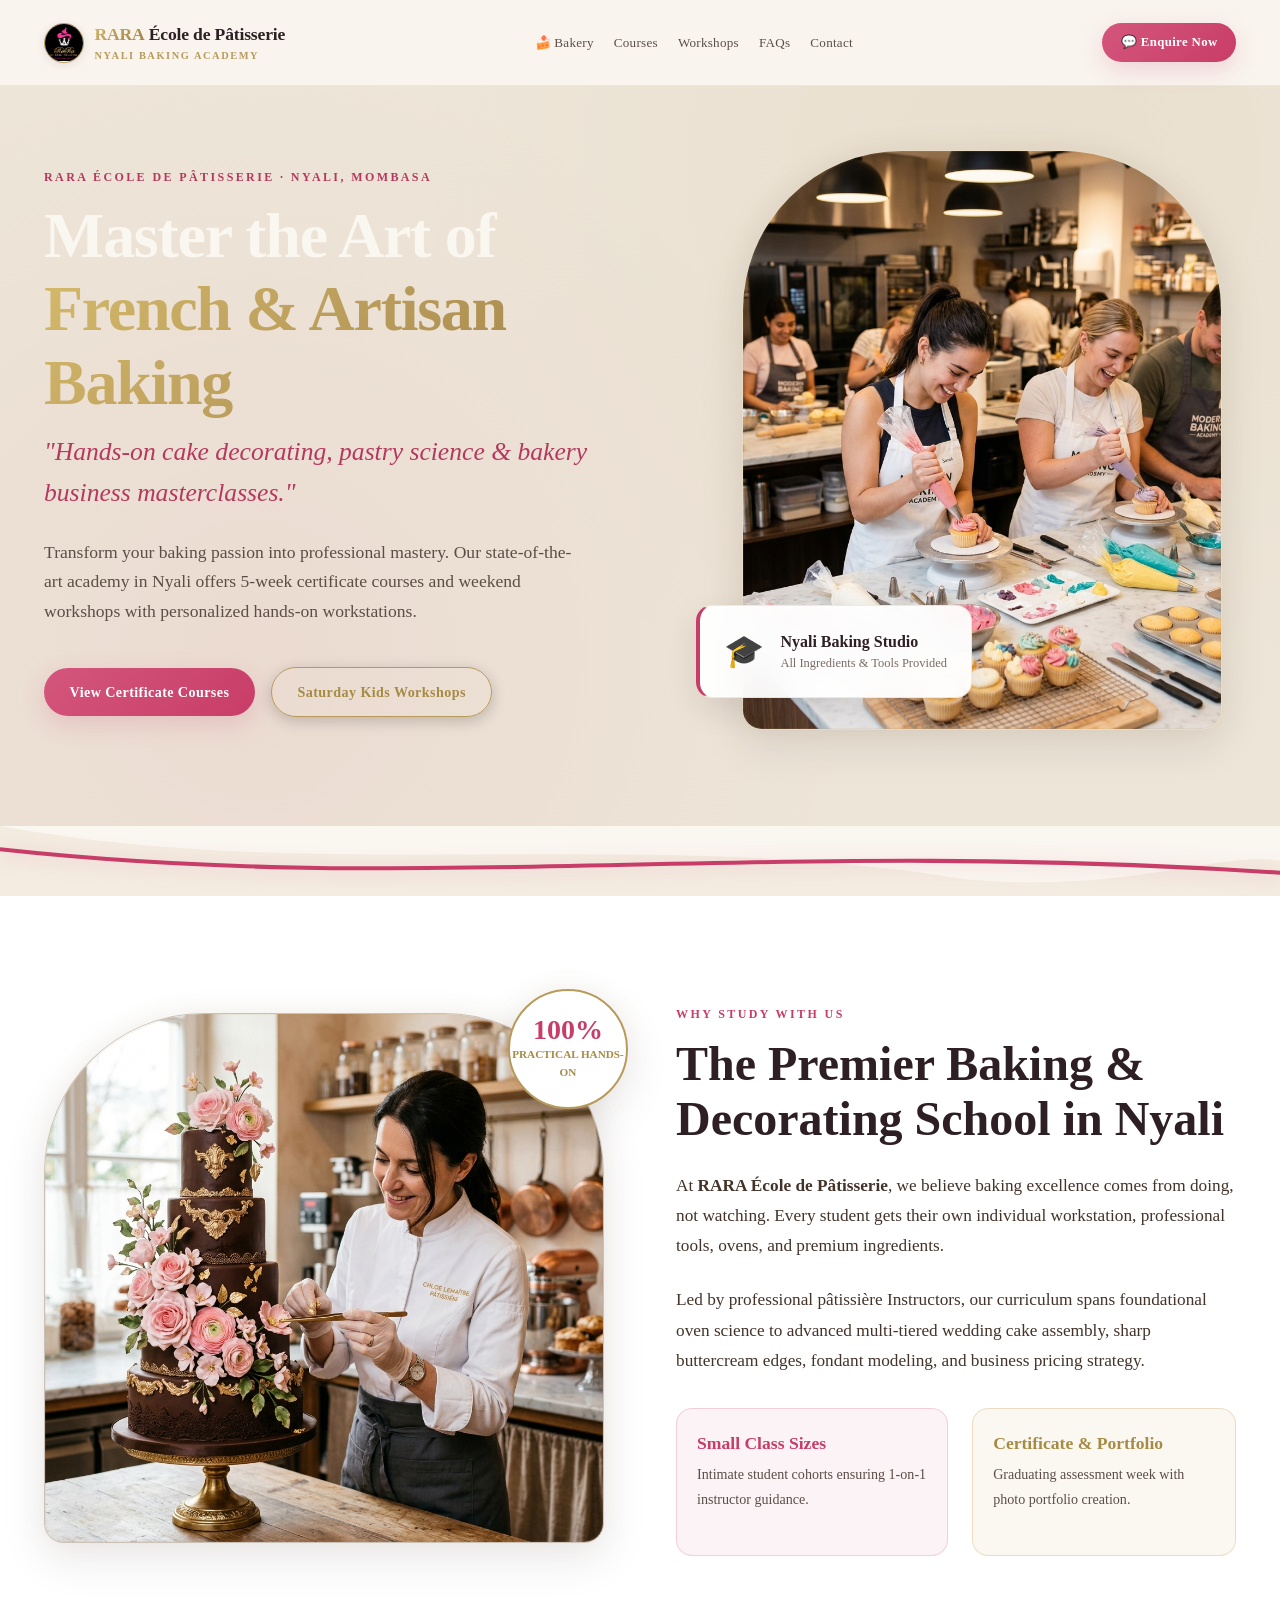
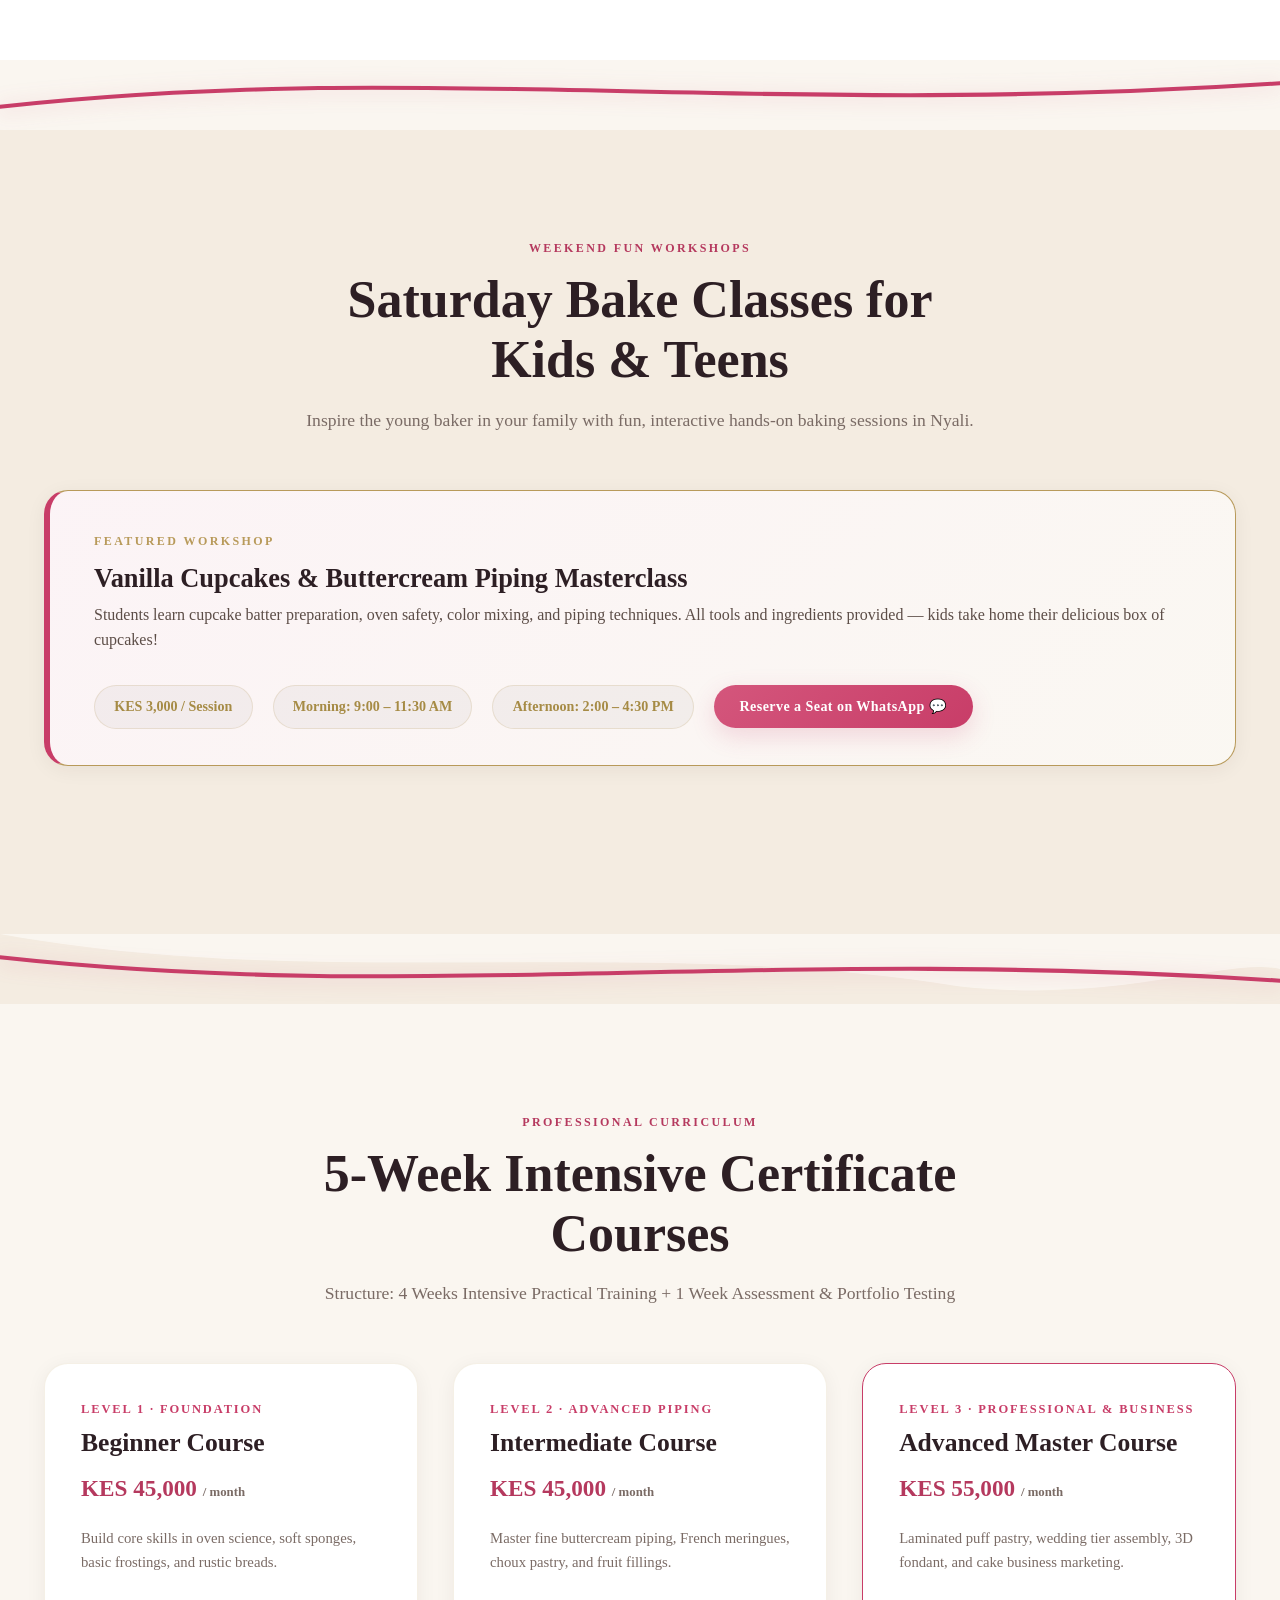
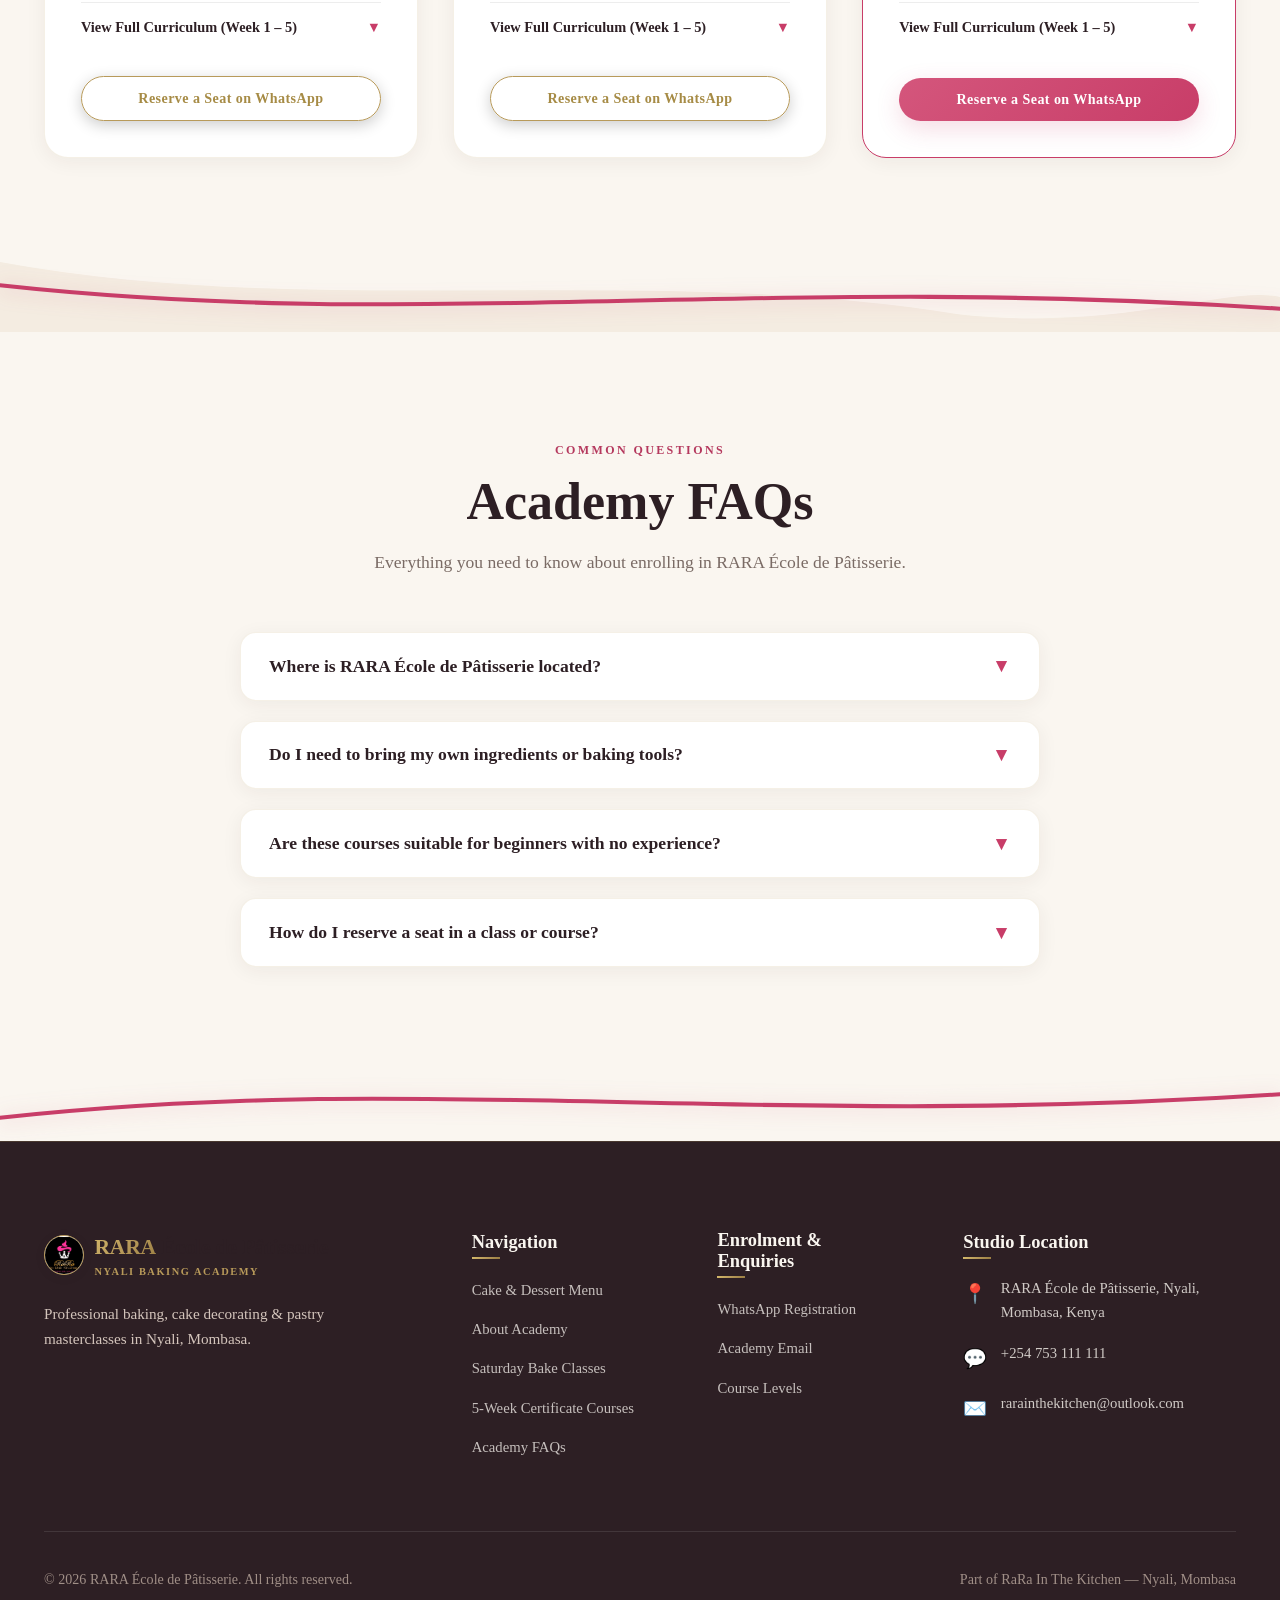
==== school.html @ a3be6dc5 "first commit" ====
<!DOCTYPE html>
<html lang="en">
<head>
  <meta charset="UTF-8">
  <meta name="viewport" content="width=device-width, initial-scale=1.0">
  <title>RARA École de Pâtisserie — Professional Baking School in Nyali, Mombasa</title>
  <meta name="description" content="RARA École de Pâtisserie — Mombasa's premier baking academy in Nyali. Hands-on certificate courses in cake decorating, pastry science, buttercream flowers, and bakery business management.">
  <meta name="keywords" content="RARA Ecole de Patisserie, baking school Mombasa, Nyali baking classes, cake decorating course Kenya, pastry academy">

  <!-- Open Graph -->
  <meta property="og:title" content="RARA École de Pâtisserie — Nyali, Mombasa">
  <meta property="og:description" content="Master cake decorating, pastry science & business skills. Saturday Kids Bake Classes and 5-Week Certificate Courses in Nyali.">
  <meta property="og:image" content="assets/images/school.jpg">
  <meta property="og:type" content="website">

  <!-- Favicon -->
  <link rel="icon" type="image/png" href="assets/images/logo/logo.png">
  <link rel="apple-touch-icon" href="assets/images/logo/logo.png">

  <!-- Stylesheet -->
  <link rel="stylesheet" href="css/styles.css">
</head>
<body>

  <!-- ==========================================================================
       Header & Navigation
       ========================================================================== -->
  <header class="site-header" id="site-header">
    <div class="container header-container">
      <a href="index.html" class="brand-logo" aria-label="RaRa In The Kitchen Homepage">
        <img src="assets/images/logo/logo.png" alt="RaRa Logo" width="48" height="48">
        <div class="brand-title">
          <span class="brand-name"><span class="text-gold-gradient">RARA</span> École de Pâtisserie</span>
          <span class="brand-tag">Nyali Baking Academy</span>
        </div>
      </a>

      <nav aria-label="Main Navigation">
        <ul class="nav-links" id="nav-links">
          <li><a href="index.html" class="nav-link">🍰 Bakery</a></li>
          <li><a href="#courses" class="nav-link">Courses</a></li>
          <li><a href="#saturday-class" class="nav-link">Workshops</a></li>
          <li><a href="#faq" class="nav-link">FAQs</a></li>
          <li><a href="#contact" class="nav-link">Contact</a></li>
        </ul>
      </nav>

      <div class="header-actions">
        <a href="https://wa.me/254753111111?text=Hi%20RaRa!%20I'd%20like%20to%20enquire%20about%20RARA%20%C3%89cole%20de%20P%C3%A2tisserie%20classes." target="_blank" rel="noopener" class="btn btn-blush">
          <span>💬 Enquire Now</span>
        </a>
      </div>

      <div class="mobile-nav-toggle" id="mobile-nav-toggle" aria-label="Toggle navigation menu">
        <span></span>
        <span></span>
        <span></span>
      </div>
    </div>
  </header>

  <main>
    <!-- ==========================================================================
         School Hero Section
         ========================================================================== -->
    <section class="school-hero-section" id="school-hero">
      <div class="container school-hero-grid">
        <div class="hero-content">
          <span class="eyebrow">RARA École de Pâtisserie · Nyali, Mombasa</span>
          
          <h1 class="hero-headline">Master the Art of <span class="text-gold-gradient">French & Artisan Baking</span></h1>
          <p class="hero-subhead">"Hands-on cake decorating, pastry science & bakery business masterclasses."</p>

          <p class="hero-desc">
            Transform your baking passion into professional mastery. Our state-of-the-art academy in Nyali offers 5-week certificate courses and weekend workshops with personalized hands-on workstations.
          </p>

          <div class="hero-ctas">
            <a href="#courses" class="btn btn-blush">
              <span>View Certificate Courses</span>
            </a>
            <a href="#saturday-class" class="btn btn-gilt">
              <span>Saturday Kids Workshops</span>
            </a>
          </div>
        </div>

        <div class="hero-visual">
          <div class="coastal-arch">
            <img src="assets/images/school.jpg" alt="RARA Ecole de Patisserie workshop in Nyali" width="480" height="580" loading="eager">
          </div>
          <div class="hero-floating-card">
            <div class="card-icon">🎓</div>
            <div class="card-text">
              <h5>Nyali Baking Studio</h5>
              <p>All Ingredients & Tools Provided</p>
            </div>
          </div>
        </div>
      </div>
    </section>

    <!-- Signature Icing Swirl Divider (Noir to Cream) -->
    <div class="swirl-divider noir-to-cream">
      <svg viewBox="0 0 1200 60" preserveAspectRatio="none">
        <path d="M0,0 C300,50 600,0 900,45 C1050,60 1150,20 1200,30 L1200,60 L0,60 Z" class="bg-fill"></path>
        <path d="M0,20 C400,60 700,10 1200,40" class="swirl-line"></path>
      </svg>
    </div>

    <!-- ==========================================================================
         About Academy Section
         ========================================================================== -->
    <section class="about-section" id="about-academy">
      <div class="container about-grid">
        <div class="about-image-wrapper">
          <div class="coastal-arch">
            <img src="assets/images/about.jpg" alt="Instructor teaching cake piping" width="450" height="530" loading="lazy">
          </div>
          <div class="about-badge">
            <span class="badge-number">100%</span>
            <span>Practical Hands-on</span>
          </div>
        </div>

        <div class="about-content">
          <span class="eyebrow" style="color:var(--blush)">Why Study With Us</span>
          <h2>The Premier Baking & Decorating School in Nyali</h2>
          <p>
            At <strong>RARA École de Pâtisserie</strong>, we believe baking excellence comes from doing, not watching. Every student gets their own individual workstation, professional tools, ovens, and premium ingredients.
          </p>
          <p>
            Led by professional pâtissière Instructors, our curriculum spans foundational oven science to advanced multi-tiered wedding cake assembly, sharp buttercream edges, fondant modeling, and business pricing strategy.
          </p>

          <div style="display:flex;gap:1.5rem;margin-top:2rem;">
            <div style="background:rgba(200,61,104,0.06);padding:1.25rem;border-radius:var(--radius-md);border:1px solid rgba(200,61,104,0.2);">
              <h5 style="color:var(--blush);font-size:1.1rem;margin-bottom:0.3rem;">Small Class Sizes</h5>
              <p style="font-size:0.88rem;color:var(--whisper-light);">Intimate student cohorts ensuring 1-on-1 instructor guidance.</p>
            </div>
            <div style="background:rgba(197,160,89,0.08);padding:1.25rem;border-radius:var(--radius-md);border:1px solid rgba(197,160,89,0.3);">
              <h5 style="color:var(--gilt-light);font-size:1.1rem;margin-bottom:0.3rem;">Certificate & Portfolio</h5>
              <p style="font-size:0.88rem;color:var(--whisper-light);">Graduating assessment week with photo portfolio creation.</p>
            </div>
          </div>
        </div>
      </div>
    </section>

    <!-- Signature Icing Swirl Divider (Cream to Noir) -->
    <div class="swirl-divider cream-to-noir">
      <svg viewBox="0 0 1200 60" preserveAspectRatio="none">
        <path d="M0,60 C300,10 600,60 900,15 C1050,0 1150,40 1200,30 L1200,0 L0,0 Z" class="bg-fill"></path>
        <path d="M0,40 C400,0 700,50 1200,20" class="swirl-line"></path>
      </svg>
    </div>

    <!-- ==========================================================================
         Saturday Workshops Section
         ========================================================================== -->
    <section class="school-section mashrabiya-bg" id="saturday-class">
      <div class="container">
        <div class="section-header">
          <span class="eyebrow">Weekend Fun Workshops</span>
          <h2>Saturday Bake Classes for Kids & Teens</h2>
          <p>Inspire the young baker in your family with fun, interactive hands-on baking sessions in Nyali.</p>
        </div>

        <div class="saturday-card">
          <div class="saturday-info">
            <span class="eyebrow" style="color:var(--gilt)">Featured Workshop</span>
            <h3>Vanilla Cupcakes & Buttercream Piping Masterclass</h3>
            <p>Students learn cupcake batter preparation, oven safety, color mixing, and piping techniques. All tools and ingredients provided — kids take home their delicious box of cupcakes!</p>
          </div>

          <div class="saturday-meta">
            <span class="meta-pill">KES 3,000 / Session</span>
            <span class="meta-pill">Morning: 9:00 – 11:30 AM</span>
            <span class="meta-pill">Afternoon: 2:00 – 4:30 PM</span>
            <button class="btn btn-blush reserve-seat-btn" data-course="Saturday Kids Bake Class">
              <span>Reserve a Seat on WhatsApp 💬</span>
            </button>
          </div>
        </div>
      </div>
    </section>

    <!-- Signature Icing Swirl Divider (Noir to Noir Accent) -->
    <div class="swirl-divider noir-to-cream">
      <svg viewBox="0 0 1200 60" preserveAspectRatio="none">
        <path d="M0,0 C300,50 600,0 900,45 C1050,60 1150,20 1200,30 L1200,60 L0,60 Z" class="bg-fill"></path>
        <path d="M0,20 C400,60 700,10 1200,40" class="swirl-line"></path>
      </svg>
    </div>

    <!-- ==========================================================================
         Certificate Courses Section
         ========================================================================== -->
    <section class="school-section" id="courses" style="background:var(--noir);">
      <div class="container">
        <div class="section-header">
          <span class="eyebrow">Professional Curriculum</span>
          <h2>5-Week Intensive Certificate Courses</h2>
          <p>Structure: 4 Weeks Intensive Practical Training + 1 Week Assessment & Portfolio Testing</p>
        </div>

        <div class="courses-grid">
          <!-- Beginner Course -->
          <div class="course-card">
            <span class="course-level">Level 1 · Foundation</span>
            <h3 class="course-title">Beginner Course</h3>
            <div class="course-price">KES 45,000 <small style="font-size:0.8rem;color:var(--whisper)">/ month</small></div>
            <p class="course-summary">Build core skills in oven science, soft sponges, basic frostings, and rustic breads.</p>

            <button class="accordion-header">
              <span>View Full Curriculum (Week 1 – 5)</span>
              <span class="icon">▼</span>
            </button>
            <div class="accordion-content">
              <ul class="curriculum-list">
                <li>Intro to baking tools, equipment & oven science</li>
                <li>Dark chocolate ganache, vanilla frosting, basic drizzle</li>
                <li>Banana bread, dinner rolls, Nutella bread</li>
                <li>Chocolate, marble, and pound cake</li>
                <li>Giant cookie pizza, sugar cookies</li>
                <li>Vanilla cupcakes, blueberry muffins, chocolate mousse</li>
              </ul>
            </div>

            <div class="course-footer">
              <button class="btn btn-gilt reserve-seat-btn" data-course="Beginner Certificate Course">
                <span>Reserve a Seat on WhatsApp</span>
              </button>
            </div>
          </div>

          <!-- Intermediate Course -->
          <div class="course-card">
            <span class="course-level">Level 2 · Advanced Piping</span>
            <h3 class="course-title">Intermediate Course</h3>
            <div class="course-price">KES 45,000 <small style="font-size:0.8rem;color:var(--whisper)">/ month</small></div>
            <p class="course-summary">Master fine buttercream piping, French meringues, choux pastry, and fruit fillings.</p>

            <button class="accordion-header">
              <span>View Full Curriculum (Week 1 – 5)</span>
              <span class="icon">▼</span>
            </button>
            <div class="accordion-content">
              <ul class="curriculum-list">
                <li>Fine piping techniques & French meringues</li>
                <li>Vanilla, milk chocolate, strawberry & Oreo buttercream</li>
                <li>Lemon curd, berry compote, vanilla bean cream</li>
                <li>Vanilla, chocolate, and strawberry layer cakes</li>
                <li>Dinner rolls, honeycomb bread, cinnamon buns</li>
                <li>French éclairs, profiteroles, shortbread</li>
                <li>Lemon & Oreo cupcakes, berry no-bake cheesecake</li>
              </ul>
            </div>

            <div class="course-footer">
              <button class="btn btn-gilt reserve-seat-btn" data-course="Intermediate Certificate Course">
                <span>Reserve a Seat on WhatsApp</span>
              </button>
            </div>
          </div>

          <!-- Advanced Master Course -->
          <div class="course-card" style="border-color:var(--blush);">
            <span class="course-level" style="color:var(--blush)">Level 3 · Professional & Business</span>
            <h3 class="course-title">Advanced Master Course</h3>
            <div class="course-price">KES 55,000 <small style="font-size:0.8rem;color:var(--whisper)">/ month</small></div>
            <p class="course-summary">Laminated puff pastry, wedding tier assembly, 3D fondant, and cake business marketing.</p>

            <button class="accordion-header">
              <span>View Full Curriculum (Week 1 – 5)</span>
              <span class="icon">▼</span>
            </button>
            <div class="accordion-content">
              <ul class="curriculum-list">
                <li>Puff pastry croissants, tarts, lotus dessert shots</li>
                <li>Lotus cookies, Red Velvet, Black Forest, baked cheesecake</li>
                <li>Edible picture cakes, 3D sculpted cakes, tiered wedding cakes</li>
                <li>Fondant covering, sharp edges & detailed decorating</li>
                <li>Business module: Pricing strategy, marketing & photography</li>
              </ul>
            </div>

            <div class="course-footer">
              <button class="btn btn-blush reserve-seat-btn" data-course="Advanced Master Certificate Course">
                <span>Reserve a Seat on WhatsApp</span>
              </button>
            </div>
          </div>
        </div>
      </div>
    </section>

    <!-- Signature Icing Swirl Divider (Noir to Cream) -->
    <div class="swirl-divider noir-to-cream">
      <svg viewBox="0 0 1200 60" preserveAspectRatio="none">
        <path d="M0,0 C300,50 600,0 900,45 C1050,60 1150,20 1200,30 L1200,60 L0,60 Z" class="bg-fill"></path>
        <path d="M0,20 C400,60 700,10 1200,40" class="swirl-line"></path>
      </svg>
    </div>

    <!-- ==========================================================================
         Frequently Asked Questions (FAQ) Section
         ========================================================================== -->
    <section class="how-to-order-section" id="faq">
      <div class="container">
        <div class="section-header">
          <span class="eyebrow">Common Questions</span>
          <h2>Academy FAQs</h2>
          <p>Everything you need to know about enrolling in RARA École de Pâtisserie.</p>
        </div>

        <div class="faq-grid">
          <div class="faq-card">
            <button class="faq-header">
              <span>Where is RARA École de Pâtisserie located?</span>
              <span class="icon">▼</span>
            </button>
            <div class="faq-content">
              <div class="faq-body">
                Our baking school studio is located in Nyali, Mombasa, Kenya. Upon booking confirmation via WhatsApp, our coordinator sends you the exact location pin and arrival instructions.
              </div>
            </div>
          </div>

          <div class="faq-card">
            <button class="faq-header">
              <span>Do I need to bring my own ingredients or baking tools?</span>
              <span class="icon">▼</span>
            </button>
            <div class="faq-content">
              <div class="faq-body">
                No! All ingredients, professional baking tools, piping bags, pans, ovens, and aprons are fully provided. Best of all, students take home everything they bake in every session!
              </div>
            </div>
          </div>

          <div class="faq-card">
            <button class="faq-header">
              <span>Are these courses suitable for beginners with no experience?</span>
              <span class="icon">▼</span>
            </button>
            <div class="faq-content">
              <div class="faq-body">
                Absolutely! Our Level 1 Beginner Course is designed specifically for students with zero prior baking experience. We start with basic oven temperature science and sponge fundamentals before moving to cake assembly.
              </div>
            </div>
          </div>

          <div class="faq-card">
            <button class="faq-header">
              <span>How do I reserve a seat in a class or course?</span>
              <span class="icon">▼</span>
            </button>
            <div class="faq-content">
              <div class="faq-body">
                Click any "Reserve a Seat" button on this page. It opens a direct WhatsApp chat pre-filled with your chosen course name. Our team will share available cohort start dates and registration details.
              </div>
            </div>
          </div>
        </div>
      </div>
    </section>

    <!-- Signature Icing Swirl Divider (Cream to Noir) -->
    <div class="swirl-divider cream-to-noir">
      <svg viewBox="0 0 1200 60" preserveAspectRatio="none">
        <path d="M0,60 C300,10 600,60 900,15 C1050,0 1150,40 1200,30 L1200,0 L0,0 Z" class="bg-fill"></path>
        <path d="M0,40 C400,0 700,50 1200,20" class="swirl-line"></path>
      </svg>
    </div>
  </main>

  <!-- ==========================================================================
       Footer Section
       ========================================================================== -->
  <footer class="site-footer mashrabiya-bg" id="contact">
    <div class="container">
      <div class="footer-grid">
        <div class="footer-brand">
          <div class="brand-logo" style="margin-bottom:1rem;">
            <img src="assets/images/logo/logo.png" alt="RaRa Logo" width="56" height="56">
            <div class="brand-title">
              <span class="brand-name" style="font-size:1.35rem;"><span class="text-gold-gradient">RARA</span> École de Pâtisserie</span>
              <span class="brand-tag">Nyali Baking Academy</span>
            </div>
          </div>
          <p>
            Professional baking, cake decorating & pastry masterclasses in Nyali, Mombasa.
          </p>
        </div>

        <div class="footer-col">
          <h4>Navigation</h4>
          <ul class="footer-links">
            <li><a href="index.html">Cake & Dessert Menu</a></li>
            <li><a href="#about-academy">About Academy</a></li>
            <li><a href="#saturday-class">Saturday Bake Classes</a></li>
            <li><a href="#courses">5-Week Certificate Courses</a></li>
            <li><a href="#faq">Academy FAQs</a></li>
          </ul>
        </div>

        <div class="footer-col">
          <h4>Enrolment & Enquiries</h4>
          <ul class="footer-links">
            <li><a href="https://wa.me/254753111111?text=Hi%20RaRa!%20I'd%20like%20to%20reserve%20a%20seat%20for%20a%20baking%20course." target="_blank" rel="noopener">WhatsApp Registration</a></li>
            <li><a href="mailto:rarainthekitchen@outlook.com">Academy Email</a></li>
            <li><a href="#courses">Course Levels</a></li>
          </ul>
        </div>

        <div class="footer-col">
          <h4>Studio Location</h4>
          <ul class="contact-info-list">
            <li class="contact-info-item">
              <span class="icon">📍</span>
              <span>RARA École de Pâtisserie, Nyali, Mombasa, Kenya</span>
            </li>
            <li class="contact-info-item">
              <span class="icon">💬</span>
              <a href="https://wa.me/254753111111" target="_blank" rel="noopener">+254 753 111 111</a>
            </li>
            <li class="contact-info-item">
              <span class="icon">✉️</span>
              <a href="mailto:rarainthekitchen@outlook.com">rarainthekitchen@outlook.com</a>
            </li>
          </ul>
        </div>
      </div>

      <div class="footer-bottom">
        <p>&copy; 2026 RARA École de Pâtisserie. All rights reserved.</p>
        <p>Part of RaRa In The Kitchen — Nyali, Mombasa</p>
      </div>
    </div>
  </footer>

  <!-- Toast Container -->
  <div class="toast-container" id="toast-container"></div>

  <!-- JavaScript -->
  <script src="js/main.js"></script>
</body>
</html>
---- css/styles.css ----
/* ==========================================================================
   RaRa In The Kitchen & RARA École de Pâtisserie
   Multi-Page Design System: Bakery & Patisserie (index.html) + Baking Academy (school.html)
   Palette: Warm French Boutique — Ivory, Dusty Rose, Champagne Gold, Espresso
   ========================================================================== */

@import url('https://fonts.googleapis.com/css2?family=Fraunces:ital,opsz,wght@0,9..144,300..900;1,9..144,300..900&family=Plus+Jakarta+Sans:wght@300;400;500;600;700;800&display=swap');

:root {
  /* Color Palette — Option 1: Warm French Boutique */
  --noir: #FAF6F0;                  /* Warm Ivory Base Canvas */
  --noir-raised: #F4ECE1;           /* Warm Alabaster Secondary Canvas */
  --noir-card: #FFFFFF;             /* Pure Crisp White Cards */
  --noir-deep: #EDE5D8;             /* Warm Linen Deep Sections */
  
  --blush: #C83D68;                 /* Dusty Muted Rose — refined, not neon */
  --blush-glow: #D4567C;            /* Warm Rose Glow Accent */
  --blush-soft: #B5395E;            /* Deeper Rose for text on light */
  --blush-tint: rgba(200, 61, 104, 0.08); /* Subtle Rose Tint */
  
  --gilt: #B89A5A;                  /* Antique Champagne Gold */
  --gilt-light: #A68B45;            /* Deeper Gold for text on light backgrounds */
  --gilt-tint: rgba(184, 154, 90, 0.10); /* Delicate Gold Tint */
  --gilt-grad: linear-gradient(135deg, #D4B96A 0%, #B89A5A 50%, #9A7E42 100%);
  
  --cream: #FAF6F0;                 /* Canvas match for sections */
  --cream-light: #FAF6F0;
  --cream-card: #FFFFFF;
  --cocoa: #2D1F24;                 /* Rich Espresso Headings & Primary Text */
  --whisper: #7A6B65;               /* Warm Taupe Body Text */
  --whisper-light: #5C4D47;         /* Deeper Taupe for readable body text */
  
  /* Radii & Shadows */
  --radius-sm: 8px;
  --radius-md: 16px;
  --radius-lg: 24px;
  --radius-xl: 32px;
  --radius-arch: 160px 160px 20px 20px;
  
  --shadow-subtle: 0 4px 20px rgba(45, 31, 36, 0.06);
  --shadow-luxury: 0 15px 45px rgba(45, 31, 36, 0.10), 0 0 25px rgba(184, 154, 90, 0.08);
  --shadow-pink-glow: 0 8px 25px rgba(200, 61, 104, 0.18);
  
  --transition-smooth: 0.4s cubic-bezier(0.16, 1, 0.3, 1);
  --transition-fast: 0.2s cubic-bezier(0.4, 0, 0.2, 1);
}

/* Global Reset */
*, *::before, *::after {
  box-sizing: border-box;
  margin: 0;
  padding: 0;
}

html {
  scroll-behavior: smooth;
  font-size: 16px;
  background-color: var(--noir);
  color: var(--cocoa);
  font-family: var(--font-body);
  -webkit-font-smoothing: antialiased;
}

body {
  line-height: 1.6;
  overflow-x: hidden;
  position: relative;
  background: var(--noir);
}

img {
  max-width: 100%;
  height: auto;
  display: block;
}

a {
  color: inherit;
  text-decoration: none;
  transition: all var(--transition-fast);
}

button {
  font-family: inherit;
  cursor: pointer;
  border: none;
  background: none;
}

/* Typography Utilities */
h1, h2, h3, h4, .font-serif {
  font-family: var(--font-display);
  font-weight: 600;
  line-height: 1.15;
}

.text-gold-gradient {
  background: var(--gilt-grad);
  -webkit-background-clip: text;
  -webkit-text-fill-color: transparent;
  display: inline-block;
}

.eyebrow {
  font-size: 0.75rem;
  font-weight: 700;
  text-transform: uppercase;
  letter-spacing: 0.2em;
  color: var(--blush-soft);
  margin-bottom: 0.75rem;
  display: inline-block;
}

.container {
  width: 100%;
  max-width: 1240px;
  margin: 0 auto;
  padding: 0 1.5rem;
}

/* Coastal Arch Image Mask */
.coastal-arch {
  border-radius: var(--radius-arch);
  overflow: hidden;
  position: relative;
  box-shadow: var(--shadow-luxury);
  border: 1px solid rgba(184, 154, 90, 0.20);
  background: var(--noir-raised);
}

.coastal-arch::after {
  content: '';
  position: absolute;
  inset: 0;
  border-radius: var(--radius-arch);
  border: 1px solid rgba(184, 154, 90, 0.12);
  pointer-events: none;
}

/* Signature Icing Swirl Divider */
.swirl-divider {
  width: 100%;
  height: 70px;
  position: relative;
  overflow: hidden;
  line-height: 0;
  z-index: 10;
}

.swirl-divider svg {
  width: 100%;
  height: 100%;
  display: block;
}

.swirl-divider.noir-to-cream path.bg-fill {
  fill: var(--noir-raised);
}

.swirl-divider.cream-to-noir path.bg-fill {
  fill: var(--noir);
}

.swirl-divider path.swirl-line {
  stroke: var(--blush);
  stroke-width: 3.5;
  stroke-linecap: round;
  fill: none;
  filter: drop-shadow(0 2px 8px rgba(200, 61, 104, 0.25));
}

/* Mashrabiya Lattice Texture */
.mashrabiya-bg {
  background-image: 
    radial-gradient(rgba(184, 154, 90, 0.10) 1px, transparent 1px),
    radial-gradient(rgba(184, 154, 90, 0.10) 1px, var(--noir-raised) 1px);
  background-size: 36px 36px;
  background-position: 0 0, 18px 18px;
}

/* ==========================================================================
   Header & Navigation
   ========================================================================== */
.site-header {
  position: fixed;
  top: 0;
  left: 0;
  right: 0;
  height: 86px;
  z-index: 100;
  background: rgba(250, 246, 240, 0.92);
  backdrop-filter: blur(16px);
  -webkit-backdrop-filter: blur(16px);
  border-bottom: 1px solid rgba(184, 154, 90, 0.15);
  transition: all var(--transition-smooth);
}

.header-container {
  display: flex;
  align-items: center;
  justify-content: space-between;
  height: 100%;
}

.brand-logo {
  display: flex;
  align-items: center;
  gap: 0.65rem;
  flex-shrink: 0;
}

.brand-logo img {
  width: 40px;
  height: 40px;
  object-fit: contain;
  border-radius: 50%;
  border: 1.5px solid var(--gilt);
  box-shadow: 0 2px 10px rgba(45, 31, 36, 0.10);
  background: #FFF;
}

.brand-title {
  display: flex;
  flex-direction: column;
}

.brand-name {
  font-family: var(--font-display);
  font-size: 1.1rem;
  font-weight: 700;
  color: var(--cocoa);
  letter-spacing: -0.01em;
  white-space: nowrap;
}

.brand-tag {
  font-size: 0.65rem;
  font-weight: 700;
  color: var(--gilt);
  letter-spacing: 0.15em;
  text-transform: uppercase;
}

.nav-links {
  display: flex;
  align-items: center;
  gap: 1.25rem;
  list-style: none;
}

.nav-link {
  font-size: 0.82rem;
  font-weight: 500;
  white-space: nowrap;
  color: var(--whisper-light);
  position: relative;
  padding: 0.4rem 0;
  letter-spacing: 0.02em;
}

.nav-link::after {
  content: '';
  position: absolute;
  bottom: 0;
  left: 50%;
  transform: translateX(-50%);
  width: 0;
  height: 2px;
  background: var(--gilt-grad);
  transition: width var(--transition-fast);
  border-radius: 2px;
}

.nav-link:hover::after, .nav-link.active::after {
  width: 100%;
}

.nav-link-badge {
  background: var(--blush);
  color: #FFF;
  font-size: 0.65rem;
  font-weight: 800;
  padding: 0.15rem 0.5rem;
  border-radius: 50px;
  margin-left: 0.3rem;
  vertical-align: middle;
}

.header-actions {
  display: flex;
  align-items: center;
  gap: 0.65rem;
  flex-shrink: 0;
}

/* Button System */
.btn {
  display: inline-flex;
  align-items: center;
  justify-content: center;
  gap: 0.6rem;
  padding: 0.8rem 1.6rem;
  border-radius: 50px;
  font-size: 0.88rem;
  font-weight: 700;
  white-space: nowrap;
  letter-spacing: 0.03em;
  transition: all var(--transition-smooth);
  text-align: center;
  position: relative;
  overflow: hidden;
}

.btn-blush {
  background: linear-gradient(135deg, #D4567C 0%, #C83D68 100%);
  color: #FFFFFF;
  box-shadow: var(--shadow-pink-glow);
}

.btn-blush:hover {
  transform: translateY(-3px);
  box-shadow: 0 12px 30px rgba(200, 61, 104, 0.30);
}

.btn-gilt {
  background: transparent;
  color: var(--gilt-light);
  border: 1.5px solid var(--gilt);
  box-shadow: 0 4px 15px rgba(0, 0, 0, 0.2);
}

.btn-gilt:hover {
  background: var(--gilt-tint);
  border-color: var(--gilt-light);
  transform: translateY(-3px);
  color: var(--cocoa);
}

.btn-disabled {
  background: rgba(45, 31, 36, 0.04);
  color: var(--whisper);
  border: 1px solid rgba(45, 31, 36, 0.10);
  opacity: 0.7;
  cursor: not-allowed !important;
}

/* Compact header buttons */
.header-actions .btn {
  padding: 0.55rem 1.15rem;
  font-size: 0.8rem;
}

/* ==========================================================================
   Hero Section
   ========================================================================== */
.hero-section {
  position: relative;
  padding-top: calc(86px + 4rem);
  padding-bottom: 6rem;
  background: 
    radial-gradient(circle at 75% 25%, rgba(200, 61, 104, 0.06) 0%, transparent 50%),
    radial-gradient(circle at 20% 75%, rgba(184, 154, 90, 0.08) 0%, transparent 50%),
    var(--noir);
}

.hero-grid {
  display: grid;
  grid-template-columns: 1.1fr 0.9fr;
  gap: 4rem;
  align-items: center;
}

.hero-logo-mark {
  width: 140px;
  height: 140px;
  object-fit: contain;
  margin-bottom: 1.5rem;
  border-radius: 50%;
  border: 2px solid var(--gilt);
  box-shadow: 0 4px 20px rgba(45, 31, 36, 0.08), 0 0 15px rgba(184, 154, 90, 0.12);
  background: #FFF;
  padding: 4px;
}

.hero-headline {
  font-size: 4rem;
  font-weight: 700;
  color: var(--cream);
  margin-bottom: 0.75rem;
  letter-spacing: -0.02em;
}

.hero-subhead {
  font-family: var(--font-display);
  font-style: italic;
  font-size: 1.6rem;
  color: var(--blush-soft);
  margin-bottom: 1.5rem;
}

.hero-desc {
  font-size: 1.1rem;
  color: var(--whisper-light);
  margin-bottom: 2.5rem;
  max-width: 540px;
  line-height: 1.7;
}

.hero-ctas {
  display: flex;
  flex-wrap: wrap;
  gap: 1rem;
  align-items: center;
}

.hero-visual {
  position: relative;
}

.hero-visual .coastal-arch {
  width: 100%;
  max-width: 480px;
  height: 580px;
  margin: 0 auto;
}

.hero-visual img {
  width: 100%;
  height: 100%;
  object-fit: cover;
}

.hero-floating-card {
  position: absolute;
  bottom: 2rem;
  left: -2rem;
  background: rgba(255, 255, 255, 0.95);
  backdrop-filter: blur(16px);
  border: 1px solid rgba(184, 154, 90, 0.20);
  border-left: 4px solid var(--blush);
  padding: 1.25rem 1.5rem;
  border-radius: var(--radius-md);
  box-shadow: 0 12px 30px rgba(45, 31, 36, 0.10);
  display: flex;
  align-items: center;
  gap: 1rem;
}

.hero-floating-card .card-icon {
  font-size: 2rem;
}

.hero-floating-card .card-text h5 {
  font-size: 1rem;
  color: var(--cocoa);
}

.hero-floating-card .card-text p {
  font-size: 0.78rem;
  color: var(--whisper);
}

/* ==========================================================================
   About Section
   ========================================================================== */
.about-section {
  background: #FFFFFF;
  color: var(--cocoa);
  padding: 6.5rem 0;
  position: relative;
}

.about-grid {
  display: grid;
  grid-template-columns: 1fr 1fr;
  gap: 4.5rem;
  align-items: center;
}

.about-image-wrapper {
  position: relative;
}

.about-image-wrapper .coastal-arch {
  height: 530px;
  border-color: rgba(42, 22, 14, 0.2);
}

.about-image-wrapper img {
  width: 100%;
  height: 100%;
  object-fit: cover;
}

.about-badge {
  position: absolute;
  top: -1.5rem;
  right: -1.5rem;
  background: #FFFFFF;
  color: var(--gilt-light);
  border: 2px solid var(--gilt);
  width: 120px;
  height: 120px;
  border-radius: 50%;
  display: flex;
  flex-direction: column;
  align-items: center;
  justify-content: center;
  text-anchor: middle;
  text-align: center;
  font-size: 0.7rem;
  font-weight: 700;
  text-transform: uppercase;
  box-shadow: var(--shadow-luxury);
}

.about-badge .badge-number {
  font-size: 1.75rem;
  color: var(--blush);
  font-family: var(--font-display);
  line-height: 1;
  margin-bottom: 2px;
}

.about-content h2 {
  font-size: 3rem;
  color: var(--cocoa);
  margin-bottom: 1.5rem;
}

.about-content p {
  font-size: 1.08rem;
  color: #443329;
  margin-bottom: 1.5rem;
  line-height: 1.75;
}

.ig-badge {
  display: inline-flex;
  align-items: center;
  gap: 0.75rem;
  background: rgba(200, 61, 104, 0.06);
  border: 1.5px solid rgba(200, 61, 104, 0.20);
  padding: 0.85rem 1.5rem;
  border-radius: 50px;
  color: var(--blush);
  font-size: 0.92rem;
  font-weight: 700;
  transition: all var(--transition-fast);
}

.ig-badge:hover {
  background: var(--blush);
  color: #FFFFFF;
  transform: translateY(-2px);
  box-shadow: var(--shadow-pink-glow);
}

/* ==========================================================================
   Menu Section
   ========================================================================== */
.menu-section {
  background: var(--noir-raised);
  padding: 6.5rem 0;
  position: relative;
}

.section-header {
  text-align: center;
  max-width: 700px;
  margin: 0 auto 3.5rem auto;
}

.section-header h2 {
  font-size: 3.25rem;
  color: var(--cocoa);
  margin-bottom: 1rem;
}

.section-header p {
  font-size: 1.1rem;
  color: var(--whisper);
}

.menu-top-bar {
  display: flex;
  flex-wrap: wrap;
  align-items: center;
  justify-content: space-between;
  gap: 1.5rem;
  margin-bottom: 3rem;
  background: #FFFFFF;
  padding: 1.25rem 1.75rem;
  border-radius: var(--radius-lg);
  border: 1px solid rgba(184, 154, 90, 0.18);
  box-shadow: var(--shadow-subtle);
}

.menu-tabs {
  display: flex;
  flex-wrap: wrap;
  gap: 0.6rem;
  list-style: none;
}

.tab-btn {
  padding: 0.75rem 1.5rem;
  border-radius: 50px;
  font-size: 0.88rem;
  font-weight: 700;
  color: var(--whisper-light);
  background: rgba(35, 26, 30, 0.04);
  border: 1px solid transparent;
  transition: all var(--transition-fast);
}

.tab-btn:hover {
  color: var(--cocoa);
  background: rgba(35, 26, 30, 0.08);
}

.tab-btn.active {
  background: linear-gradient(135deg, #D4567C, #C83D68);
  color: #FFFFFF;
  box-shadow: var(--shadow-pink-glow);
}

.pdf-download-btn {
  display: inline-flex;
  align-items: center;
  gap: 0.5rem;
  padding: 0.75rem 1.4rem;
  border-radius: 50px;
  font-size: 0.88rem;
  font-weight: 700;
  color: var(--gilt-light);
  border: 1.5px solid var(--gilt);
  transition: all var(--transition-fast);
}

.pdf-download-btn:hover {
  background: var(--gilt-tint);
  transform: translateY(-2px);
}

/* Menu Grid Cards */
.menu-grid {
  display: grid;
  grid-template-columns: repeat(auto-fill, minmax(290px, 1fr));
  gap: 2rem;
  margin-bottom: 3rem;
}

.menu-card {
  background: #FFFFFF;
  border: 1px solid rgba(184, 154, 90, 0.15);
  border-radius: var(--radius-lg);
  overflow: hidden;
  display: flex;
  flex-direction: column;
  transition: transform var(--transition-smooth), border-color var(--transition-smooth), box-shadow var(--transition-smooth);
  position: relative;
  box-shadow: var(--shadow-subtle);
}

.menu-card:hover {
  transform: translateY(-8px);
  border-color: var(--blush);
  box-shadow: 0 20px 40px rgba(45, 31, 36, 0.10), 0 0 20px rgba(200, 61, 104, 0.08);
}

.menu-card-img-wrapper {
  height: 210px;
  width: 100%;
  position: relative;
  overflow: hidden;
}

.menu-card-img {
  width: 100%;
  height: 100%;
  object-fit: cover;
  transition: transform var(--transition-smooth);
}

.menu-card:hover .menu-card-img {
  transform: scale(1.06);
}

.menu-card-art {
  width: 100%;
  height: 100%;
  display: flex;
  flex-direction: column;
  align-items: center;
  justify-content: center;
  background: radial-gradient(circle at 50% 50%, rgba(200, 61, 104, 0.06) 0%, rgba(244, 236, 225, 0.95) 90%);
  position: relative;
}

.menu-card-art::before {
  content: '';
  position: absolute;
  inset: 12px;
  border: 1px dashed rgba(197, 160, 89, 0.3);
  border-radius: var(--radius-md);
}

.menu-card-art-seal {
  font-family: var(--font-display);
  font-size: 2.2rem;
  font-weight: 700;
  color: var(--gilt-light);
  letter-spacing: -0.02em;
  text-shadow: 0 0 15px rgba(197, 160, 89, 0.4);
}

.menu-card-art-sub {
  font-size: 0.72rem;
  text-transform: uppercase;
  letter-spacing: 0.2em;
  color: var(--blush-soft);
  margin-top: 4px;
}

.menu-card-badge {
  position: absolute;
  top: 1rem;
  right: 1rem;
  background: var(--blush);
  color: #FFFFFF;
  font-size: 0.68rem;
  font-weight: 800;
  text-transform: uppercase;
  letter-spacing: 0.1em;
  padding: 0.35rem 0.85rem;
  border-radius: 50px;
  box-shadow: 0 4px 12px rgba(200, 61, 104, 0.20);
  z-index: 2;
}

.menu-card-body {
  padding: 1.6rem;
  display: flex;
  flex-direction: column;
  flex-grow: 1;
}

.menu-card-header {
  display: flex;
  justify-content: space-between;
  align-items: flex-start;
  gap: 1rem;
  margin-bottom: 0.75rem;
}

.menu-card-title {
  font-size: 1.2rem;
  font-weight: 600;
  color: var(--cocoa);
  line-height: 1.3;
}

.menu-card-price {
  font-size: 0.95rem;
  font-weight: 800;
  color: var(--blush-soft);
  white-space: nowrap;
  background: rgba(200, 61, 104, 0.06);
  padding: 0.3rem 0.75rem;
  border-radius: 6px;
  border: 1px solid rgba(200, 61, 104, 0.12);
}

.menu-card-desc {
  font-size: 0.9rem;
  color: var(--whisper);
  margin-bottom: 1.5rem;
  line-height: 1.55;
  flex-grow: 1;
}

.menu-card-footer {
  display: flex;
  align-items: center;
  justify-content: space-between;
  margin-top: auto;
  padding-top: 1.1rem;
  border-top: 1px solid rgba(35, 26, 30, 0.07);
}

.menu-unit-label {
  font-size: 0.72rem;
  font-weight: 700;
  text-transform: uppercase;
  letter-spacing: 0.1em;
  color: var(--whisper);
}

.add-to-order-btn {
  display: inline-flex;
  align-items: center;
  gap: 0.4rem;
  background: var(--blush-tint);
  color: var(--blush-soft);
  border: 1.5px solid var(--blush);
  padding: 0.5rem 1.1rem;
  border-radius: 50px;
  font-size: 0.85rem;
  font-weight: 700;
  transition: all var(--transition-fast);
}

.add-to-order-btn:hover {
  background: var(--blush);
  color: #FFFFFF;
  box-shadow: var(--shadow-pink-glow);
}

/* Floating Order Tray Bar */
.order-tray-bar {
  position: fixed;
  bottom: 1.75rem;
  left: 50%;
  transform: translateX(-50%) translateY(140%);
  width: calc(100% - 3rem);
  max-width: 880px;
  background: rgba(255, 255, 255, 0.96);
  backdrop-filter: blur(20px);
  -webkit-backdrop-filter: blur(20px);
  border: 1px solid rgba(184, 154, 90, 0.20);
  border-left: 5px solid var(--blush);
  border-radius: var(--radius-xl);
  padding: 1.1rem 2rem;
  box-shadow: 0 12px 40px rgba(45, 31, 36, 0.12), 0 0 20px rgba(200, 61, 104, 0.08);
  z-index: 95;
  display: flex;
  align-items: center;
  justify-content: space-between;
  gap: 1.5rem;
  transition: transform var(--transition-smooth);
}

.order-tray-bar.visible {
  transform: translateX(-50%) translateY(0);
}

.order-tray-info {
  display: flex;
  align-items: center;
  gap: 1.25rem;
}

.order-count-badge {
  background: linear-gradient(135deg, #D4567C, #C83D68);
  color: #FFFFFF;
  font-weight: 800;
  font-size: 1rem;
  width: 40px;
  height: 40px;
  border-radius: 50%;
  display: flex;
  align-items: center;
  justify-content: center;
  box-shadow: var(--shadow-pink-glow);
}

.order-summary-text h5 {
  font-size: 1.05rem;
  color: var(--cocoa);
}

.order-summary-text p {
  font-size: 0.82rem;
  color: var(--gilt-light);
}

.view-tray-items-btn {
  color: var(--gilt-light);
  font-size: 0.88rem;
  font-weight: 700;
  text-decoration: underline;
  text-underline-offset: 4px;
}

/* Drawer Modal */
.order-modal-backdrop {
  position: fixed;
  inset: 0;
  background: rgba(45, 31, 36, 0.35);
  backdrop-filter: blur(8px);
  z-index: 120;
  opacity: 0;
  pointer-events: none;
  transition: opacity var(--transition-fast);
}

.order-modal-backdrop.open {
  opacity: 1;
  pointer-events: auto;
}

.order-drawer {
  position: fixed;
  top: 0;
  right: 0;
  bottom: 0;
  width: 100%;
  max-width: 480px;
  background: #FAF6F0;
  border-left: 1px solid rgba(184, 154, 90, 0.20);
  z-index: 130;
  display: flex;
  flex-direction: column;
  transform: translateX(100%);
  transition: transform var(--transition-smooth);
  box-shadow: -15px 0 40px rgba(45, 31, 36, 0.10);
}

.order-drawer.open {
  transform: translateX(0);
}

.drawer-header {
  padding: 1.75rem;
  background: #2D1F24;
  border-bottom: 1px solid rgba(184, 154, 90, 0.20);
  display: flex;
  align-items: center;
  justify-content: space-between;
}

.drawer-header h3 {
  font-size: 1.5rem;
  color: #FAF6F0;
}

.drawer-close-btn {
  color: #D4C5BC;
  font-size: 2rem;
  line-height: 1;
}

.drawer-body {
  padding: 1.75rem;
  overflow-y: auto;
  flex-grow: 1;
}

.cart-items-list {
  display: flex;
  flex-direction: column;
  gap: 1.25rem;
  list-style: none;
}

.cart-item-row {
  display: flex;
  align-items: center;
  justify-content: space-between;
  padding-bottom: 1.25rem;
  border-bottom: 1px solid rgba(35, 26, 30, 0.08);
}

.cart-item-info h6 {
  font-size: 1rem;
  color: var(--cocoa);
  margin-bottom: 0.2rem;
}

.cart-item-info p {
  font-size: 0.82rem;
  color: var(--blush-soft);
}

.cart-item-qty {
  display: flex;
  align-items: center;
  gap: 0.6rem;
  background: rgba(35, 26, 30, 0.05);
  border-radius: 50px;
  padding: 0.3rem 0.7rem;
}

.qty-btn {
  width: 28px;
  height: 28px;
  border-radius: 50%;
  background: rgba(35, 26, 30, 0.12);
  color: var(--cocoa);
  font-weight: 800;
  display: flex;
  align-items: center;
  justify-content: center;
  font-size: 0.95rem;
}

.qty-btn:hover {
  background: var(--blush);
  color: #FFFFFF;
}

.qty-num {
  font-size: 0.95rem;
  font-weight: 700;
  color: var(--cocoa);
  min-width: 20px;
  text-align: center;
}

.drawer-footer {
  padding: 1.75rem;
  border-top: 1px solid rgba(35, 26, 30, 0.1);
  background: #F4ECE1;
}

.drawer-subtotal {
  display: flex;
  align-items: center;
  justify-content: space-between;
  margin-bottom: 1.5rem;
}

.drawer-subtotal span {
  font-size: 1rem;
  color: var(--whisper);
}

.drawer-subtotal strong {
  font-size: 1.45rem;
  color: var(--cocoa);
}

/* ==========================================================================
   How to Order Section
   ========================================================================== */
.how-to-order-section {
  background: var(--noir);
  color: var(--cocoa);
  padding: 6.5rem 0;
  position: relative;
}

.steps-grid {
  display: grid;
  grid-template-columns: repeat(3, 1fr);
  gap: 2.2rem;
  margin-top: 3.5rem;
}

.step-card {
  background: #FFFFFF;
  padding: 2.75rem 2.25rem;
  border-radius: var(--radius-lg);
  box-shadow: var(--shadow-subtle);
  border: 1px solid rgba(184, 154, 90, 0.15);
  position: relative;
  transition: transform var(--transition-smooth);
}

.step-card:hover {
  transform: translateY(-6px);
  box-shadow: var(--shadow-luxury);
}

.step-number {
  position: absolute;
  top: 1.75rem;
  right: 1.75rem;
  font-family: var(--font-display);
  font-size: 3.5rem;
  font-weight: 700;
  color: rgba(200, 61, 104, 0.12);
  line-height: 1;
}

.step-icon {
  width: 64px;
  height: 64px;
  border-radius: 50%;
  background: rgba(200, 61, 104, 0.08);
  color: var(--blush);
  display: flex;
  align-items: center;
  justify-content: center;
  font-size: 1.6rem;
  margin-bottom: 1.5rem;
}

.step-card h4 {
  font-size: 1.4rem;
  color: var(--cocoa);
  margin-bottom: 0.85rem;
}

.step-card p {
  font-size: 0.98rem;
  color: var(--whisper-light);
  line-height: 1.65;
}

/* Bakery School Showcase Card on Index Page */
.school-preview-card {
  background: linear-gradient(135deg, rgba(200, 61, 104, 0.06) 0%, rgba(197, 160, 89, 0.08) 100%), #FFFFFF;
  border: 1.5px solid var(--gilt);
  border-radius: var(--radius-xl);
  padding: 3.5rem 3rem;
  display: grid;
  grid-template-columns: 1.2fr 0.8fr;
  gap: 3.5rem;
  align-items: center;
  box-shadow: var(--shadow-luxury);
}

.school-preview-text h2 {
  font-size: 2.8rem;
  color: var(--cocoa);
  margin-bottom: 1.25rem;
}

.school-preview-text p {
  font-size: 1.05rem;
  color: var(--whisper-light);
  margin-bottom: 2rem;
  line-height: 1.7;
}

.school-preview-visual .coastal-arch {
  height: 360px;
}

.school-preview-visual img {
  width: 100%;
  height: 100%;
  object-fit: cover;
}

.school-preview-highlights {
  display: flex;
  gap: 1.5rem;
  margin-top: 1.5rem;
  flex-wrap: wrap;
}

.highlight-chip {
  display: inline-flex;
  align-items: center;
  gap: 0.5rem;
  background: rgba(184, 154, 90, 0.08);
  border: 1px solid rgba(184, 154, 90, 0.20);
  padding: 0.6rem 1.1rem;
  border-radius: 50px;
  font-size: 0.85rem;
  font-weight: 600;
  color: var(--gilt-light);
}

.school-preview-ctas {
  display: flex;
  gap: 1rem;
  margin-top: 2rem;
  flex-wrap: wrap;
}

/* ==========================================================================
   Bakery School Page Specifics (school.html)
   ========================================================================== */
.school-hero-section {
  padding-top: calc(86px + 4rem);
  padding-bottom: 6rem;
  background: 
    radial-gradient(circle at 80% 20%, rgba(184, 154, 90, 0.08) 0%, transparent 50%),
    radial-gradient(circle at 20% 80%, rgba(200, 61, 104, 0.06) 0%, transparent 50%),
    var(--noir-deep);
}

.school-hero-grid {
  display: grid;
  grid-template-columns: 1.1fr 0.9fr;
  gap: 4rem;
  align-items: center;
}

.school-section {
  background: var(--noir-raised);
  padding: 6.5rem 0;
  position: relative;
}

.school-intro-grid {
  display: grid;
  grid-template-columns: 1fr 1.2fr;
  gap: 4.5rem;
  align-items: center;
  margin-bottom: 4.5rem;
}

.school-intro-visual .coastal-arch {
  height: 500px;
}

.school-intro-visual img {
  width: 100%;
  height: 100%;
  object-fit: cover;
}

.school-intro-text h2 {
  font-size: 3rem;
  color: var(--cocoa);
  margin-bottom: 1.25rem;
}

.school-intro-text p {
  font-size: 1.08rem;
  color: var(--whisper-light);
  margin-bottom: 2rem;
  line-height: 1.75;
}

/* Saturday Classes Highlight Card */
.saturday-card {
  background: linear-gradient(135deg, rgba(200, 61, 104, 0.06) 0%, rgba(197, 160, 89, 0.08) 100%), #FFFFFF;
  border: 1.5px solid var(--gilt);
  border-left: 6px solid var(--blush);
  padding: 2.25rem 2.75rem;
  border-radius: var(--radius-lg);
  margin-bottom: 4rem;
  display: flex;
  flex-wrap: wrap;
  align-items: center;
  justify-content: space-between;
  gap: 2rem;
  box-shadow: var(--shadow-subtle);
}

.saturday-info h3 {
  font-size: 1.65rem;
  color: var(--cocoa);
  margin-bottom: 0.5rem;
}

.saturday-info p {
  font-size: 1rem;
  color: var(--whisper-light);
}

.saturday-meta {
  display: flex;
  flex-wrap: wrap;
  gap: 1.25rem;
  align-items: center;
}

.meta-pill {
  background: rgba(45, 31, 36, 0.04);
  padding: 0.6rem 1.2rem;
  border-radius: 50px;
  font-size: 0.88rem;
  font-weight: 700;
  color: var(--gilt-light);
  border: 1px solid rgba(184, 154, 90, 0.20);
}

/* Courses Grid & Accordion */
.courses-grid {
  display: grid;
  grid-template-columns: repeat(3, 1fr);
  gap: 2.2rem;
}

.course-card {
  background: #FFFFFF;
  border: 1px solid rgba(184, 154, 90, 0.15);
  border-radius: var(--radius-lg);
  padding: 2.25rem;
  display: flex;
  flex-direction: column;
  transition: transform var(--transition-smooth), border-color var(--transition-smooth);
  box-shadow: var(--shadow-subtle);
}

.course-card:hover {
  transform: translateY(-6px);
  border-color: var(--gilt-light);
}

.course-level {
  font-size: 0.78rem;
  font-weight: 800;
  text-transform: uppercase;
  letter-spacing: 0.15em;
  color: var(--blush);
  margin-bottom: 0.5rem;
}

.course-title {
  font-size: 1.6rem;
  color: var(--cocoa);
  margin-bottom: 0.75rem;
}

.course-price {
  font-size: 1.45rem;
  font-weight: 800;
  color: var(--blush-soft);
  margin-bottom: 1.25rem;
}

.course-summary {
  font-size: 0.92rem;
  color: var(--whisper);
  margin-bottom: 1.75rem;
  line-height: 1.6;
}

.accordion-header {
  width: 100%;
  display: flex;
  align-items: center;
  justify-content: space-between;
  padding: 1rem 0;
  border-top: 1px solid rgba(35, 26, 30, 0.08);
  font-size: 0.9rem;
  font-weight: 700;
  color: var(--cocoa);
}

.accordion-header span.icon {
  transition: transform var(--transition-fast);
  color: var(--blush);
}

.accordion-header.active span.icon {
  transform: rotate(180deg);
}

.accordion-content {
  max-height: 0;
  overflow: hidden;
  transition: max-height 0.4s ease;
}

.curriculum-list {
  list-style: none;
  padding: 0.85rem 0 1.5rem 0;
  display: flex;
  flex-direction: column;
  gap: 0.7rem;
}

.curriculum-list li {
  font-size: 0.88rem;
  color: var(--whisper-light);
  position: relative;
  padding-left: 1.35rem;
  line-height: 1.45;
}

.curriculum-list li::before {
  content: '✦';
  position: absolute;
  left: 0;
  color: var(--blush);
  font-size: 0.75rem;
}

.course-footer {
  margin-top: auto;
  padding-top: 1.5rem;
}

.course-footer .btn {
  width: 100%;
}

/* FAQ Accordion Component for Baking School */
.faq-grid {
  display: flex;
  flex-direction: column;
  gap: 1.25rem;
  max-width: 800px;
  margin: 0 auto;
}

.faq-card {
  background: #FFFFFF;
  border: 1px solid rgba(184, 154, 90, 0.15);
  border-radius: var(--radius-md);
  overflow: hidden;
  box-shadow: var(--shadow-subtle);
}

.faq-header {
  width: 100%;
  padding: 1.4rem 1.75rem;
  display: flex;
  align-items: center;
  justify-content: space-between;
  font-size: 1.1rem;
  font-weight: 600;
  color: var(--cocoa);
  text-align: left;
}

.faq-header span.icon {
  color: var(--blush);
  font-size: 1.2rem;
  transition: transform var(--transition-fast);
}

.faq-header.active span.icon {
  transform: rotate(180deg);
}

.faq-content {
  max-height: 0;
  overflow: hidden;
  transition: max-height 0.4s ease;
}

.faq-body {
  padding: 0 1.75rem 1.5rem 1.75rem;
  font-size: 0.95rem;
  color: var(--whisper-light);
  line-height: 1.65;
}

/* ==========================================================================
   Gallery Section
   ========================================================================== */
.gallery-section {
  background: var(--noir);
  color: var(--cocoa);
  padding: 6.5rem 0;
  position: relative;
}

.gallery-grid {
  display: grid;
  grid-template-columns: repeat(4, 1fr);
  gap: 1.75rem;
  margin-bottom: 3.5rem;
}

.gallery-item {
  height: 300px;
  overflow: hidden;
  position: relative;
  box-shadow: var(--shadow-subtle);
  transition: transform var(--transition-smooth);
}

.gallery-item.coastal-arch {
  height: 340px;
}

.gallery-item img {
  width: 100%;
  height: 100%;
  object-fit: cover;
  transition: transform var(--transition-smooth);
}

.gallery-item:hover img {
  transform: scale(1.08);
}

.gallery-overlay {
  position: absolute;
  inset: 0;
  background: rgba(45, 31, 36, 0.45);
  display: flex;
  align-items: center;
  justify-content: center;
  opacity: 0;
  transition: opacity var(--transition-fast);
}

.gallery-item:hover .gallery-overlay {
  opacity: 1;
}

.gallery-overlay span {
  color: #FFFFFF;
  font-size: 1.75rem;
}

/* ==========================================================================
   Footer Section
   ========================================================================== */
.site-footer {
  background: #2D1F24;
  color: #F4ECE1;
  padding: 5.5rem 0 3rem 0;
  border-top: 1px solid rgba(184, 154, 90, 0.20);
  position: relative;
}

.footer-grid {
  display: grid;
  grid-template-columns: 2fr 1fr 1fr 1.5fr;
  gap: 4rem;
  margin-bottom: 4.5rem;
}

.footer-brand p {
  font-size: 0.95rem;
  color: #D4C5BC;
  margin-top: 1.25rem;
  max-width: 330px;
  line-height: 1.65;
}

.footer-col h4 {
  font-size: 1.15rem;
  color: #FAF6F0;
  margin-bottom: 1.5rem;
  position: relative;
  display: inline-block;
}

.footer-col h4::after {
  content: '';
  position: absolute;
  bottom: -6px;
  left: 0;
  width: 28px;
  height: 2px;
  background: var(--gilt-grad);
}

.footer-links {
  list-style: none;
  display: flex;
  flex-direction: column;
  gap: 0.85rem;
}

.footer-links a {
  font-size: 0.92rem;
  color: rgba(250, 246, 240, 0.75);
}

.footer-links a:hover {
  color: #E27B9B;
}

.contact-info-list {
  list-style: none;
  display: flex;
  flex-direction: column;
  gap: 1.1rem;
}

.contact-info-item {
  display: flex;
  align-items: flex-start;
  gap: 0.85rem;
  font-size: 0.92rem;
  color: rgba(250, 246, 240, 0.8);
}

.contact-info-item .icon {
  color: var(--gilt);
  font-size: 1.2rem;
  margin-top: 2px;
}

.footer-bottom {
  padding-top: 2.25rem;
  border-top: 1px solid rgba(255, 255, 255, 0.10);
  display: flex;
  flex-wrap: wrap;
  align-items: center;
  justify-content: space-between;
  gap: 1rem;
  font-size: 0.88rem;
  color: #A08F87;
}

/* Toast Container */
.toast-container {
  position: fixed;
  bottom: 2.5rem;
  right: 2.5rem;
  z-index: 200;
  display: flex;
  flex-direction: column;
  gap: 0.85rem;
  pointer-events: none;
}

.toast {
  background: #2D1F24;
  color: #FAF6F0;
  border: 1px solid var(--gilt);
  border-left: 4px solid var(--blush);
  padding: 1.1rem 1.6rem;
  border-radius: var(--radius-md);
  box-shadow: 0 15px 35px rgba(45, 31, 36, 0.20);
  font-size: 0.92rem;
  display: flex;
  align-items: center;
  gap: 0.85rem;
  pointer-events: auto;
  animation: toastIn 0.35s cubic-bezier(0.16, 1, 0.3, 1) forwards;
}

@keyframes toastIn {
  from {
    opacity: 0;
    transform: translateY(25px) scale(0.92);
  }
  to {
    opacity: 1;
    transform: translateY(0) scale(1);
  }
}

/* Responsive Styles */
@media (max-width: 1024px) {
  .hero-headline { font-size: 3.25rem; }
  .hero-visual .coastal-arch { height: 480px; }
  .courses-grid, .steps-grid { grid-template-columns: repeat(2, 1fr); }
  .gallery-grid { grid-template-columns: repeat(3, 1fr); }
  .footer-grid { grid-template-columns: 1fr 1fr; }
  .school-preview-card { grid-template-columns: 1fr; gap: 2rem; }
}

@media (max-width: 768px) {
  .nav-links, .header-actions { display: none; }
  .mobile-nav-toggle { display: flex; }

  /* Mobile nav open state */
  .nav-links.open {
    display: flex;
    flex-direction: column;
    position: fixed;
    top: 86px;
    left: 0;
    right: 0;
    bottom: 0;
    background: rgba(250, 246, 240, 0.97);
    backdrop-filter: blur(20px);
    -webkit-backdrop-filter: blur(20px);
    padding: 2.5rem 2rem;
    gap: 0.5rem;
    z-index: 99;
    animation: mobileNavIn 0.35s cubic-bezier(0.16, 1, 0.3, 1) forwards;
  }

  .nav-links.open .nav-link {
    font-size: 1.35rem;
    padding: 1rem 0;
    color: var(--cocoa);
    border-bottom: 1px solid rgba(184, 154, 90, 0.15);
  }

  @keyframes mobileNavIn {
    from { opacity: 0; transform: translateY(-10px); }
    to { opacity: 1; transform: translateY(0); }
  }

  .hero-grid, .about-grid, .school-intro-grid, .school-hero-grid { grid-template-columns: 1fr; gap: 3rem; }
  .hero-visual .coastal-arch { height: 420px; }
  .hero-floating-card { left: 1rem; bottom: 1rem; }
  .courses-grid, .steps-grid, .gallery-grid { grid-template-columns: 1fr; }
  .saturday-card { flex-direction: column; align-items: flex-start; }
  .footer-grid { grid-template-columns: 1fr; gap: 2.5rem; }
  .order-tray-bar { width: calc(100% - 1.5rem); padding: 1rem 1.25rem; }
  .school-preview-text h2 { font-size: 2rem; }
}

/* Mobile Nav Hamburger Toggle */
.mobile-nav-toggle {
  display: none;
  flex-direction: column;
  gap: 5px;
  cursor: pointer;
  padding: 8px;
  z-index: 101;
}

.mobile-nav-toggle span {
  width: 26px;
  height: 2.5px;
  background: var(--cocoa);
  border-radius: 3px;
  transition: all var(--transition-fast);
}

.mobile-nav-toggle:hover span {
  background: var(--gilt-light);
}
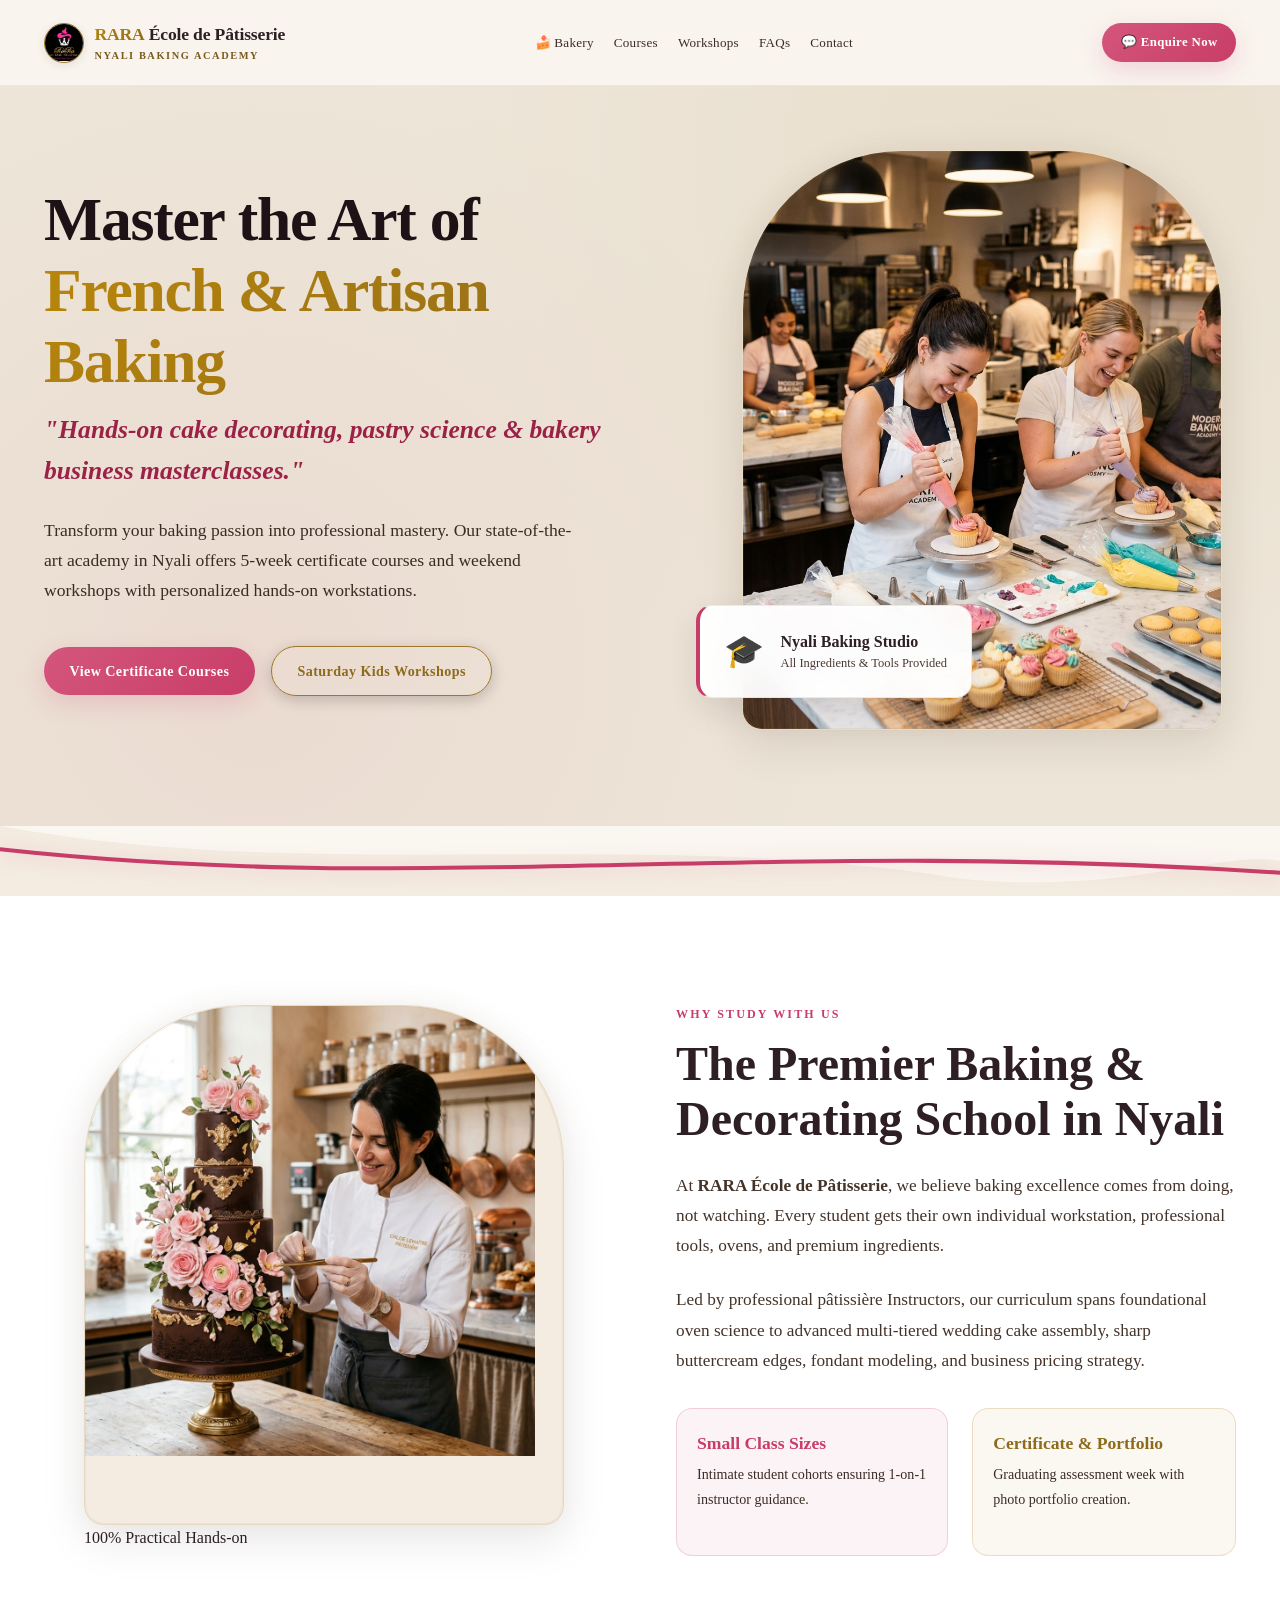
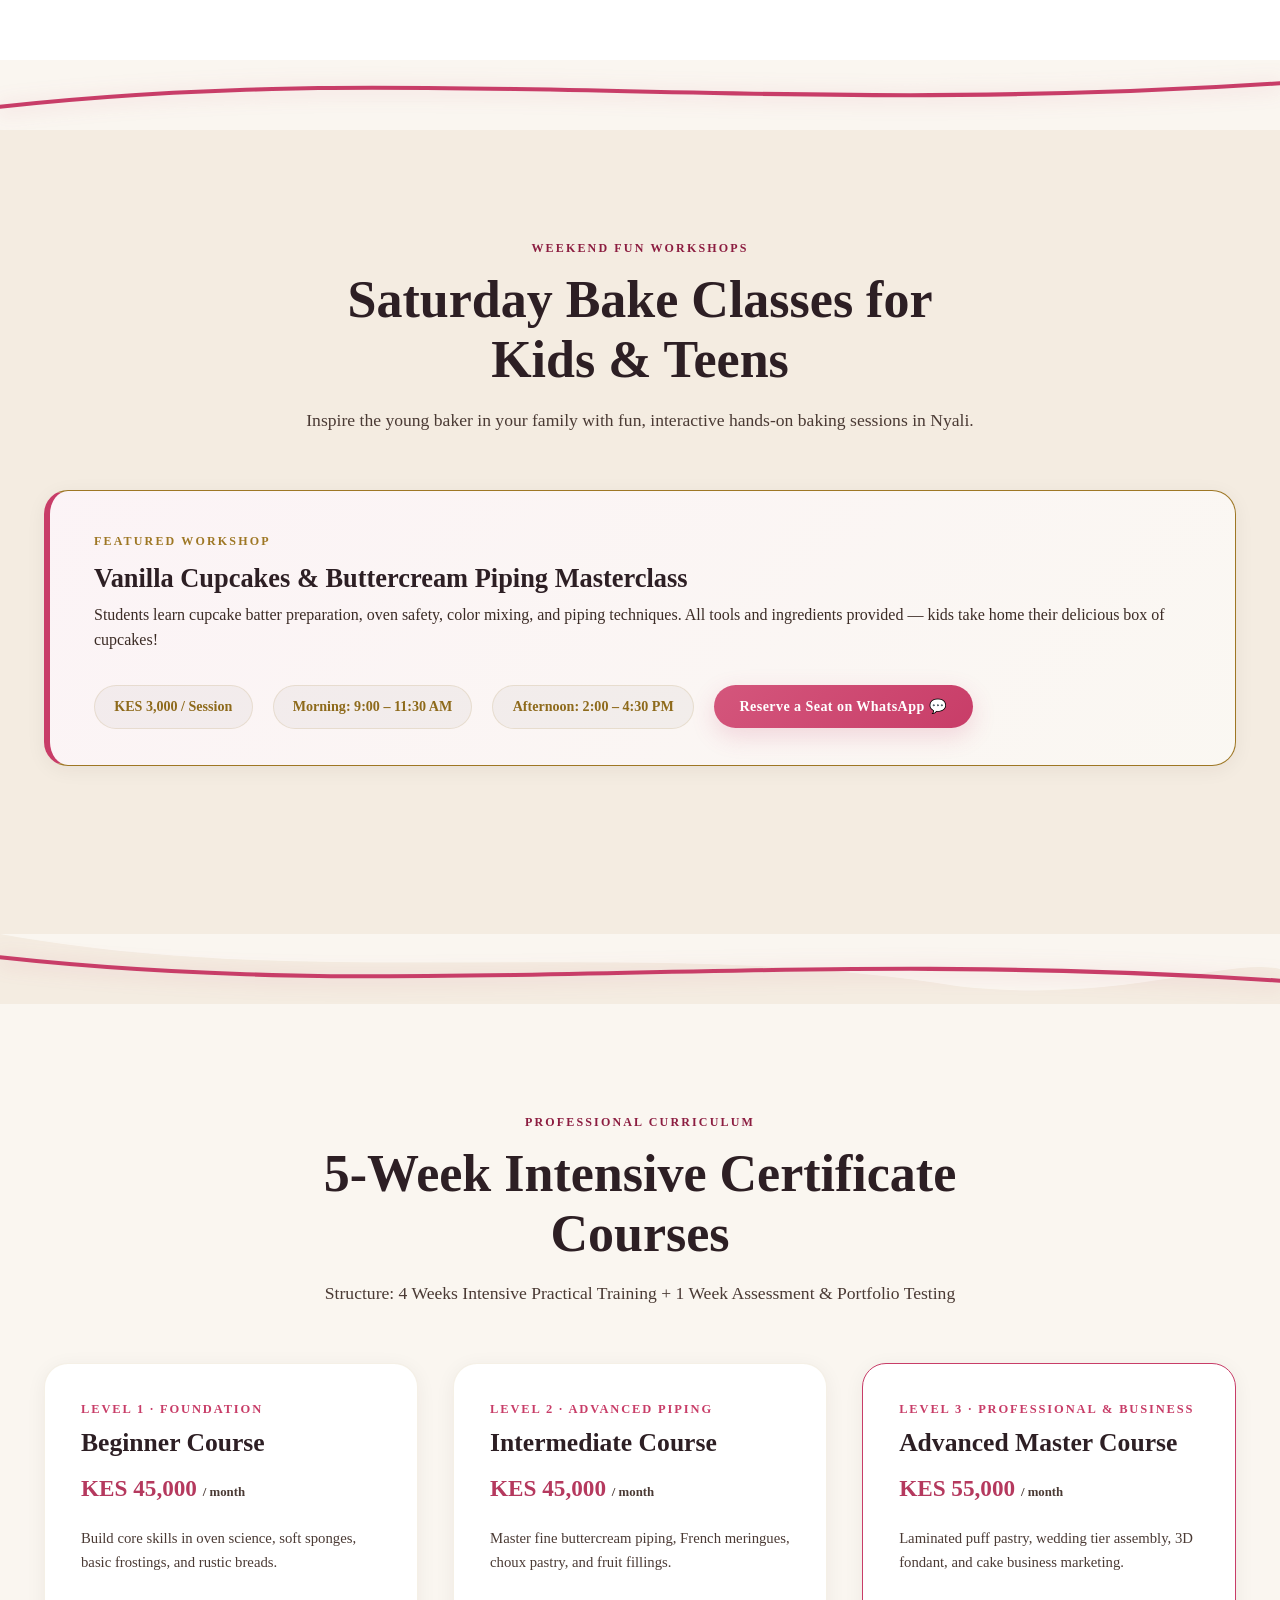
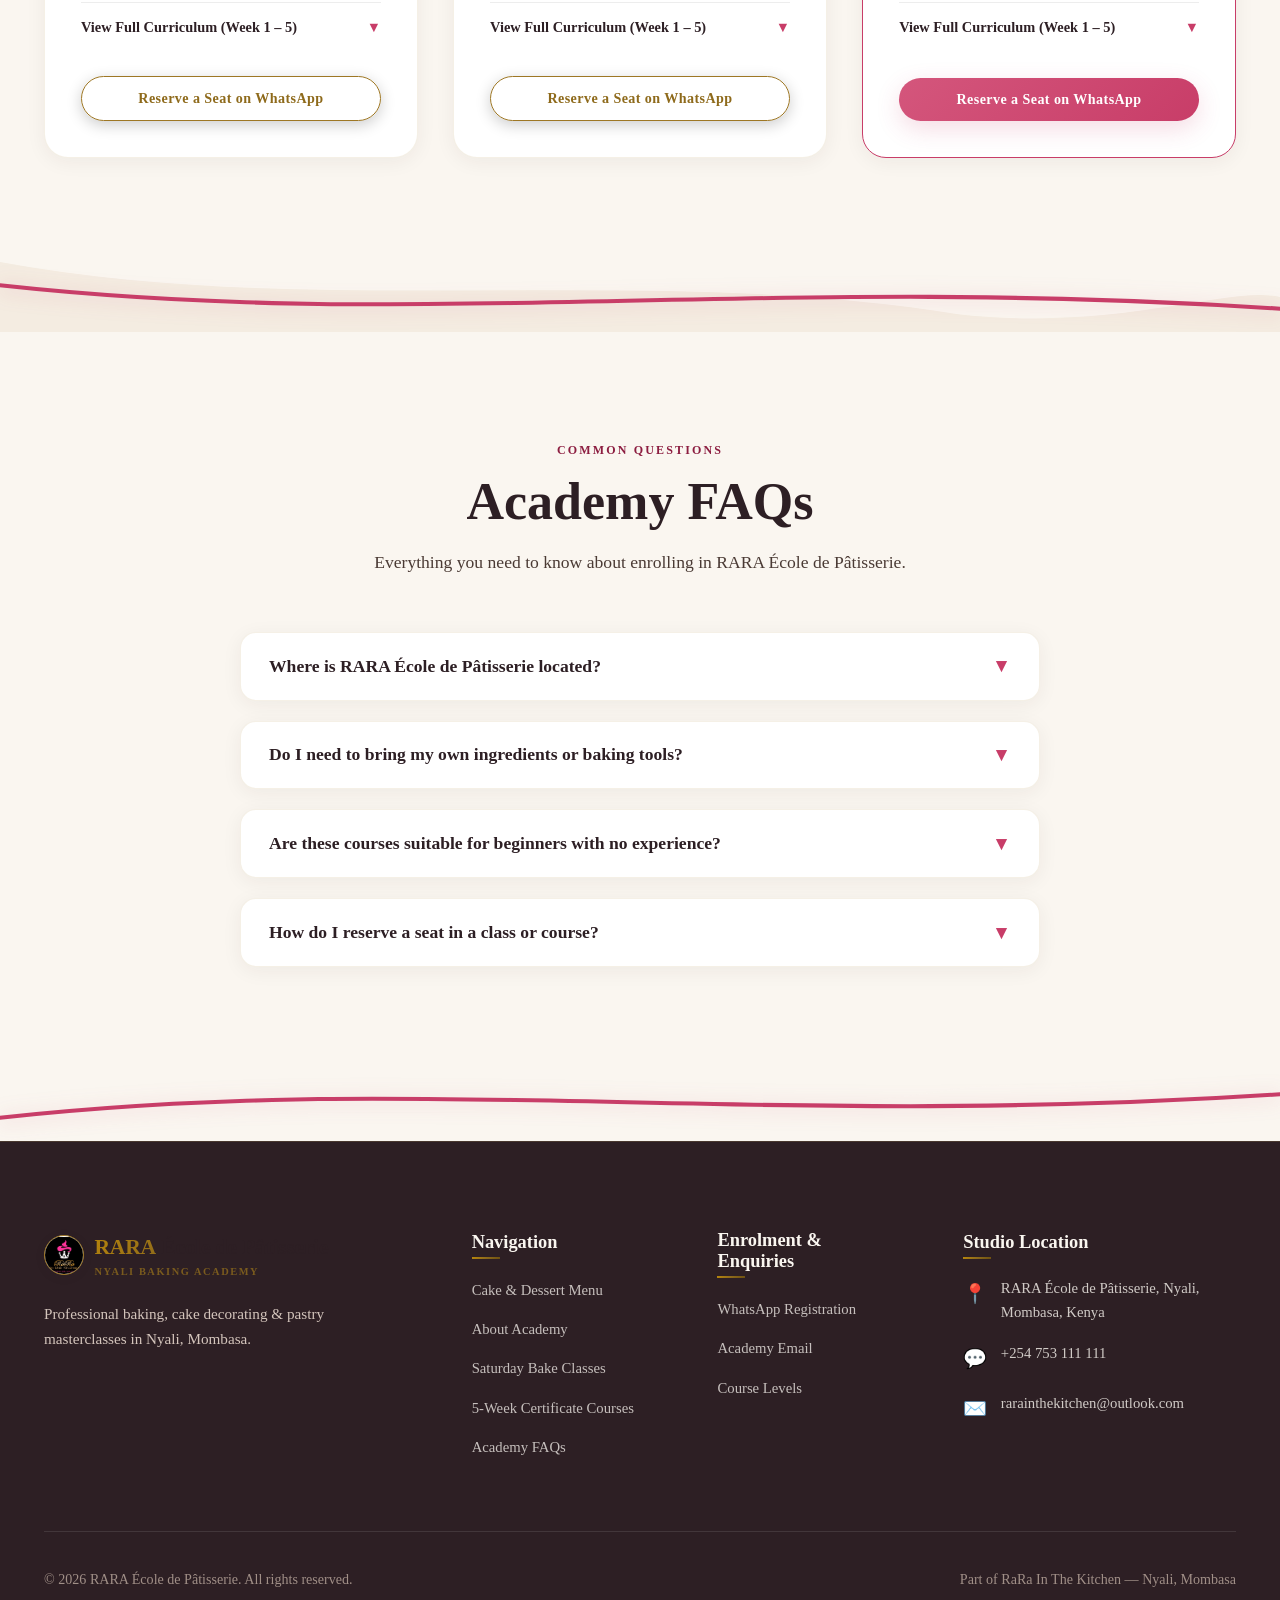
==== commit d666a8e7: "improve contrast" ====
--- a/school.html
+++ b/school.html
@@ -66,9 +66,7 @@
     <section class="school-hero-section" id="school-hero">
       <div class="container school-hero-grid">
         <div class="hero-content">
-          <span class="eyebrow">RARA École de Pâtisserie · Nyali, Mombasa</span>
-          
-          <h1 class="hero-headline">Master the Art of <span class="text-gold-gradient">French & Artisan Baking</span></h1>
+          <h1 class="hero-headline"><span class="headline-dark">Master the Art of</span> <span class="text-gold-gradient">French & Artisan Baking</span></h1>
           <p class="hero-subhead">"Hands-on cake decorating, pastry science & bakery business masterclasses."</p>
 
           <p class="hero-desc">
--- a/css/styles.css
+++ b/css/styles.css
@@ -18,17 +18,17 @@
   --blush-soft: #B5395E;            /* Deeper Rose for text on light */
   --blush-tint: rgba(200, 61, 104, 0.08); /* Subtle Rose Tint */
   
-  --gilt: #B89A5A;                  /* Antique Champagne Gold */
-  --gilt-light: #A68B45;            /* Deeper Gold for text on light backgrounds */
-  --gilt-tint: rgba(184, 154, 90, 0.10); /* Delicate Gold Tint */
-  --gilt-grad: linear-gradient(135deg, #D4B96A 0%, #B89A5A 50%, #9A7E42 100%);
+  --gilt: #9E7724;                  /* Rich Antique Bronze Gold */
+  --gilt-light: #8E6A1B;            /* High contrast gold for text on light backgrounds */
+  --gilt-tint: rgba(158, 119, 36, 0.10); /* Delicate Gold Tint */
+  --gilt-grad: linear-gradient(135deg, #B8860B 0%, #8E6A1B 50%, #6D5010 100%);
   
   --cream: #FAF6F0;                 /* Canvas match for sections */
   --cream-light: #FAF6F0;
   --cream-card: #FFFFFF;
   --cocoa: #2D1F24;                 /* Rich Espresso Headings & Primary Text */
-  --whisper: #7A6B65;               /* Warm Taupe Body Text */
-  --whisper-light: #5C4D47;         /* Deeper Taupe for readable body text */
+  --whisper: #4A3A34;               /* Deep Espresso Taupe — WCAG AAA contrast */
+  --whisper-light: #3B2B25;         /* Crisp readable body text */
   
   /* Radii & Shadows */
   --radius-sm: 8px;
@@ -95,7 +95,7 @@
 }
 
 .text-gold-gradient {
-  background: var(--gilt-grad);
+  background: linear-gradient(135deg, #B8860B 0%, #8E6A1B 100%);
   -webkit-background-clip: text;
   -webkit-text-fill-color: transparent;
   display: inline-block;
@@ -103,10 +103,10 @@
 
 .eyebrow {
   font-size: 0.75rem;
-  font-weight: 700;
+  font-weight: 800;
   text-transform: uppercase;
-  letter-spacing: 0.2em;
-  color: var(--blush-soft);
+  letter-spacing: 0.18em;
+  color: #8C1D40;
   margin-bottom: 0.75rem;
   display: inline-block;
 }
@@ -235,8 +235,8 @@
 
 .brand-tag {
   font-size: 0.65rem;
-  font-weight: 700;
-  color: var(--gilt);
+  font-weight: 800;
+  color: #7A5B1E;
   letter-spacing: 0.15em;
   text-transform: uppercase;
 }
@@ -293,6 +293,10 @@
   flex-shrink: 0;
 }
 
+.mobile-nav-toggle {
+  display: none;
+}
+
 /* Button System */
 .btn {
   display: inline-flex;
@@ -355,11 +359,11 @@
    ========================================================================== */
 .hero-section {
   position: relative;
-  padding-top: calc(86px + 4rem);
-  padding-bottom: 6rem;
+  padding-top: calc(86px + 2.5rem);
+  padding-bottom: 5.5rem;
   background: 
-    radial-gradient(circle at 75% 25%, rgba(200, 61, 104, 0.06) 0%, transparent 50%),
-    radial-gradient(circle at 20% 75%, rgba(184, 154, 90, 0.08) 0%, transparent 50%),
+    radial-gradient(circle at 75% 25%, rgba(200, 61, 104, 0.05) 0%, transparent 50%),
+    radial-gradient(circle at 20% 75%, rgba(184, 154, 90, 0.07) 0%, transparent 50%),
     var(--noir);
 }
 
@@ -370,31 +374,26 @@
   align-items: center;
 }
 
-.hero-logo-mark {
-  width: 140px;
-  height: 140px;
-  object-fit: contain;
-  margin-bottom: 1.5rem;
-  border-radius: 50%;
-  border: 2px solid var(--gilt);
-  box-shadow: 0 4px 20px rgba(45, 31, 36, 0.08), 0 0 15px rgba(184, 154, 90, 0.12);
-  background: #FFF;
-  padding: 4px;
-}
-
 .hero-headline {
-  font-size: 4rem;
+  font-size: 3.85rem;
   font-weight: 700;
-  color: var(--cream);
-  margin-bottom: 0.75rem;
+  color: #1E1216;
+  margin-bottom: 0.85rem;
   letter-spacing: -0.02em;
+  line-height: 1.15;
+}
+
+.hero-headline .headline-dark {
+  color: #1E1216;
+  font-weight: 700;
 }
 
 .hero-subhead {
   font-family: var(--font-display);
   font-style: italic;
   font-size: 1.6rem;
-  color: var(--blush-soft);
+  font-weight: 700;
+  color: #9C2147;
   margin-bottom: 1.5rem;
 }
 
@@ -479,47 +478,14 @@
 
 .about-image-wrapper {
   position: relative;
+  width: 100%;
+  max-width: 480px;
+  margin: 0 auto;
 }
 
 .about-image-wrapper .coastal-arch {
-  height: 530px;
-  border-color: rgba(42, 22, 14, 0.2);
-}
-
-.about-image-wrapper img {
-  width: 100%;
-  height: 100%;
-  object-fit: cover;
-}
-
-.about-badge {
-  position: absolute;
-  top: -1.5rem;
-  right: -1.5rem;
-  background: #FFFFFF;
-  color: var(--gilt-light);
-  border: 2px solid var(--gilt);
-  width: 120px;
-  height: 120px;
-  border-radius: 50%;
-  display: flex;
-  flex-direction: column;
-  align-items: center;
-  justify-content: center;
-  text-anchor: middle;
-  text-align: center;
-  font-size: 0.7rem;
-  font-weight: 700;
-  text-transform: uppercase;
-  box-shadow: var(--shadow-luxury);
-}
-
-.about-badge .badge-number {
-  font-size: 1.75rem;
-  color: var(--blush);
-  font-family: var(--font-display);
-  line-height: 1;
-  margin-bottom: 2px;
+  height: 520px;
+  border-color: rgba(184, 154, 90, 0.22);
 }
 
 .about-content h2 {
@@ -1618,10 +1584,12 @@
   }
 }
 
-/* Responsive Styles */
+/* ==========================================================================
+   Responsive & Mobile Centric Styles
+   ========================================================================== */
 @media (max-width: 1024px) {
-  .hero-headline { font-size: 3.25rem; }
-  .hero-visual .coastal-arch { height: 480px; }
+  .hero-headline { font-size: 3.1rem; }
+  .hero-visual .coastal-arch { height: 440px; }
   .courses-grid, .steps-grid { grid-template-columns: repeat(2, 1fr); }
   .gallery-grid { grid-template-columns: repeat(3, 1fr); }
   .footer-grid { grid-template-columns: 1fr 1fr; }
@@ -1629,32 +1597,78 @@
 }
 
 @media (max-width: 768px) {
-  .nav-links, .header-actions { display: none; }
-  .mobile-nav-toggle { display: flex; }
-
-  /* Mobile nav open state */
+  .site-header {
+    height: 72px;
+    background: rgba(250, 246, 240, 0.96);
+  }
+
+  .header-container {
+    padding: 0 1rem;
+  }
+
+  .brand-logo img {
+    width: 36px;
+    height: 36px;
+  }
+
+  .brand-name {
+    font-size: 0.95rem;
+  }
+
+  .brand-tag {
+    font-size: 0.58rem;
+  }
+
+  /* Keep compact CTA action on mobile header */
+  .header-actions {
+    display: flex;
+  }
+
+  .header-actions .btn {
+    padding: 0.45rem 0.85rem;
+    font-size: 0.78rem;
+    border-radius: 50px;
+    min-height: 38px;
+  }
+
+  .nav-links {
+    display: none;
+  }
+
+  /* Full Screen Mobile Navigation Drawer */
   .nav-links.open {
     display: flex;
     flex-direction: column;
     position: fixed;
-    top: 86px;
+    top: 72px;
     left: 0;
     right: 0;
     bottom: 0;
-    background: rgba(250, 246, 240, 0.97);
-    backdrop-filter: blur(20px);
-    -webkit-backdrop-filter: blur(20px);
-    padding: 2.5rem 2rem;
-    gap: 0.5rem;
-    z-index: 99;
-    animation: mobileNavIn 0.35s cubic-bezier(0.16, 1, 0.3, 1) forwards;
+    background: #FAF6F0;
+    padding: 1.75rem 1.25rem;
+    gap: 0.75rem;
+    z-index: 150;
+    overflow-y: auto;
+    animation: mobileNavIn 0.3s cubic-bezier(0.16, 1, 0.3, 1) forwards;
+    box-shadow: 0 15px 35px rgba(45, 31, 36, 0.15);
   }
 
   .nav-links.open .nav-link {
-    font-size: 1.35rem;
-    padding: 1rem 0;
-    color: var(--cocoa);
-    border-bottom: 1px solid rgba(184, 154, 90, 0.15);
+    font-size: 1.15rem;
+    font-weight: 700;
+    padding: 0.9rem 1.25rem;
+    color: #2D1F24;
+    background: #FFFFFF;
+    border-radius: var(--radius-md);
+    border: 1px solid rgba(184, 154, 90, 0.20);
+    display: flex;
+    align-items: center;
+    justify-content: space-between;
+    box-shadow: var(--shadow-subtle);
+  }
+
+  .nav-links.open .nav-link::after {
+    display: none;
   }
 
   @keyframes mobileNavIn {
@@ -1662,35 +1676,161 @@
     to { opacity: 1; transform: translateY(0); }
   }
 
-  .hero-grid, .about-grid, .school-intro-grid, .school-hero-grid { grid-template-columns: 1fr; gap: 3rem; }
-  .hero-visual .coastal-arch { height: 420px; }
-  .hero-floating-card { left: 1rem; bottom: 1rem; }
-  .courses-grid, .steps-grid, .gallery-grid { grid-template-columns: 1fr; }
-  .saturday-card { flex-direction: column; align-items: flex-start; }
-  .footer-grid { grid-template-columns: 1fr; gap: 2.5rem; }
-  .order-tray-bar { width: calc(100% - 1.5rem); padding: 1rem 1.25rem; }
-  .school-preview-text h2 { font-size: 2rem; }
-}
-
-/* Mobile Nav Hamburger Toggle */
-.mobile-nav-toggle {
-  display: none;
-  flex-direction: column;
-  gap: 5px;
-  cursor: pointer;
-  padding: 8px;
-  z-index: 101;
-}
-
-.mobile-nav-toggle span {
-  width: 26px;
-  height: 2.5px;
-  background: var(--cocoa);
-  border-radius: 3px;
-  transition: all var(--transition-fast);
-}
-
-.mobile-nav-toggle:hover span {
-  background: var(--gilt-light);
-}
-
+  /* Hamburger Icon Button & Animation */
+  .mobile-nav-toggle {
+    display: flex;
+    flex-direction: column;
+    justify-content: center;
+    align-items: center;
+    gap: 5px;
+    cursor: pointer;
+    width: 42px;
+    height: 42px;
+    border-radius: 12px;
+    background: rgba(45, 31, 36, 0.05);
+    border: 1px solid rgba(184, 154, 90, 0.25);
+    z-index: 151;
+  }
+
+  .mobile-nav-toggle span {
+    width: 22px;
+    height: 2.2px;
+    background: #2D1F24;
+    border-radius: 2px;
+    transition: all 0.3s ease;
+  }
+
+  .mobile-nav-toggle.active span:nth-child(1) {
+    transform: translateY(7.2px) rotate(45deg);
+  }
+
+  .mobile-nav-toggle.active span:nth-child(2) {
+    opacity: 0;
+  }
+
+  .mobile-nav-toggle.active span:nth-child(3) {
+    transform: translateY(-7.2px) rotate(-45deg);
+  }
+
+  /* Mobile Content Typography & Layout */
+  .hero-section, .school-hero-section {
+    padding-top: calc(72px + 2rem);
+    padding-bottom: 3.5rem;
+  }
+
+  .hero-headline {
+    font-size: 2.4rem;
+    line-height: 1.18;
+  }
+
+  .hero-subhead {
+    font-size: 1.25rem;
+    margin-bottom: 1.25rem;
+  }
+
+  .hero-desc {
+    font-size: 0.98rem;
+    line-height: 1.6;
+    margin-bottom: 1.75rem;
+  }
+
+  .hero-ctas {
+    flex-direction: column;
+    width: 100%;
+    gap: 0.75rem;
+  }
+
+  .hero-ctas .btn {
+    width: 100%;
+    min-height: 48px;
+    font-size: 0.95rem;
+  }
+
+  .hero-grid, .about-grid, .school-intro-grid, .school-hero-grid {
+    grid-template-columns: 1fr;
+    gap: 2.5rem;
+  }
+
+  .hero-visual .coastal-arch {
+    height: 360px;
+  }
+
+  .hero-floating-card {
+    left: 0.75rem;
+    bottom: 0.75rem;
+    right: 0.75rem;
+    padding: 0.85rem 1rem;
+  }
+
+  /* Mobile Menu Tabs Bar (Horizontally Scrollable) */
+  .menu-top-bar {
+    flex-direction: column;
+    align-items: stretch;
+    padding: 0.85rem;
+    gap: 1rem;
+  }
+
+  .menu-tabs {
+    display: flex;
+    overflow-x: auto;
+    white-space: nowrap;
+    -webkit-overflow-scrolling: touch;
+    scrollbar-width: none;
+    padding-bottom: 0.25rem;
+    gap: 0.5rem;
+  }
+
+  .menu-tabs::-webkit-scrollbar {
+    display: none;
+  }
+
+  .tab-btn {
+    padding: 0.65rem 1.15rem;
+    font-size: 0.85rem;
+    min-height: 44px;
+    flex-shrink: 0;
+  }
+
+  .pdf-download-btn {
+    width: 100%;
+    justify-content: center;
+    min-height: 44px;
+  }
+
+  /* Cards Grids on Mobile */
+  .courses-grid, .steps-grid, .gallery-grid, .menu-grid {
+    grid-template-columns: 1fr;
+    gap: 1.5rem;
+  }
+
+  .step-card, .course-card, .menu-card, .faq-card {
+    padding: 1.5rem;
+  }
+
+  .saturday-card {
+    flex-direction: column;
+    align-items: flex-start;
+    padding: 1.5rem;
+  }
+
+  .footer-grid {
+    grid-template-columns: 1fr;
+    gap: 2rem;
+  }
+
+  /* Floating Order Tray Bar on Mobile */
+  .order-tray-bar {
+    width: calc(100% - 1.5rem);
+    padding: 0.85rem 1.1rem;
+    bottom: 1rem;
+  }
+
+  .order-summary-text h5 {
+    font-size: 0.95rem;
+  }
+
+  .order-summary-text p {
+    font-size: 0.78rem;
+  }
+}
+
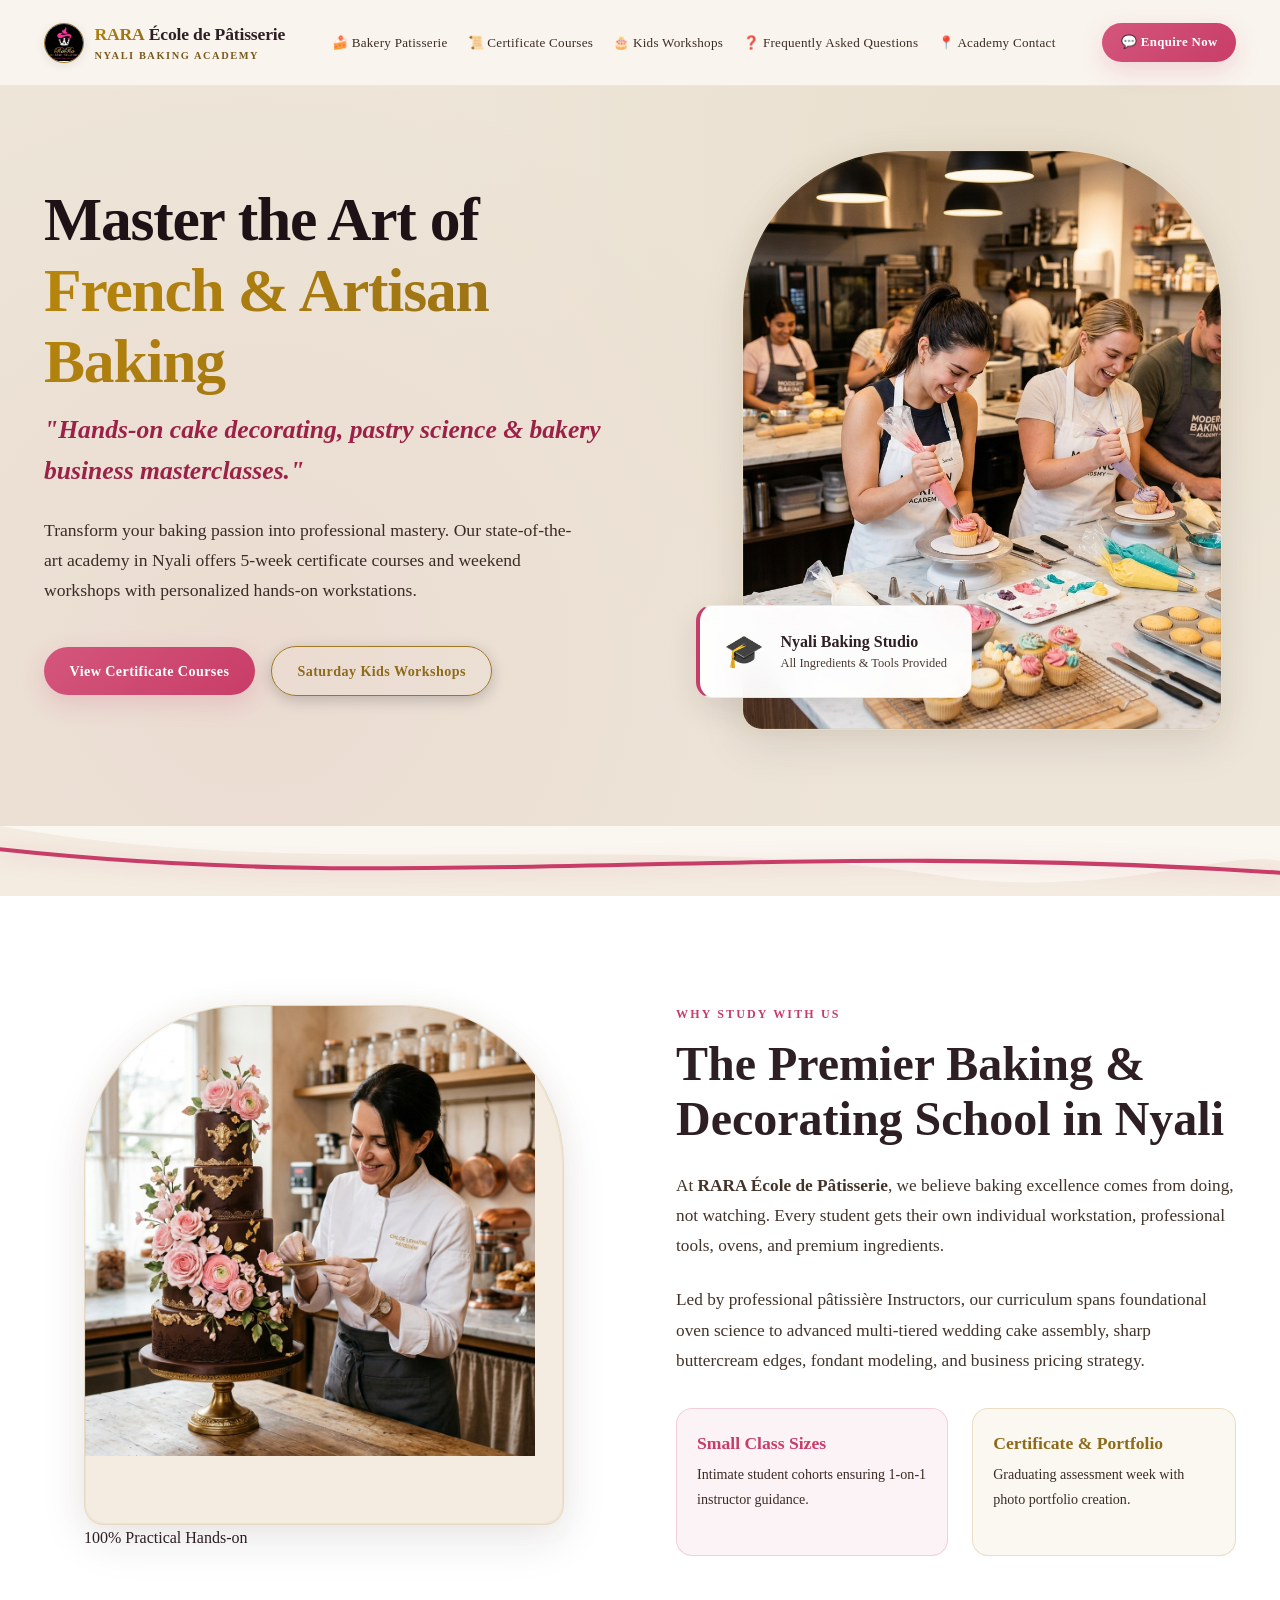
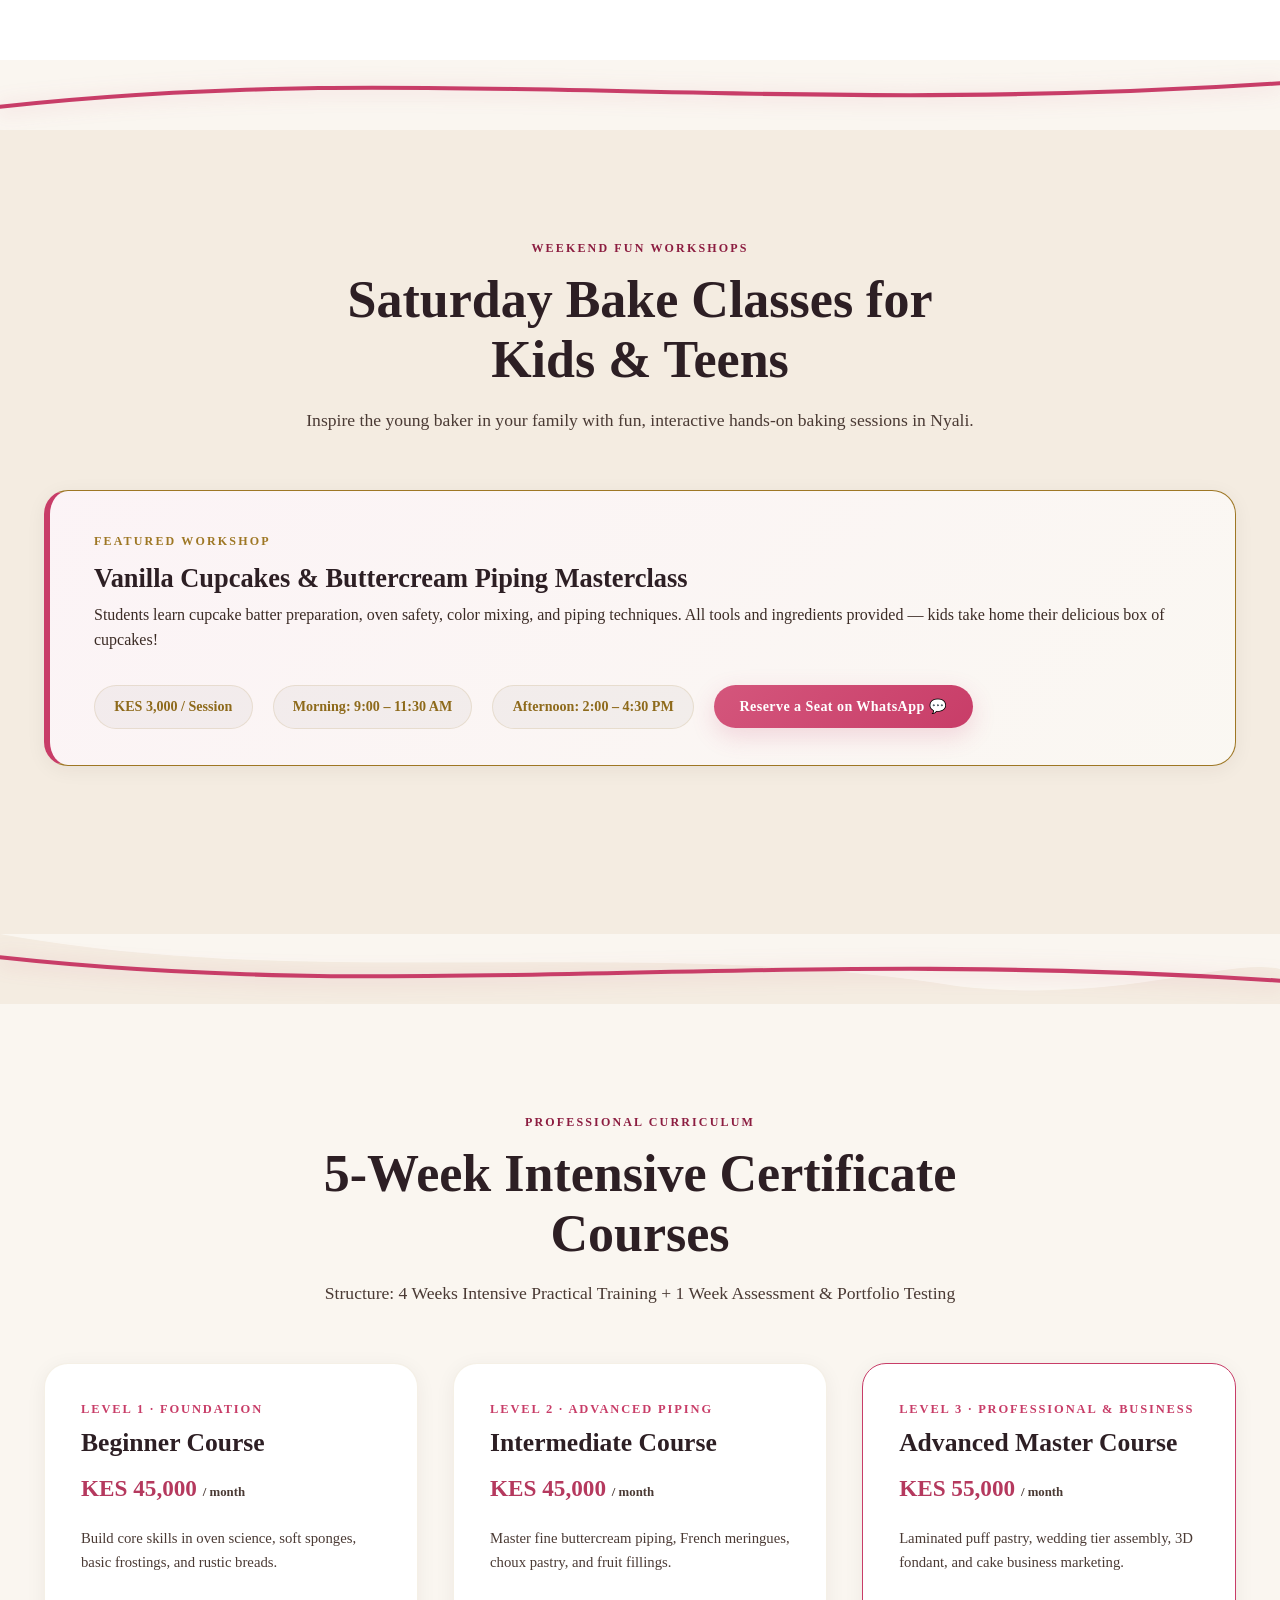
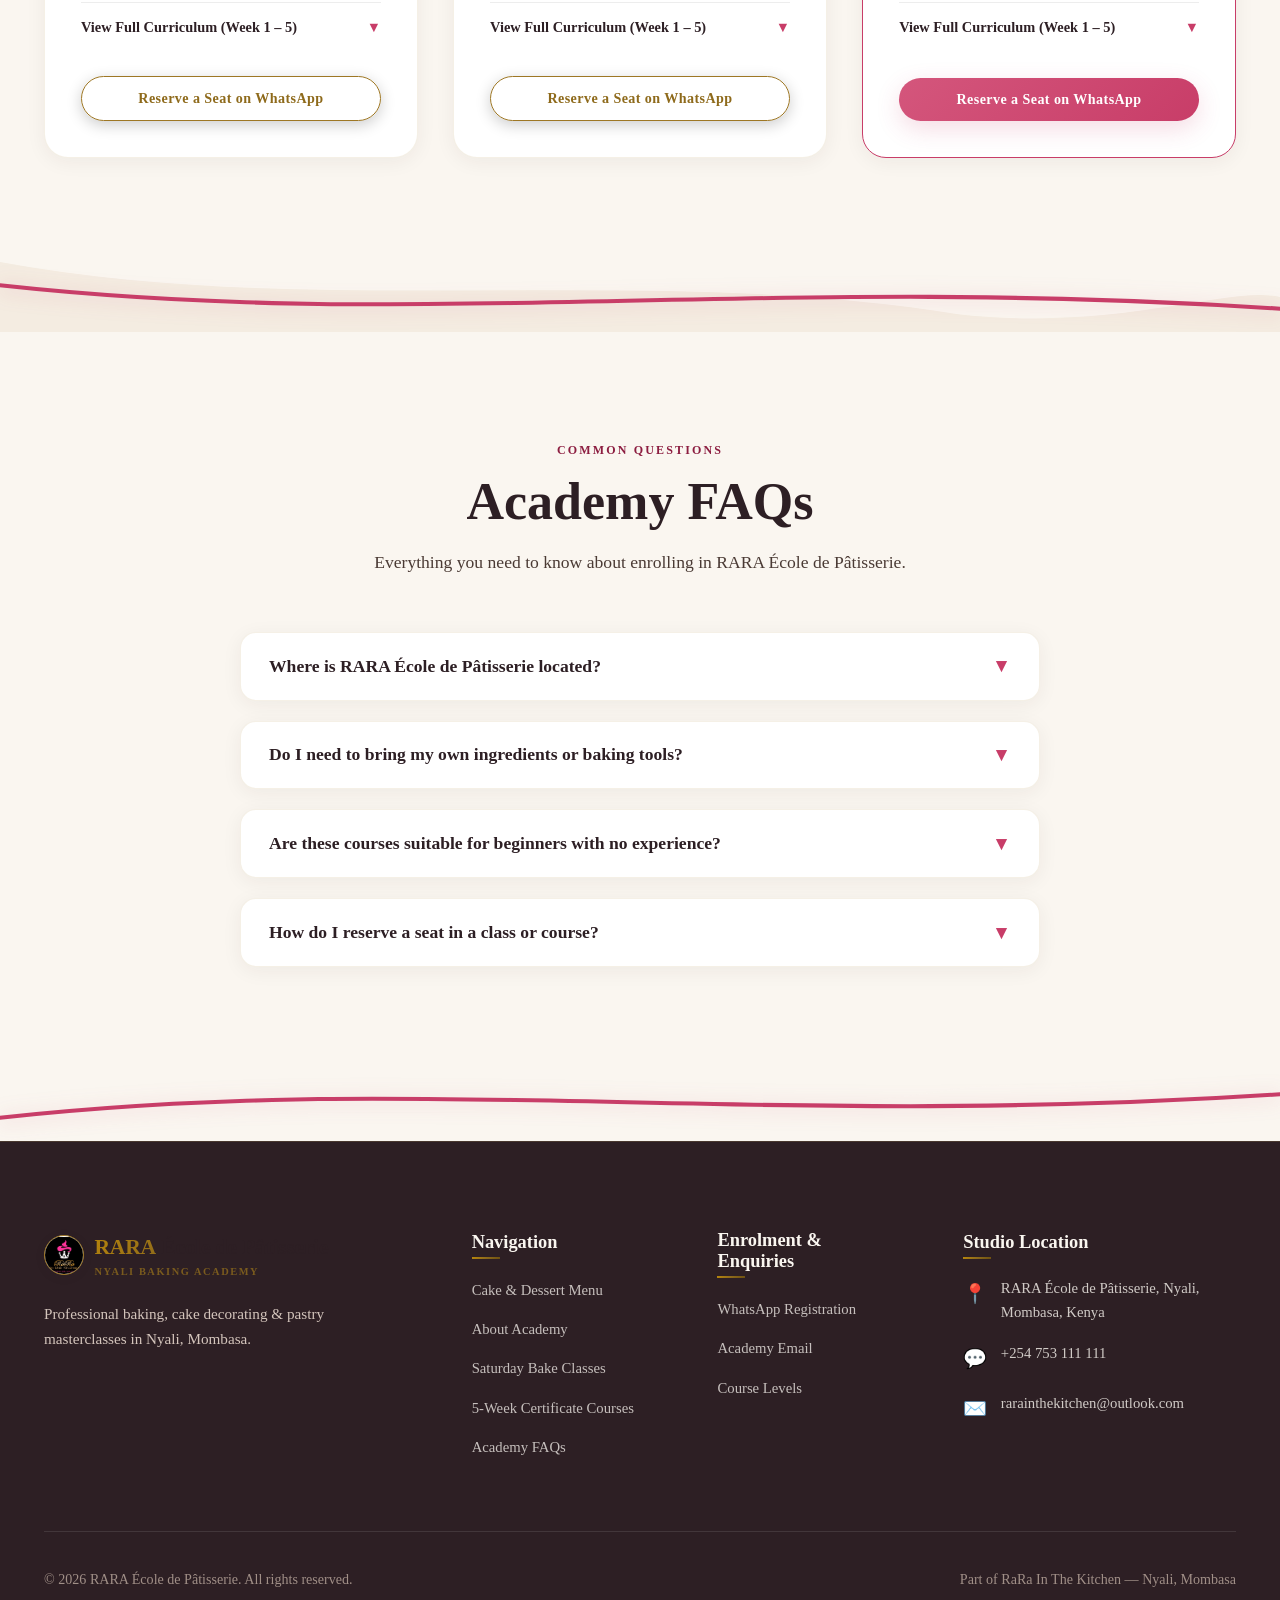
==== commit 941902f5: "Mobile Sidebar Entrance & Uniform Item Widths" ====
--- a/school.html
+++ b/school.html
@@ -35,15 +35,22 @@
         </div>
       </a>
 
-      <nav aria-label="Main Navigation">
         <ul class="nav-links" id="nav-links">
-          <li><a href="index.html" class="nav-link">🍰 Bakery</a></li>
-          <li><a href="#courses" class="nav-link">Courses</a></li>
-          <li><a href="#saturday-class" class="nav-link">Workshops</a></li>
-          <li><a href="#faq" class="nav-link">FAQs</a></li>
-          <li><a href="#contact" class="nav-link">Contact</a></li>
+          <li class="drawer-header-brand">
+            <span class="drawer-brand-name"><span class="text-gold-gradient">RARA</span> École de Pâtisserie</span>
+            <span class="drawer-brand-tag">Nyali Baking Academy</span>
+          </li>
+          <li><a href="index.html" class="nav-link"><span class="nav-label">🍰 Bakery Patisserie</span><span class="nav-arrow">→</span></a></li>
+          <li><a href="#courses" class="nav-link"><span class="nav-label">📜 Certificate Courses</span><span class="nav-arrow">→</span></a></li>
+          <li><a href="#saturday-class" class="nav-link"><span class="nav-label">🎂 Kids Workshops</span><span class="nav-arrow">→</span></a></li>
+          <li><a href="#faq" class="nav-link"><span class="nav-label">❓ Frequently Asked Questions</span><span class="nav-arrow">→</span></a></li>
+          <li><a href="#contact" class="nav-link"><span class="nav-label">📍 Academy Contact</span><span class="nav-arrow">→</span></a></li>
+          <li class="drawer-cta-item">
+            <a href="https://wa.me/254753111111?text=Hi%20RaRa!%20I'd%20like%20to%20enquire%20about%20RARA%20%C3%89cole%20de%20P%C3%A2tisserie%20classes." target="_blank" rel="noopener" class="btn btn-blush drawer-wa-btn">
+              <span>💬 Enquire Now</span>
+            </a>
+          </li>
         </ul>
-      </nav>
 
       <div class="header-actions">
         <a href="https://wa.me/254753111111?text=Hi%20RaRa!%20I'd%20like%20to%20enquire%20about%20RARA%20%C3%89cole%20de%20P%C3%A2tisserie%20classes." target="_blank" rel="noopener" class="btn btn-blush">
--- a/css/styles.css
+++ b/css/styles.css
@@ -248,6 +248,14 @@
   list-style: none;
 }
 
+.drawer-header-brand, .drawer-cta-item {
+  display: none;
+}
+
+.nav-arrow {
+  display: none;
+}
+
 .nav-link {
   font-size: 0.82rem;
   font-weight: 500;
@@ -1584,6 +1592,24 @@
   }
 }
 
+/* Mobile Nav Backdrop Overlay */
+.mobile-nav-backdrop {
+  position: fixed;
+  inset: 0;
+  background: rgba(45, 31, 36, 0.45);
+  backdrop-filter: blur(4px);
+  -webkit-backdrop-filter: blur(4px);
+  z-index: 140;
+  opacity: 0;
+  pointer-events: none;
+  transition: opacity 0.35s ease;
+}
+
+.mobile-nav-backdrop.open {
+  opacity: 1;
+  pointer-events: auto;
+}
+
 /* ==========================================================================
    Responsive & Mobile Centric Styles
    ========================================================================== */
@@ -1598,7 +1624,7 @@
 
 @media (max-width: 768px) {
   .site-header {
-    height: 72px;
+    height: 68px;
     background: rgba(250, 246, 240, 0.96);
   }
 
@@ -1616,64 +1642,155 @@
   }
 
   .brand-tag {
-    font-size: 0.58rem;
-  }
-
-  /* Keep compact CTA action on mobile header */
+    display: none;
+  }
+
   .header-actions {
+    display: none;
+  }
+
+  .mobile-nav-toggle {
     display: flex;
-  }
-
-  .header-actions .btn {
-    padding: 0.45rem 0.85rem;
-    font-size: 0.78rem;
-    border-radius: 50px;
-    min-height: 38px;
+    margin-left: auto;
+    flex-shrink: 0;
   }
 
   .nav-links {
-    display: none;
-  }
-
-  /* Full Screen Mobile Navigation Drawer */
-  .nav-links.open {
     display: flex;
     flex-direction: column;
     position: fixed;
-    top: 72px;
-    left: 0;
+    top: 0;
     right: 0;
     bottom: 0;
-    background: #FAF6F0;
-    padding: 1.75rem 1.25rem;
+    height: 100vh;
+    height: 100dvh;
+    width: 300px;
+    max-width: 85vw;
+    background: linear-gradient(180deg, #FFFFFF 0%, #FAF6F0 100%);
+    border-left: 1.5px solid rgba(184, 154, 90, 0.25);
+    padding: 2.25rem 1.25rem 2.25rem 1.25rem;
     gap: 0.75rem;
     z-index: 150;
     overflow-y: auto;
-    animation: mobileNavIn 0.3s cubic-bezier(0.16, 1, 0.3, 1) forwards;
-    box-shadow: 0 15px 35px rgba(45, 31, 36, 0.15);
-  }
-
-  .nav-links.open .nav-link {
-    font-size: 1.15rem;
+    transform: translateX(100%);
+    transition: transform 0.35s cubic-bezier(0.16, 1, 0.3, 1);
+    box-shadow: -15px 0 40px rgba(45, 31, 36, 0.20);
+    list-style: none;
+  }
+
+  .drawer-header-brand {
+    display: flex;
+    flex-direction: column;
+    margin-bottom: 0.75rem;
+    padding-bottom: 0.85rem;
+    border-bottom: 1px solid rgba(184, 154, 90, 0.2);
+  }
+
+  .drawer-brand-name {
+    font-family: var(--font-display);
+    font-size: 1.2rem;
     font-weight: 700;
-    padding: 0.9rem 1.25rem;
+    color: #2D1F24;
+  }
+
+  .drawer-brand-tag {
+    font-size: 0.65rem;
+    font-weight: 800;
+    color: #7A5B1E;
+    text-transform: uppercase;
+    letter-spacing: 0.15em;
+    margin-top: 2px;
+  }
+
+  .drawer-cta-item {
+    display: block;
+    margin-top: auto;
+    padding-top: 1rem;
+    border-top: 1px solid rgba(184, 154, 90, 0.15);
+  }
+
+  .drawer-wa-btn {
+    width: 100%;
+    min-height: 48px;
+    font-size: 0.95rem;
+    font-weight: 700;
+    border-radius: 50px;
+    justify-content: center;
+  }
+
+  .nav-arrow {
+    display: inline-block;
+    font-size: 1.1rem;
+    color: var(--blush);
+    transition: transform 0.2s ease;
+  }
+
+  .nav-links li {
+    width: 100%;
+    display: block;
+    box-sizing: border-box;
+  }
+
+  /* Right-Sliding Mobile Navigation Drawer Open State */
+  .nav-links.open {
+    transform: translateX(0);
+  }
+
+  /* Staggered entrance animation for drawer links */
+  .nav-links.open li {
+    opacity: 0;
+    animation: drawerItemIn 0.35s cubic-bezier(0.16, 1, 0.3, 1) forwards;
+  }
+
+  .nav-links.open li:nth-child(1) { animation-delay: 0.04s; }
+  .nav-links.open li:nth-child(2) { animation-delay: 0.08s; }
+  .nav-links.open li:nth-child(3) { animation-delay: 0.12s; }
+  .nav-links.open li:nth-child(4) { animation-delay: 0.16s; }
+  .nav-links.open li:nth-child(5) { animation-delay: 0.20s; }
+  .nav-links.open li:nth-child(6) { animation-delay: 0.24s; }
+  .nav-links.open li:nth-child(7) { animation-delay: 0.28s; }
+
+  @keyframes drawerItemIn {
+    from {
+      opacity: 0;
+      transform: translateX(25px);
+    }
+    to {
+      opacity: 1;
+      transform: translateX(0);
+    }
+  }
+
+  .nav-links .nav-link {
+    width: 100%;
+    box-sizing: border-box;
+    font-size: 1.02rem;
+    font-weight: 700;
+    padding: 0.95rem 1.25rem;
     color: #2D1F24;
     background: #FFFFFF;
     border-radius: var(--radius-md);
-    border: 1px solid rgba(184, 154, 90, 0.20);
+    border: 1.5px solid rgba(184, 154, 90, 0.20);
+    border-left: 4px solid var(--blush);
     display: flex;
     align-items: center;
     justify-content: space-between;
-    box-shadow: var(--shadow-subtle);
-  }
-
-  .nav-links.open .nav-link::after {
+    box-shadow: 0 4px 15px rgba(45, 31, 36, 0.05);
+    transition: all 0.2s cubic-bezier(0.16, 1, 0.3, 1);
+  }
+
+  .nav-links .nav-link:active, .nav-links .nav-link:hover {
+    transform: scale(0.98);
+    background: rgba(200, 61, 104, 0.06);
+    border-color: var(--blush);
+  }
+
+  .nav-links .nav-link:hover .nav-arrow {
+    transform: translateX(4px);
+  }
+
+  .nav-links .nav-link::after {
     display: none;
-  }
-
-  @keyframes mobileNavIn {
-    from { opacity: 0; transform: translateY(-10px); }
-    to { opacity: 1; transform: translateY(0); }
   }
 
   /* Hamburger Icon Button & Animation */
@@ -1689,7 +1806,8 @@
     border-radius: 12px;
     background: rgba(45, 31, 36, 0.05);
     border: 1px solid rgba(184, 154, 90, 0.25);
-    z-index: 151;
+    z-index: 155;
+    position: relative;
   }
 
   .mobile-nav-toggle span {
@@ -1714,17 +1832,17 @@
 
   /* Mobile Content Typography & Layout */
   .hero-section, .school-hero-section {
-    padding-top: calc(72px + 2rem);
+    padding-top: calc(68px + 1.75rem);
     padding-bottom: 3.5rem;
   }
 
   .hero-headline {
-    font-size: 2.4rem;
+    font-size: 2.35rem;
     line-height: 1.18;
   }
 
   .hero-subhead {
-    font-size: 1.25rem;
+    font-size: 1.2rem;
     margin-bottom: 1.25rem;
   }
 
@@ -1751,8 +1869,43 @@
     gap: 2.5rem;
   }
 
+  /* Image Containment & Border Bounds on Mobile */
+  .coastal-arch {
+    width: 100%;
+    max-width: 100%;
+    border-radius: 90px 90px 16px 16px;
+    overflow: hidden;
+    box-shadow: var(--shadow-luxury);
+    border: 1px solid rgba(184, 154, 90, 0.20);
+    background: var(--noir-raised);
+  }
+
   .hero-visual .coastal-arch {
+    height: 340px;
+  }
+
+  .about-image-wrapper .coastal-arch {
     height: 360px;
+  }
+
+  .school-intro-visual .coastal-arch {
+    height: 340px;
+  }
+
+  .coastal-arch img {
+    width: 100%;
+    height: 100%;
+    object-fit: cover;
+    object-position: center;
+    display: block;
+    border-radius: inherit;
+  }
+
+  .about-image-wrapper {
+    width: 100%;
+    max-width: 100%;
+    padding: 0;
+    overflow: hidden;
   }
 
   .hero-floating-card {
@@ -1762,33 +1915,43 @@
     padding: 0.85rem 1rem;
   }
 
-  /* Mobile Menu Tabs Bar (Horizontally Scrollable) */
+  /* Well-Spaced Filter Chips on Mobile */
   .menu-top-bar {
     flex-direction: column;
     align-items: stretch;
-    padding: 0.85rem;
-    gap: 1rem;
+    padding: 1.1rem 1rem;
+    gap: 1.1rem;
+    border-radius: var(--radius-lg);
+    background: #FFFFFF;
+    box-shadow: var(--shadow-subtle);
+    border: 1px solid rgba(184, 154, 90, 0.18);
   }
 
   .menu-tabs {
     display: flex;
-    overflow-x: auto;
-    white-space: nowrap;
-    -webkit-overflow-scrolling: touch;
-    scrollbar-width: none;
-    padding-bottom: 0.25rem;
-    gap: 0.5rem;
-  }
-
-  .menu-tabs::-webkit-scrollbar {
-    display: none;
+    flex-wrap: wrap;
+    gap: 0.75rem 0.65rem;
+    justify-content: center;
+    width: 100%;
   }
 
   .tab-btn {
-    padding: 0.65rem 1.15rem;
-    font-size: 0.85rem;
+    padding: 0.75rem 1.35rem;
+    font-size: 0.88rem;
+    font-weight: 700;
+    border-radius: 50px;
     min-height: 44px;
-    flex-shrink: 0;
+    flex: 1 1 calc(50% - 0.4rem);
+    text-align: center;
+    background: rgba(45, 31, 36, 0.04);
+    border: 1.5px solid transparent;
+    transition: all 0.2s ease;
+  }
+
+  .tab-btn.active {
+    background: linear-gradient(135deg, #D4567C, #C83D68);
+    color: #FFFFFF;
+    box-shadow: var(--shadow-pink-glow);
   }
 
   .pdf-download-btn {
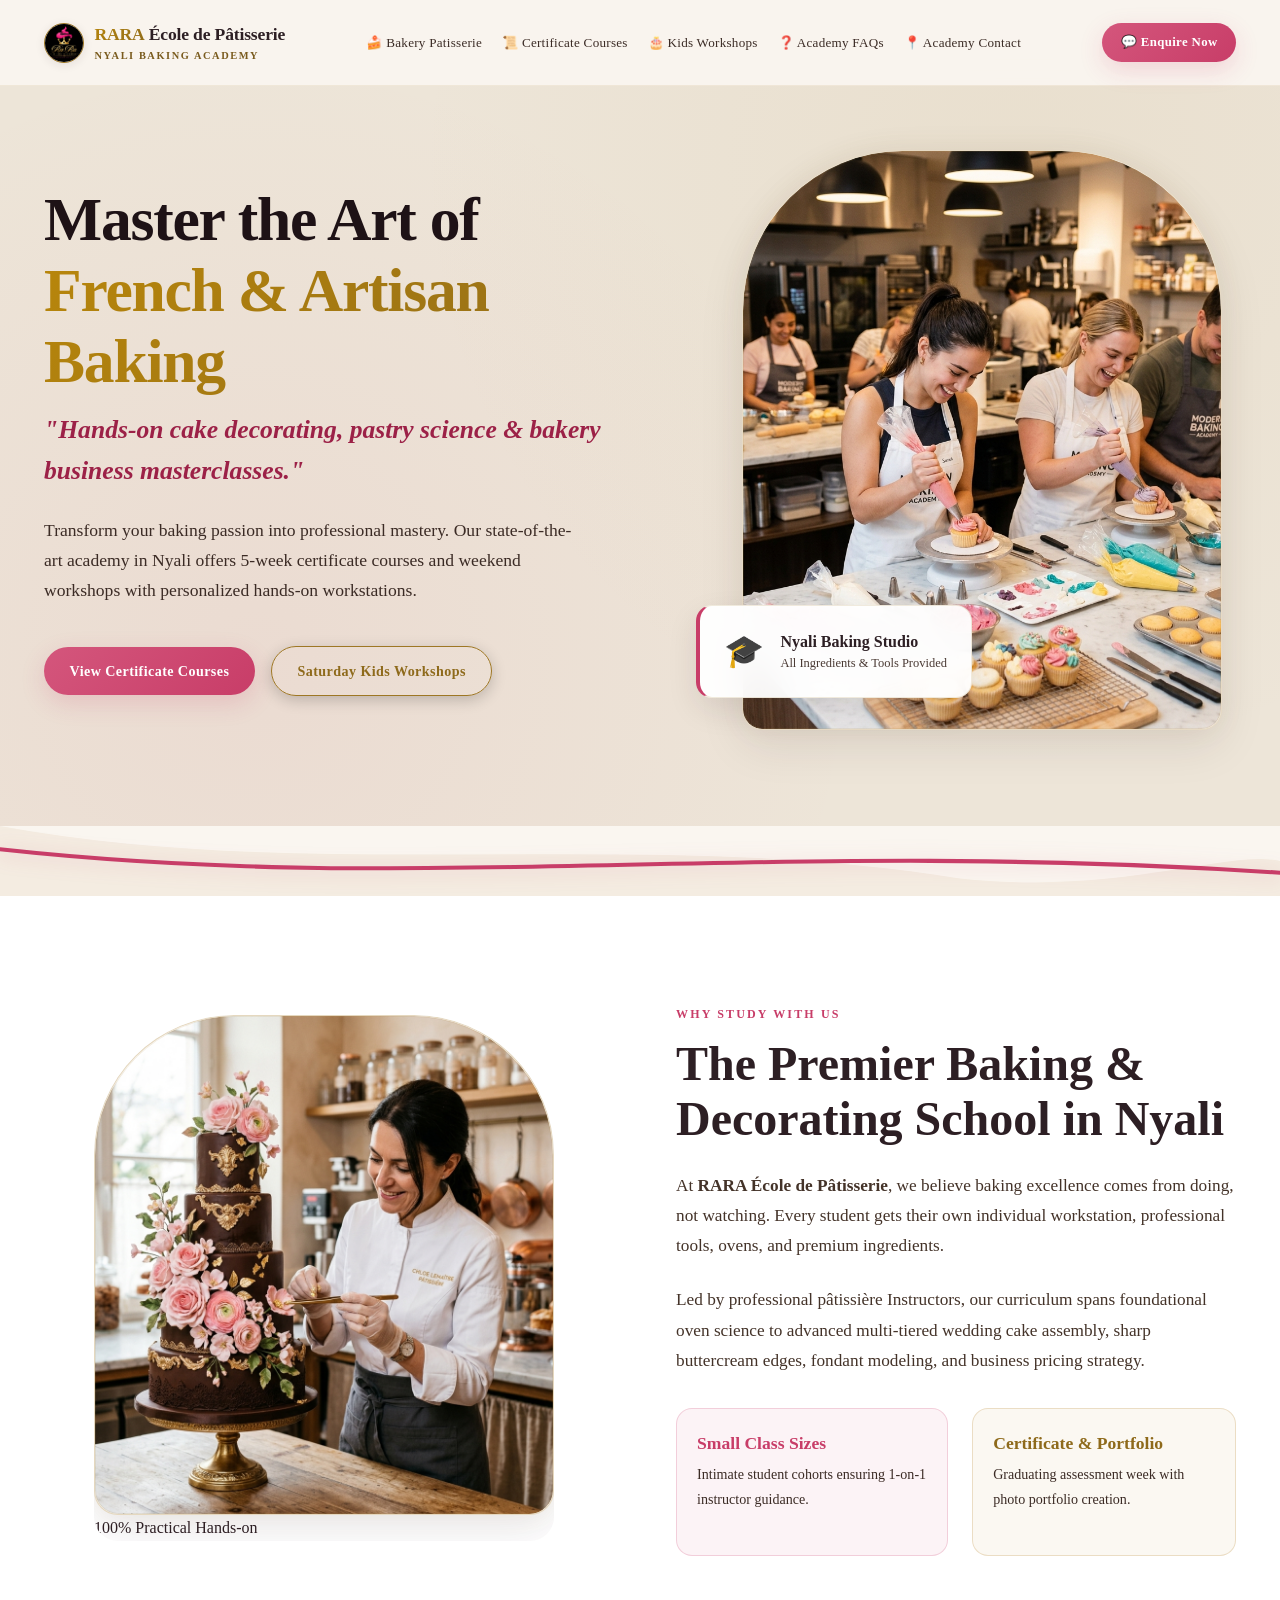
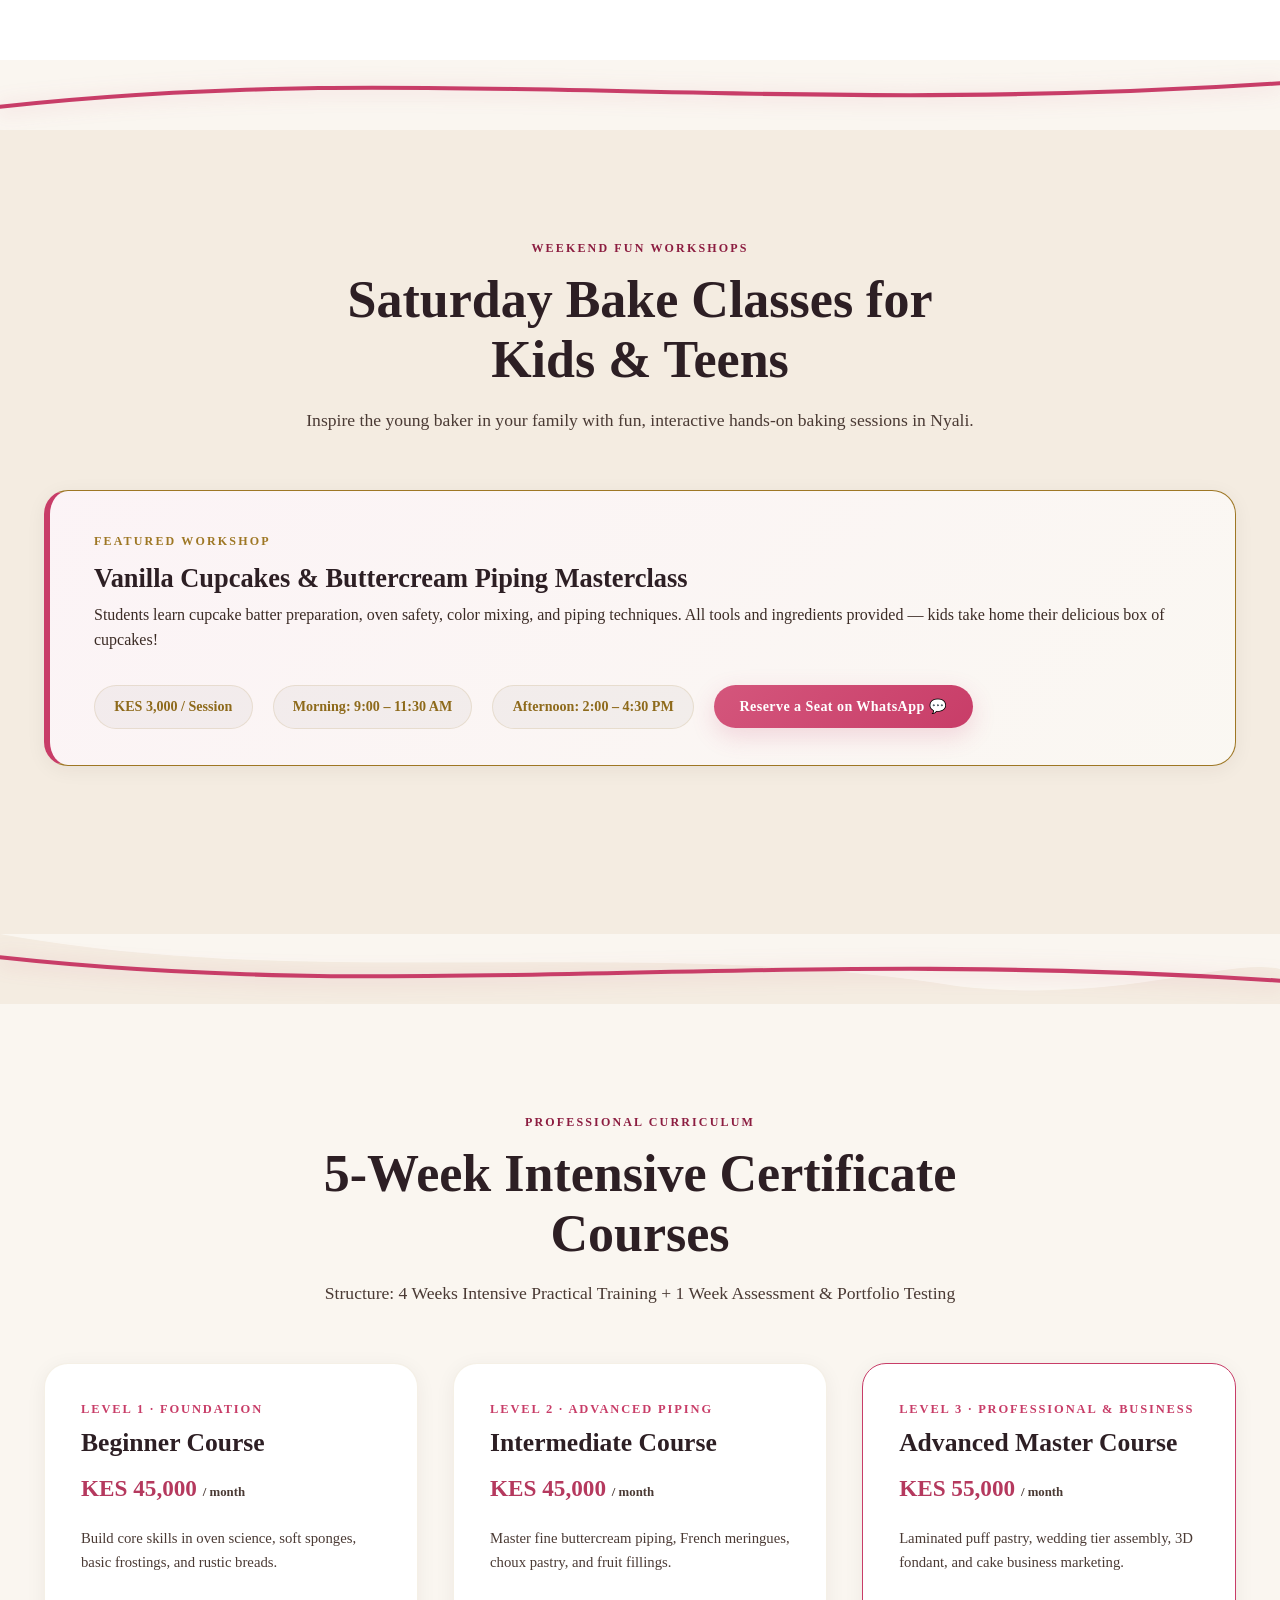
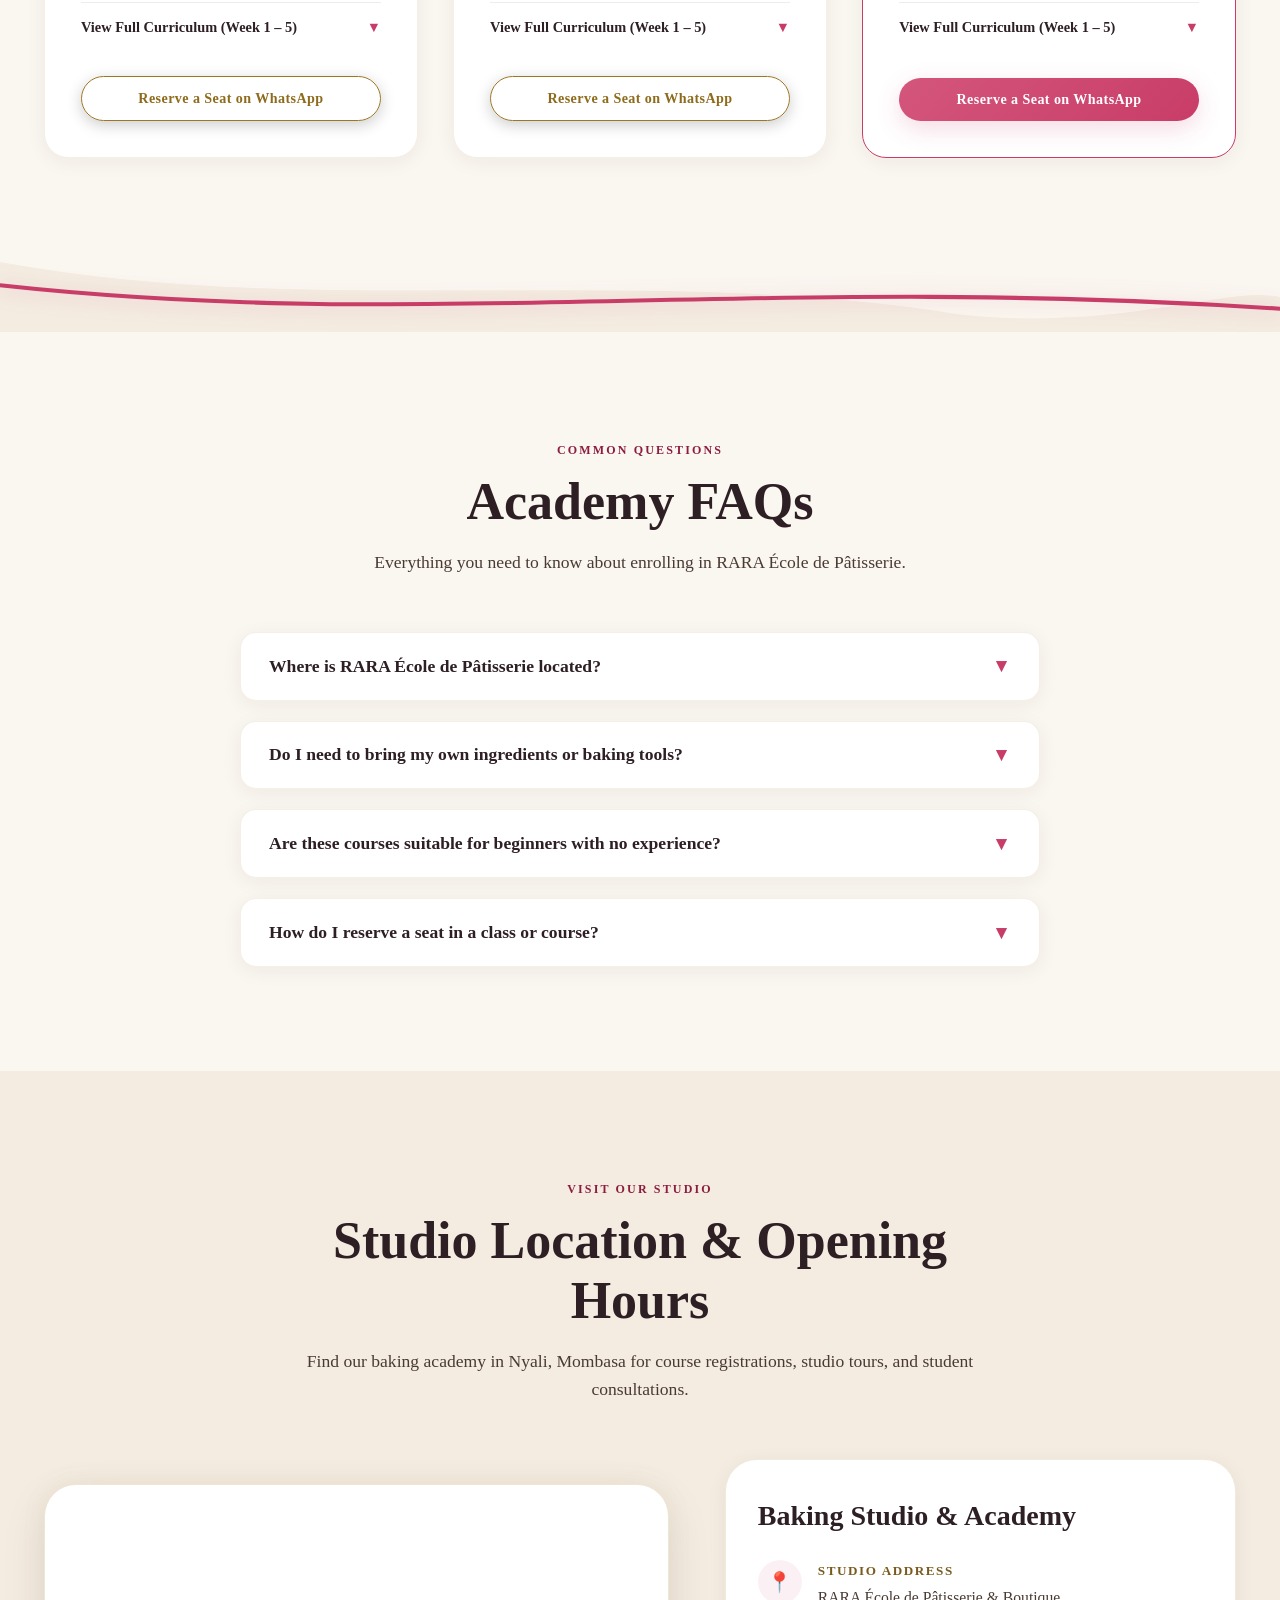
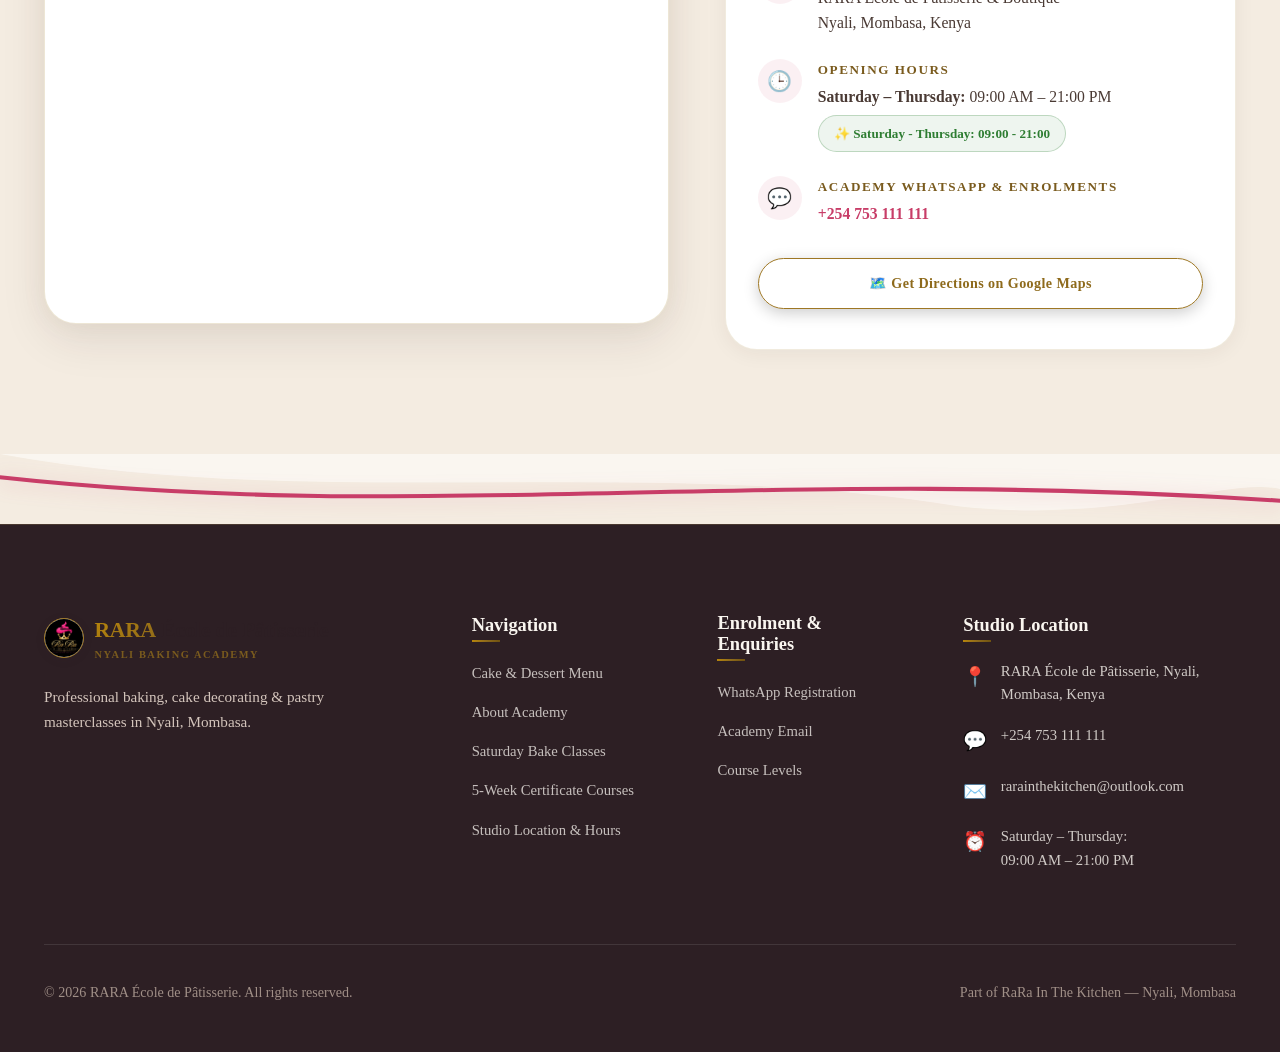
==== commit 90add70c: "Mapped 60 Menu Images & Autogenerated Realistic Prices" ====
--- a/school.html
+++ b/school.html
@@ -28,7 +28,7 @@
   <header class="site-header" id="site-header">
     <div class="container header-container">
       <a href="index.html" class="brand-logo" aria-label="RaRa In The Kitchen Homepage">
-        <img src="assets/images/logo/logo.png" alt="RaRa Logo" width="48" height="48">
+        <img src="assets/images/logo/logo.jpg" alt="RaRa Logo" width="48" height="48">
         <div class="brand-title">
           <span class="brand-name"><span class="text-gold-gradient">RARA</span> École de Pâtisserie</span>
           <span class="brand-tag">Nyali Baking Academy</span>
@@ -43,7 +43,7 @@
           <li><a href="index.html" class="nav-link"><span class="nav-label">🍰 Bakery Patisserie</span><span class="nav-arrow">→</span></a></li>
           <li><a href="#courses" class="nav-link"><span class="nav-label">📜 Certificate Courses</span><span class="nav-arrow">→</span></a></li>
           <li><a href="#saturday-class" class="nav-link"><span class="nav-label">🎂 Kids Workshops</span><span class="nav-arrow">→</span></a></li>
-          <li><a href="#faq" class="nav-link"><span class="nav-label">❓ Frequently Asked Questions</span><span class="nav-arrow">→</span></a></li>
+          <li><a href="#faq" class="nav-link"><span class="nav-label">❓ Academy FAQs</span><span class="nav-arrow">→</span></a></li>
           <li><a href="#contact" class="nav-link"><span class="nav-label">📍 Academy Contact</span><span class="nav-arrow">→</span></a></li>
           <li class="drawer-cta-item">
             <a href="https://wa.me/254753111111?text=Hi%20RaRa!%20I'd%20like%20to%20enquire%20about%20RARA%20%C3%89cole%20de%20P%C3%A2tisserie%20classes." target="_blank" rel="noopener" class="btn btn-blush drawer-wa-btn">
@@ -371,11 +371,72 @@
       </div>
     </section>
 
-    <!-- Signature Icing Swirl Divider (Cream to Noir) -->
-    <div class="swirl-divider cream-to-noir">
+    <!-- ==========================================================================
+         Location & Opening Hours Section
+         ========================================================================== -->
+    <section class="location-section" id="location">
+      <div class="container">
+        <div class="section-header">
+          <span class="eyebrow">Visit Our Studio</span>
+          <h2>Studio Location & Opening Hours</h2>
+          <p>Find our baking academy in Nyali, Mombasa for course registrations, studio tours, and student consultations.</p>
+        </div>
+
+        <div class="location-grid">
+          <div class="map-card">
+            <iframe 
+              src="https://www.google.com/maps/embed?pb=!1m18!1m12!1m3!1d15919.467885448375!2d39.6820!3d-4.0375!2m3!1f0!2f0!3f0!3m2!1i1024!2i768!4f13.1!3m3!1m2!1s0x1840132b4b455b55%3A0xd64c78160db1f855!2sNyali%2C%20Mombasa!5e0!3m2!1sen!2ske!4v1700000000000!5m2!1sen!2ske"
+              title="RARA Ecole de Patisserie Studio Map in Nyali Mombasa"
+              loading="lazy"
+              allowfullscreen>
+            </iframe>
+          </div>
+
+          <div class="location-info-card">
+            <h3>Baking Studio & Academy</h3>
+
+            <div class="location-detail-group">
+              <div class="location-detail-icon">📍</div>
+              <div class="location-detail-text">
+                <h6>Studio Address</h6>
+                <p>RARA École de Pâtisserie & Boutique<br>Nyali, Mombasa, Kenya</p>
+              </div>
+            </div>
+
+            <div class="location-detail-group">
+              <div class="location-detail-icon">🕒</div>
+              <div class="location-detail-text">
+                <h6>Opening Hours</h6>
+                <p><strong>Saturday – Thursday:</strong> 09:00 AM – 21:00 PM</p>
+                <div class="hours-pill">
+                  <span>✨ Saturday - Thursday: 09:00 - 21:00</span>
+                </div>
+              </div>
+            </div>
+
+            <div class="location-detail-group">
+              <div class="location-detail-icon">💬</div>
+              <div class="location-detail-text">
+                <h6>Academy WhatsApp & Enrolments</h6>
+                <p><a href="https://wa.me/254753111111" target="_blank" rel="noopener" style="color:var(--blush);font-weight:700;">+254 753 111 111</a></p>
+              </div>
+            </div>
+
+            <div style="margin-top:0.5rem;">
+              <a href="https://maps.google.com/?q=Nyali,+Mombasa,+Kenya" target="_blank" rel="noopener" class="btn btn-gilt" style="width:100%;">
+                <span>🗺️ Get Directions on Google Maps</span>
+              </a>
+            </div>
+          </div>
+        </div>
+      </div>
+    </section>
+
+    <!-- Signature Icing Swirl Divider (Noir to Cream) -->
+    <div class="swirl-divider noir-to-cream">
       <svg viewBox="0 0 1200 60" preserveAspectRatio="none">
-        <path d="M0,60 C300,10 600,60 900,15 C1050,0 1150,40 1200,30 L1200,0 L0,0 Z" class="bg-fill"></path>
-        <path d="M0,40 C400,0 700,50 1200,20" class="swirl-line"></path>
+        <path d="M0,0 C300,50 600,0 900,45 C1050,60 1150,20 1200,30 L1200,60 L0,60 Z" class="bg-fill"></path>
+        <path d="M0,20 C400,60 700,10 1200,40" class="swirl-line"></path>
       </svg>
     </div>
   </main>
@@ -388,7 +449,7 @@
       <div class="footer-grid">
         <div class="footer-brand">
           <div class="brand-logo" style="margin-bottom:1rem;">
-            <img src="assets/images/logo/logo.png" alt="RaRa Logo" width="56" height="56">
+            <img src="assets/images/logo/logo.jpg" alt="RaRa Logo" width="56" height="56">
             <div class="brand-title">
               <span class="brand-name" style="font-size:1.35rem;"><span class="text-gold-gradient">RARA</span> École de Pâtisserie</span>
               <span class="brand-tag">Nyali Baking Academy</span>
@@ -406,7 +467,7 @@
             <li><a href="#about-academy">About Academy</a></li>
             <li><a href="#saturday-class">Saturday Bake Classes</a></li>
             <li><a href="#courses">5-Week Certificate Courses</a></li>
-            <li><a href="#faq">Academy FAQs</a></li>
+            <li><a href="#location">Studio Location & Hours</a></li>
           </ul>
         </div>
 
@@ -434,6 +495,10 @@
               <span class="icon">✉️</span>
               <a href="mailto:rarainthekitchen@outlook.com">rarainthekitchen@outlook.com</a>
             </li>
+            <li class="contact-info-item">
+              <span class="icon">⏰</span>
+              <span>Saturday – Thursday:<br>09:00 AM – 21:00 PM</span>
+            </li>
           </ul>
         </div>
       </div>
--- a/css/styles.css
+++ b/css/styles.css
@@ -118,22 +118,30 @@
   padding: 0 1.5rem;
 }
 
-/* Coastal Arch Image Mask */
 .coastal-arch {
   border-radius: var(--radius-arch);
   overflow: hidden;
   position: relative;
   box-shadow: var(--shadow-luxury);
-  border: 1px solid rgba(184, 154, 90, 0.20);
+  border: 1.5px solid rgba(184, 154, 90, 0.22);
   background: var(--noir-raised);
+}
+
+.coastal-arch img {
+  width: 100% !important;
+  height: 100% !important;
+  object-fit: cover !important;
+  object-position: center !important;
+  display: block !important;
+  border-radius: inherit;
 }
 
 .coastal-arch::after {
   content: '';
   position: absolute;
   inset: 0;
-  border-radius: var(--radius-arch);
-  border: 1px solid rgba(184, 154, 90, 0.12);
+  border-radius: inherit;
+  border: 1.5px solid rgba(184, 154, 90, 0.15);
   pointer-events: none;
 }
 
@@ -487,13 +495,19 @@
 .about-image-wrapper {
   position: relative;
   width: 100%;
-  max-width: 480px;
+  max-width: 460px;
   margin: 0 auto;
+  overflow: hidden;
+  border-radius: 140px 140px 24px 24px;
 }
 
 .about-image-wrapper .coastal-arch {
-  height: 520px;
-  border-color: rgba(184, 154, 90, 0.22);
+  width: 100%;
+  height: 500px;
+  aspect-ratio: 4 / 5;
+  border-radius: 140px 140px 24px 24px;
+  border: 1.5px solid rgba(184, 154, 90, 0.25);
+  overflow: hidden;
 }
 
 .about-content h2 {
@@ -1461,6 +1475,104 @@
 }
 
 /* ==========================================================================
+   Location & Opening Hours Section
+   ========================================================================== */
+.location-section {
+  background: var(--noir-raised);
+  padding: 6.5rem 0;
+  position: relative;
+}
+
+.location-grid {
+  display: grid;
+  grid-template-columns: 1.1fr 0.9fr;
+  gap: 3.5rem;
+  align-items: center;
+}
+
+.map-card {
+  width: 100%;
+  height: 440px;
+  border-radius: var(--radius-xl);
+  overflow: hidden;
+  border: 1.5px solid rgba(184, 154, 90, 0.25);
+  box-shadow: var(--shadow-luxury);
+  position: relative;
+  background: #FFFFFF;
+}
+
+.map-card iframe {
+  width: 100%;
+  height: 100%;
+  border: 0;
+}
+
+.location-info-card {
+  background: #FFFFFF;
+  border: 1px solid rgba(184, 154, 90, 0.2);
+  border-radius: var(--radius-xl);
+  padding: 2.5rem 2rem;
+  box-shadow: var(--shadow-subtle);
+  display: flex;
+  flex-direction: column;
+  gap: 1.5rem;
+}
+
+.location-info-card h3 {
+  font-size: 1.75rem;
+  color: var(--cocoa);
+  margin-bottom: 0.25rem;
+}
+
+.location-detail-group {
+  display: flex;
+  align-items: flex-start;
+  gap: 1rem;
+}
+
+.location-detail-icon {
+  width: 44px;
+  height: 44px;
+  border-radius: 50%;
+  background: rgba(200, 61, 104, 0.08);
+  color: var(--blush);
+  display: flex;
+  align-items: center;
+  justify-content: center;
+  font-size: 1.25rem;
+  flex-shrink: 0;
+}
+
+.location-detail-text h6 {
+  font-size: 0.82rem;
+  font-weight: 800;
+  text-transform: uppercase;
+  letter-spacing: 0.12em;
+  color: #7A5B1E;
+  margin-bottom: 0.25rem;
+}
+
+.location-detail-text p {
+  font-size: 0.98rem;
+  color: var(--whisper);
+  line-height: 1.6;
+}
+
+.hours-pill {
+  background: rgba(46, 125, 50, 0.08);
+  border: 1px solid rgba(46, 125, 50, 0.25);
+  padding: 0.45rem 0.95rem;
+  border-radius: 50px;
+  font-size: 0.82rem;
+  font-weight: 700;
+  color: #2E7D32;
+  display: inline-flex;
+  align-items: center;
+  gap: 0.4rem;
+  margin-top: 0.35rem;
+}
+
+/* ==========================================================================
    Footer Section
    ========================================================================== */
 .site-footer {
@@ -1599,7 +1711,7 @@
   background: rgba(45, 31, 36, 0.45);
   backdrop-filter: blur(4px);
   -webkit-backdrop-filter: blur(4px);
-  z-index: 140;
+  z-index: 150;
   opacity: 0;
   pointer-events: none;
   transition: opacity 0.35s ease;
@@ -1626,6 +1738,7 @@
   .site-header {
     height: 68px;
     background: rgba(250, 246, 240, 0.96);
+    z-index: 200;
   }
 
   .header-container {
@@ -1670,7 +1783,7 @@
     border-left: 1.5px solid rgba(184, 154, 90, 0.25);
     padding: 2.25rem 1.25rem 2.25rem 1.25rem;
     gap: 0.75rem;
-    z-index: 150;
+    z-index: 210;
     overflow-y: auto;
     transform: translateX(100%);
     transition: transform 0.35s cubic-bezier(0.16, 1, 0.3, 1);
@@ -1806,7 +1919,7 @@
     border-radius: 12px;
     background: rgba(45, 31, 36, 0.05);
     border: 1px solid rgba(184, 154, 90, 0.25);
-    z-index: 155;
+    z-index: 220;
     position: relative;
   }
 
@@ -1864,19 +1977,23 @@
     font-size: 0.95rem;
   }
 
-  .hero-grid, .about-grid, .school-intro-grid, .school-hero-grid {
+  .hero-grid, .about-grid, .school-intro-grid, .school-hero-grid, .location-grid {
     grid-template-columns: 1fr;
     gap: 2.5rem;
+  }
+
+  .map-card {
+    height: 320px;
   }
 
   /* Image Containment & Border Bounds on Mobile */
   .coastal-arch {
     width: 100%;
     max-width: 100%;
-    border-radius: 90px 90px 16px 16px;
+    border-radius: 80px 80px 16px 16px;
     overflow: hidden;
     box-shadow: var(--shadow-luxury);
-    border: 1px solid rgba(184, 154, 90, 0.20);
+    border: 1.5px solid rgba(184, 154, 90, 0.22);
     background: var(--noir-raised);
   }
 
@@ -1884,8 +2001,17 @@
     height: 340px;
   }
 
+  .about-image-wrapper {
+    width: 100%;
+    max-width: 100%;
+    border-radius: 80px 80px 16px 16px;
+    overflow: hidden;
+  }
+
   .about-image-wrapper .coastal-arch {
     height: 360px;
+    border-radius: 80px 80px 16px 16px;
+    overflow: hidden;
   }
 
   .school-intro-visual .coastal-arch {
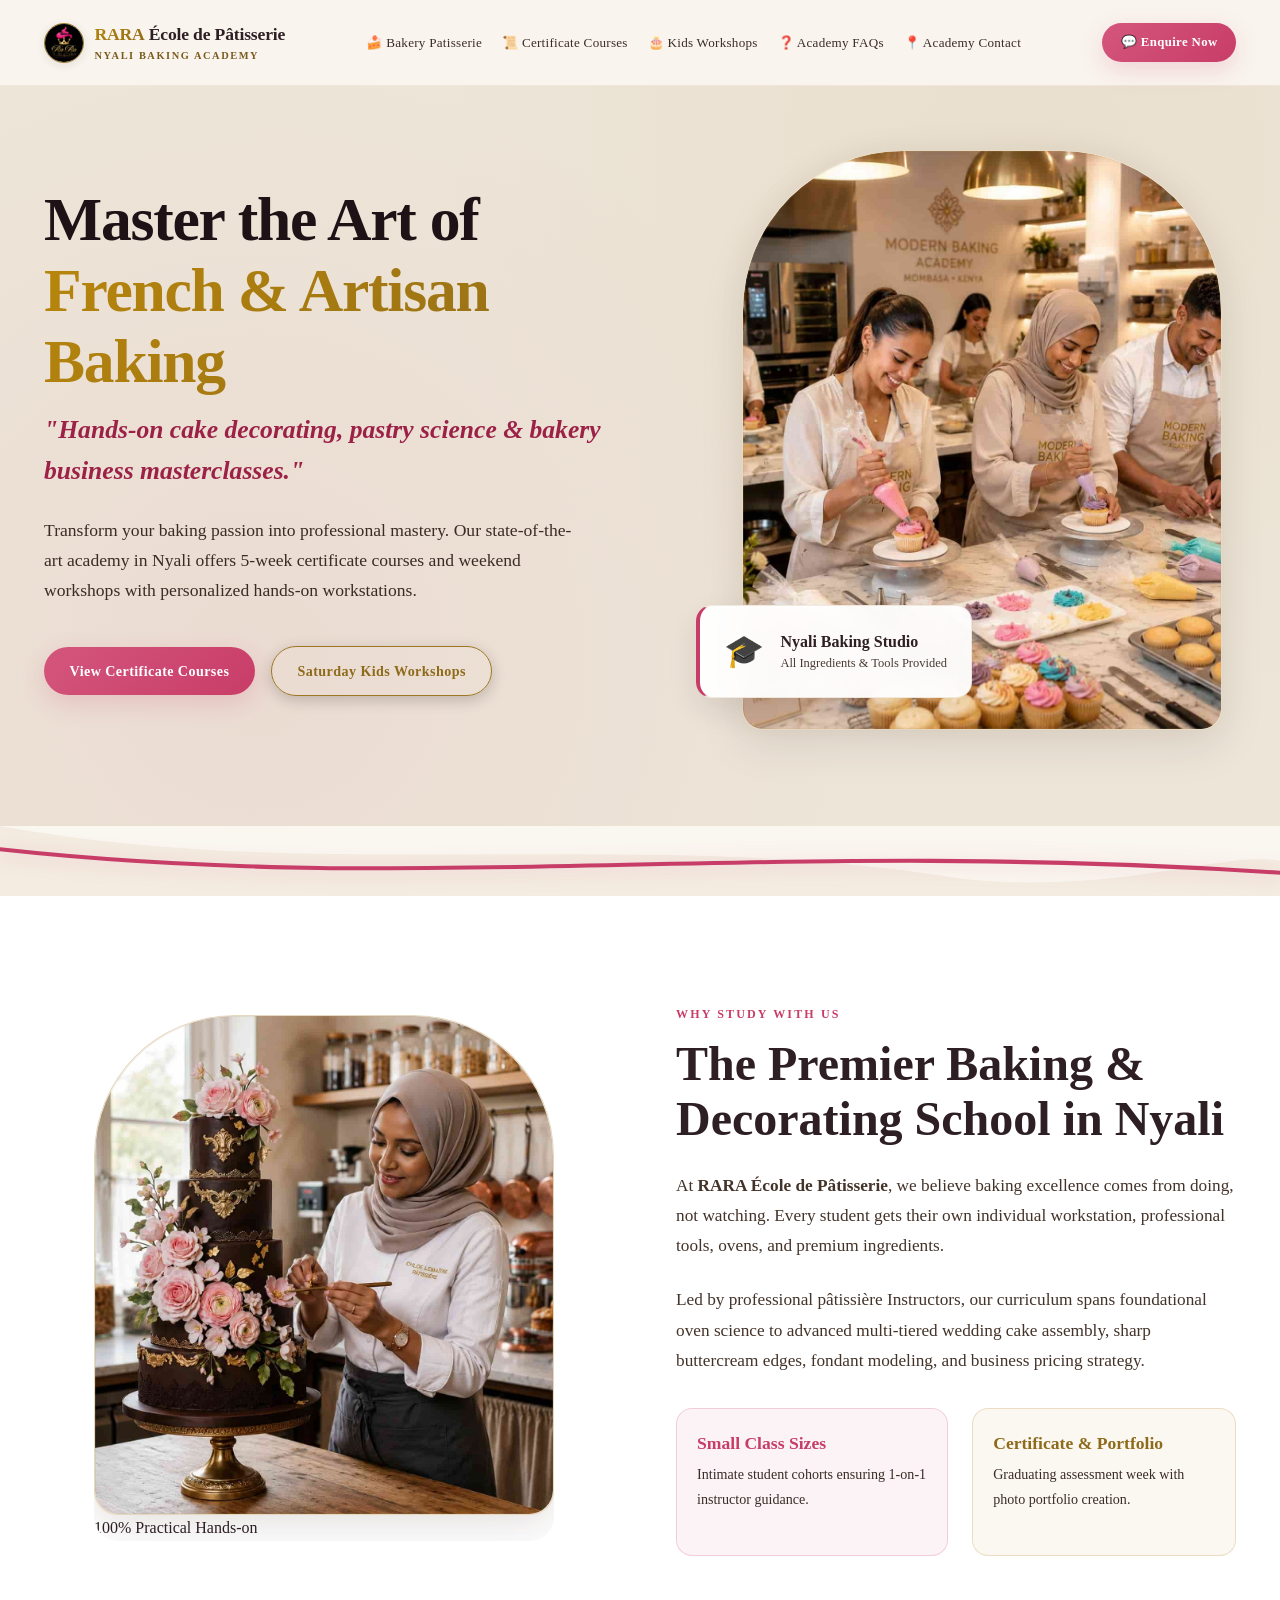
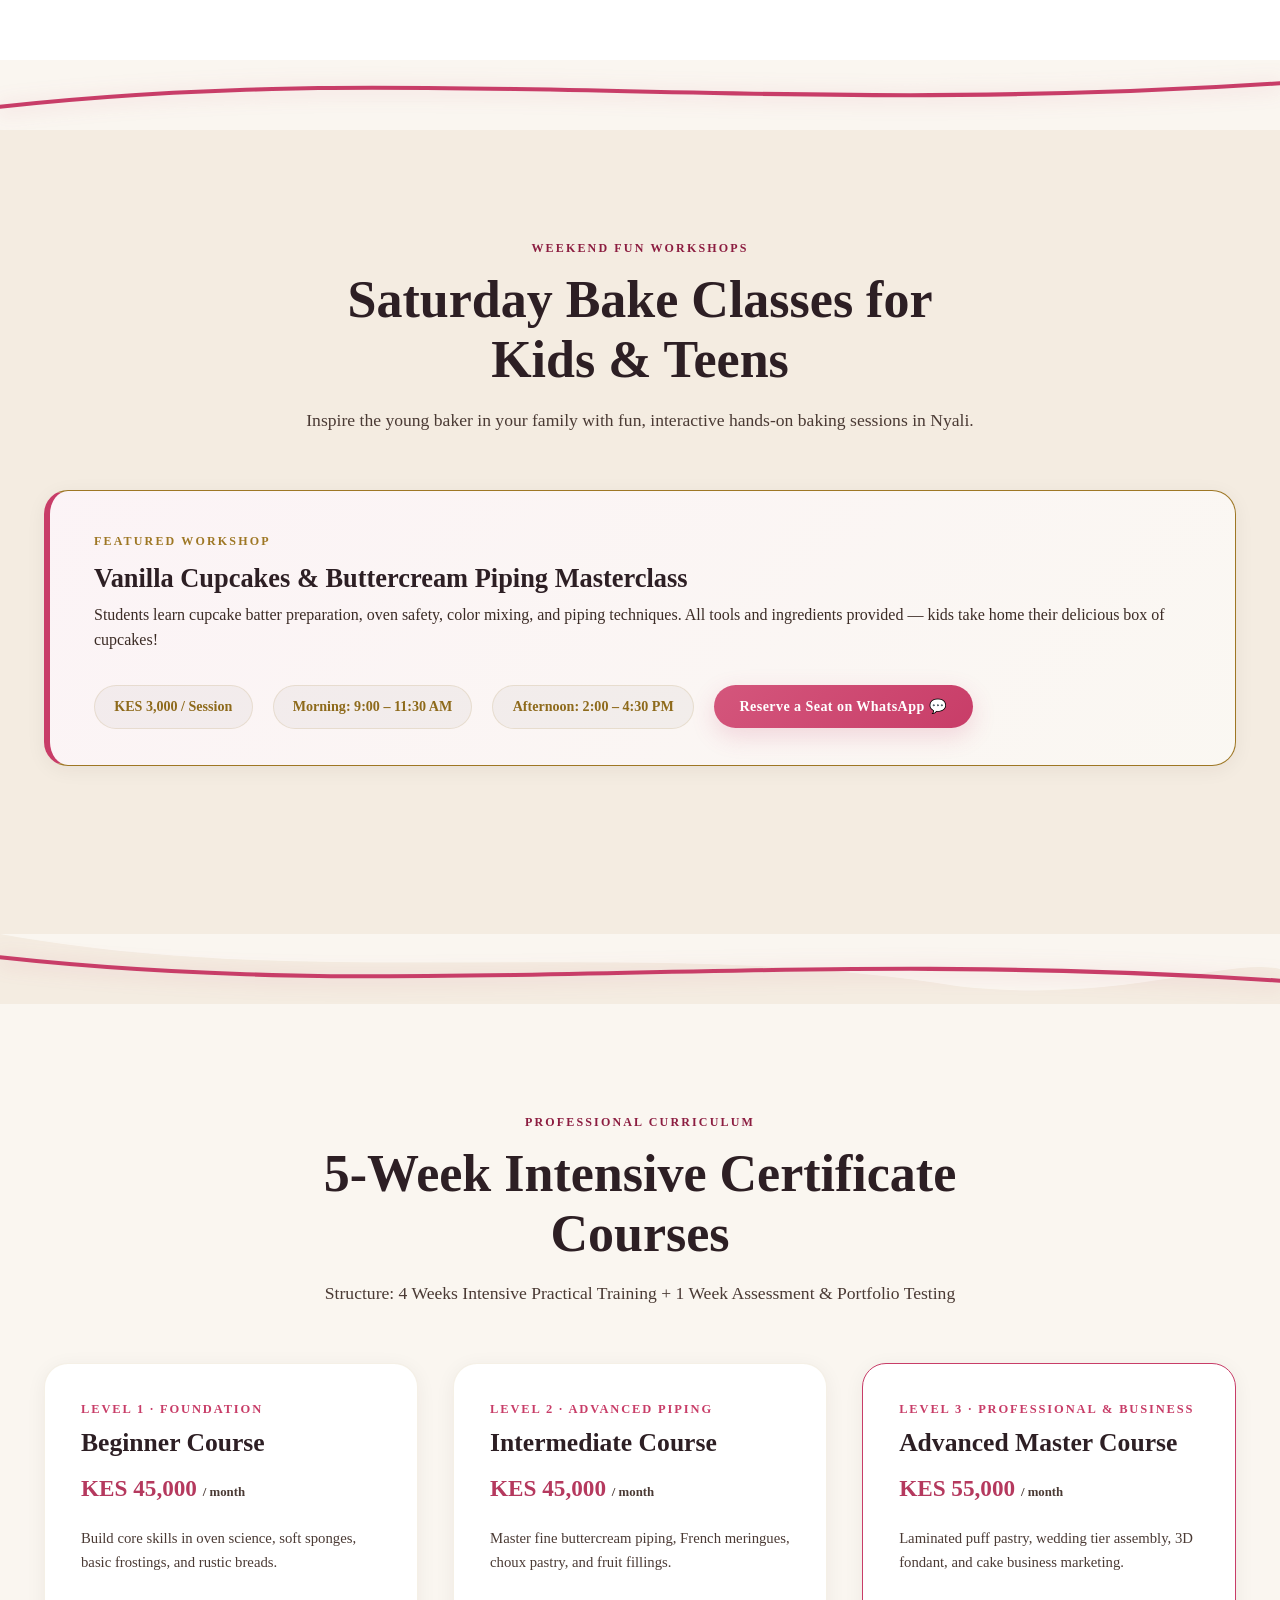
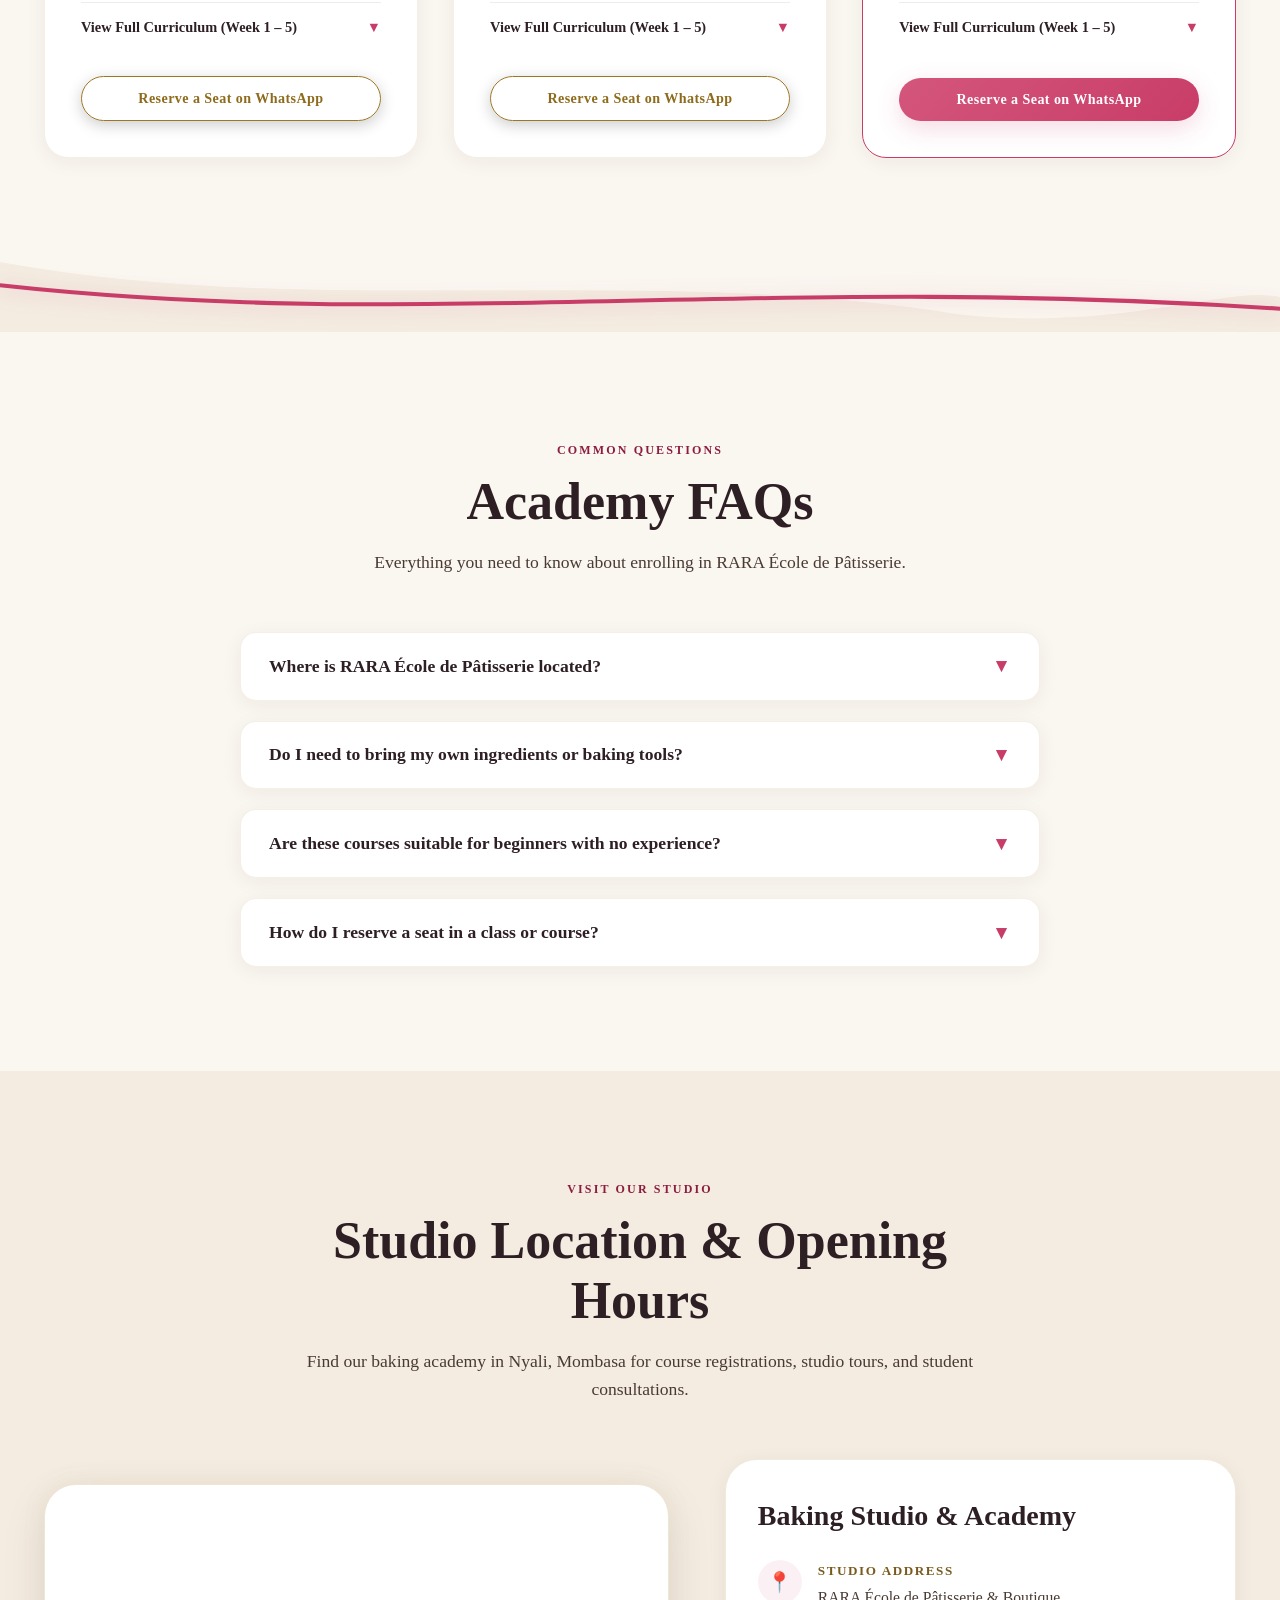
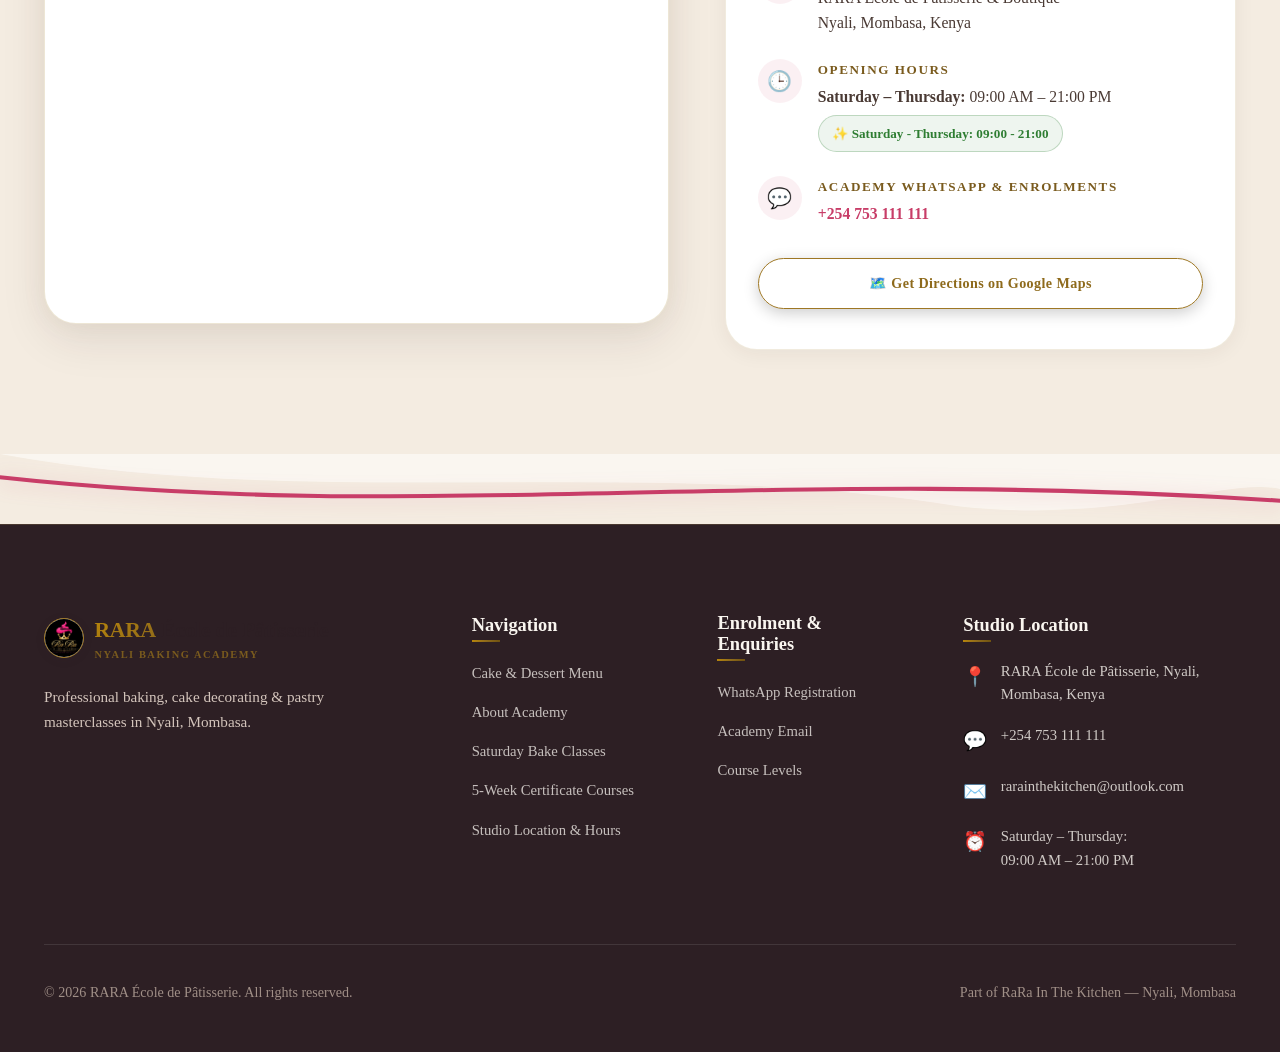
==== commit f3dab8ec: "Browser Tab Logo Icon (Favicon SVG) Added" ====
--- a/school.html
+++ b/school.html
@@ -13,9 +13,10 @@
   <meta property="og:image" content="assets/images/school.jpg">
   <meta property="og:type" content="website">
 
-  <!-- Favicon -->
-  <link rel="icon" type="image/png" href="assets/images/logo/logo.png">
-  <link rel="apple-touch-icon" href="assets/images/logo/logo.png">
+  <!-- Favicon / Browser Tab Logo Icon -->
+  <link rel="icon" type="image/svg+xml" href="assets/images/logo/favicon.svg">
+  <link rel="icon" type="image/jpeg" href="assets/images/logo/logo.jpg">
+  <link rel="apple-touch-icon" href="assets/images/logo/logo.jpg">
 
   <!-- Stylesheet -->
   <link rel="stylesheet" href="css/styles.css">
--- a/css/styles.css
+++ b/css/styles.css
@@ -52,18 +52,20 @@
   padding: 0;
 }
 
-html {
+html, body {
   scroll-behavior: smooth;
   font-size: 16px;
   background-color: var(--noir);
   color: var(--cocoa);
   font-family: var(--font-body);
   -webkit-font-smoothing: antialiased;
+  width: 100%;
+  max-width: 100vw;
+  overflow-x: hidden !important;
 }
 
 body {
   line-height: 1.6;
-  overflow-x: hidden;
   position: relative;
   background: var(--noir);
 }
@@ -786,101 +788,184 @@
 }
 
 .add-to-order-btn {
+  background: #FFFFFF;
+  color: #8E6A1B;
+  border: 1.5px solid #8E6A1B;
+  padding: 0.55rem 1.25rem;
+  border-radius: 50px;
+  font-size: 0.9rem;
+  font-weight: 700;
   display: inline-flex;
   align-items: center;
   gap: 0.4rem;
-  background: var(--blush-tint);
-  color: var(--blush-soft);
-  border: 1.5px solid var(--blush);
-  padding: 0.5rem 1.1rem;
+  cursor: pointer;
+  transition: all 0.2s cubic-bezier(0.16, 1, 0.3, 1);
+  min-height: 44px;
+}
+
+.add-to-order-btn:hover, .add-to-order-btn:active {
+  background: rgba(142, 106, 27, 0.08);
+  border-color: #7A5B1E;
+  color: #7A5B1E;
+  transform: scale(0.98);
+}
+
+/* ==========================================================================
+   Menu Card Stepper & Quantity Control (Pill Stepper)
+   ========================================================================== */
+.menu-card-stepper {
+  display: inline-flex;
+  align-items: center;
+  justify-content: space-between;
+  background: #FAF6F0;
+  border: 1.5px solid #8E6A1B;
   border-radius: 50px;
-  font-size: 0.85rem;
+  padding: 0.25rem 0.75rem;
+  min-width: 120px;
+  min-height: 44px;
+  box-shadow: 0 2px 8px rgba(142, 106, 27, 0.10);
+  transition: all 0.2s cubic-bezier(0.16, 1, 0.3, 1);
+}
+
+.menu-card-stepper .qty-btn {
+  width: 32px;
+  height: 32px;
+  border-radius: 50%;
+  background: transparent;
+  color: #2D1F24;
+  font-size: 1.2rem;
   font-weight: 700;
-  transition: all var(--transition-fast);
-}
-
-.add-to-order-btn:hover {
-  background: var(--blush);
-  color: #FFFFFF;
-  box-shadow: var(--shadow-pink-glow);
-}
-
-/* Floating Order Tray Bar */
+  display: flex;
+  align-items: center;
+  justify-content: center;
+  cursor: pointer;
+  transition: background 0.15s ease, transform 0.15s ease;
+  border: none;
+}
+
+.menu-card-stepper .qty-btn:hover, .menu-card-stepper .qty-btn:active {
+  background: rgba(142, 106, 27, 0.15);
+  color: #7A5B1E;
+  transform: scale(1.1);
+}
+
+.menu-card-stepper .qty-num {
+  font-size: 1.05rem;
+  font-weight: 800;
+  color: #2D1F24;
+  min-width: 24px;
+  text-align: center;
+}
+
+/* ==========================================================================
+   Chef Royale Style Fixed Bottom Order Tray Bar
+   ========================================================================== */
 .order-tray-bar {
   position: fixed;
-  bottom: 1.75rem;
-  left: 50%;
-  transform: translateX(-50%) translateY(140%);
-  width: calc(100% - 3rem);
-  max-width: 880px;
-  background: rgba(255, 255, 255, 0.96);
-  backdrop-filter: blur(20px);
-  -webkit-backdrop-filter: blur(20px);
-  border: 1px solid rgba(184, 154, 90, 0.20);
-  border-left: 5px solid var(--blush);
-  border-radius: var(--radius-xl);
-  padding: 1.1rem 2rem;
-  box-shadow: 0 12px 40px rgba(45, 31, 36, 0.12), 0 0 20px rgba(200, 61, 104, 0.08);
-  z-index: 95;
+  bottom: 0;
+  left: 0;
+  right: 0;
+  width: 100%;
+  height: 70px;
+  background: #1C1317;
+  border-top: 1.5px solid rgba(184, 154, 90, 0.35);
+  box-shadow: 0 -8px 30px rgba(0, 0, 0, 0.35);
+  z-index: 170;
   display: flex;
   align-items: center;
   justify-content: space-between;
-  gap: 1.5rem;
-  transition: transform var(--transition-smooth);
+  padding: 0 1.25rem;
+  transform: translateY(100%);
+  transition: transform 0.35s cubic-bezier(0.16, 1, 0.3, 1);
+  cursor: pointer;
 }
 
 .order-tray-bar.visible {
-  transform: translateX(-50%) translateY(0);
+  transform: translateY(0);
 }
 
 .order-tray-info {
   display: flex;
   align-items: center;
-  gap: 1.25rem;
+  gap: 0.85rem;
+}
+
+.cart-icon-wrapper {
+  position: relative;
+  display: flex;
+  align-items: center;
+  justify-content: center;
+  font-size: 1.6rem;
 }
 
 .order-count-badge {
-  background: linear-gradient(135deg, #D4567C, #C83D68);
+  position: absolute;
+  top: -6px;
+  right: -8px;
+  background: linear-gradient(135deg, #E27B9B, #C83D68);
   color: #FFFFFF;
   font-weight: 800;
-  font-size: 1rem;
-  width: 40px;
-  height: 40px;
-  border-radius: 50%;
+  font-size: 0.72rem;
+  min-width: 20px;
+  height: 20px;
+  border-radius: 10px;
+  padding: 0 5px;
   display: flex;
   align-items: center;
   justify-content: center;
-  box-shadow: var(--shadow-pink-glow);
+  border: 1.5px solid #1C1317;
+  box-shadow: 0 2px 6px rgba(0, 0, 0, 0.3);
 }
 
 .order-summary-text h5 {
-  font-size: 1.05rem;
-  color: var(--cocoa);
+  font-family: var(--font-display);
+  font-size: 1.15rem;
+  font-weight: 700;
+  color: #D4B96A;
+  line-height: 1.2;
+  margin: 0;
 }
 
 .order-summary-text p {
-  font-size: 0.82rem;
-  color: var(--gilt-light);
-}
-
-.view-tray-items-btn {
-  color: var(--gilt-light);
-  font-size: 0.88rem;
-  font-weight: 700;
-  text-decoration: underline;
-  text-underline-offset: 4px;
-}
-
-/* Drawer Modal */
+  font-size: 0.78rem;
+  color: rgba(250, 246, 240, 0.72);
+  margin: 0;
+}
+
+.btn-view-order {
+  background: linear-gradient(135deg, #D4B96A 0%, #B89A5A 50%, #9A7E42 100%);
+  color: #1C1317;
+  font-weight: 800;
+  font-size: 0.9rem;
+  padding: 0.65rem 1.35rem;
+  border-radius: 50px;
+  display: inline-flex;
+  align-items: center;
+  gap: 0.35rem;
+  box-shadow: 0 4px 15px rgba(184, 154, 90, 0.3);
+  transition: transform 0.2s ease, box-shadow 0.2s ease;
+}
+
+.btn-view-order:hover, .btn-view-order:active {
+  transform: translateY(-2px);
+  box-shadow: 0 6px 20px rgba(184, 154, 90, 0.45);
+}
+
+/* ==========================================================================
+   Chef Royale Style Bottom Sheet Order Drawer Modal
+   ========================================================================== */
 .order-modal-backdrop {
   position: fixed;
   inset: 0;
-  background: rgba(45, 31, 36, 0.35);
-  backdrop-filter: blur(8px);
-  z-index: 120;
+  background: rgba(28, 19, 23, 0.65);
+  backdrop-filter: blur(6px);
+  -webkit-backdrop-filter: blur(6px);
+  z-index: 300;
   opacity: 0;
   pointer-events: none;
-  transition: opacity var(--transition-fast);
+  touch-action: none;
+  overscroll-behavior: none;
+  transition: opacity 0.35s ease;
 }
 
 .order-modal-backdrop.open {
@@ -890,92 +975,240 @@
 
 .order-drawer {
   position: fixed;
-  top: 0;
-  right: 0;
   bottom: 0;
+  left: 50%;
+  transform: translate(-50%, 100%);
   width: 100%;
-  max-width: 480px;
+  max-width: 520px;
+  height: auto;
+  max-height: calc(100dvh - 84px);
+  max-height: calc(100vh - 84px);
   background: #FAF6F0;
-  border-left: 1px solid rgba(184, 154, 90, 0.20);
-  z-index: 130;
+  border-radius: 24px 24px 0 0;
+  border: 1.5px solid rgba(184, 154, 90, 0.35);
+  border-bottom: 0;
+  z-index: 310;
   display: flex;
   flex-direction: column;
-  transform: translateX(100%);
-  transition: transform var(--transition-smooth);
-  box-shadow: -15px 0 40px rgba(45, 31, 36, 0.10);
+  box-shadow: 0 -15px 50px rgba(0, 0, 0, 0.35);
+  visibility: hidden;
+  pointer-events: none;
+  transition: transform 0.35s cubic-bezier(0.16, 1, 0.3, 1), visibility 0.35s ease;
+  overscroll-behavior: contain;
 }
 
 .order-drawer.open {
-  transform: translateX(0);
+  transform: translate(-50%, 0);
+  visibility: visible;
+  pointer-events: auto;
 }
 
 .drawer-header {
-  padding: 1.75rem;
-  background: #2D1F24;
-  border-bottom: 1px solid rgba(184, 154, 90, 0.20);
+  padding: 0.85rem 1.5rem 1.25rem;
+  background: #FFFFFF;
+  border-bottom: 1px solid rgba(184, 154, 90, 0.18);
+  border-radius: 24px 24px 0 0;
+  display: flex;
+  flex-direction: column;
+}
+
+.drawer-drag-handle {
+  width: 42px;
+  height: 5px;
+  background: rgba(45, 31, 36, 0.20);
+  border-radius: 5px;
+  margin: 0 auto 0.85rem auto;
+}
+
+.drawer-header-main {
   display: flex;
   align-items: center;
   justify-content: space-between;
+  width: 100%;
 }
 
 .drawer-header h3 {
+  font-family: var(--font-display);
+  font-size: 1.45rem;
+  font-weight: 700;
+  color: #2D1F24;
+  margin: 0;
+}
+
+.drawer-header-sub {
+  font-size: 0.8rem;
+  color: var(--whisper);
+  margin-top: 2px;
+}
+
+.drawer-close-btn {
+  width: 34px;
+  height: 34px;
+  border-radius: 50%;
+  background: rgba(45, 31, 36, 0.06);
+  color: #5C4D47;
   font-size: 1.5rem;
-  color: #FAF6F0;
-}
-
-.drawer-close-btn {
-  color: #D4C5BC;
-  font-size: 2rem;
   line-height: 1;
+  display: flex;
+  align-items: center;
+  justify-content: center;
+  transition: background 0.2s ease;
+}
+
+.drawer-close-btn:hover {
+  background: rgba(200, 61, 104, 0.12);
+  color: var(--blush);
 }
 
 .drawer-body {
-  padding: 1.75rem;
+  padding: 1.25rem 1.25rem 0.5rem;
   overflow-y: auto;
   flex-grow: 1;
+  -webkit-overflow-scrolling: touch;
 }
 
 .cart-items-list {
   display: flex;
   flex-direction: column;
-  gap: 1.25rem;
+  gap: 1rem;
   list-style: none;
-}
-
-.cart-item-row {
+  padding: 0;
+  margin: 0;
+}
+
+.cart-item-card {
+  background: #FFFFFF;
+  border-radius: 16px;
+  padding: 1.1rem;
+  border: 1px solid rgba(184, 154, 90, 0.20);
+  box-shadow: 0 4px 15px rgba(45, 31, 36, 0.04);
+  display: flex;
+  flex-direction: column;
+  gap: 0.85rem;
+}
+
+.cart-item-top {
+  display: flex;
+  align-items: center;
+  gap: 0.9rem;
+}
+
+.cart-item-thumb {
+  width: 56px;
+  height: 56px;
+  border-radius: 12px;
+  object-fit: cover;
+  flex-shrink: 0;
+  border: 1px solid rgba(184, 154, 90, 0.2);
+}
+
+.cart-item-details {
+  flex-grow: 1;
+}
+
+.cart-item-title {
+  font-size: 1.02rem;
+  font-weight: 700;
+  color: #2D1F24;
+  margin-bottom: 2px;
+}
+
+.cart-item-unit-price {
+  font-size: 0.82rem;
+  color: var(--whisper);
+}
+
+.cart-item-remove-btn {
+  background: none;
+  border: none;
+  color: #C83D68;
+  font-size: 1.15rem;
+  padding: 0.35rem;
+  cursor: pointer;
+  opacity: 0.8;
+  transition: opacity 0.2s ease, transform 0.2s ease;
+}
+
+.cart-item-remove-btn:hover {
+  opacity: 1;
+  transform: scale(1.15);
+}
+
+.cart-item-bottom {
   display: flex;
   align-items: center;
   justify-content: space-between;
-  padding-bottom: 1.25rem;
-  border-bottom: 1px solid rgba(35, 26, 30, 0.08);
-}
-
-.cart-item-info h6 {
-  font-size: 1rem;
-  color: var(--cocoa);
-  margin-bottom: 0.2rem;
-}
-
-.cart-item-info p {
-  font-size: 0.82rem;
-  color: var(--blush-soft);
-}
-
-.cart-item-qty {
-  display: flex;
-  align-items: center;
-  gap: 0.6rem;
-  background: rgba(35, 26, 30, 0.05);
-  border-radius: 50px;
-  padding: 0.3rem 0.7rem;
-}
-
-.qty-btn {
-  width: 28px;
-  height: 28px;
-  border-radius: 50%;
-  background: rgba(35, 26, 30, 0.12);
-  color: var(--cocoa);
+  padding-top: 0.75rem;
+  border-top: 1px solid rgba(45, 31, 36, 0.06);
+}
+
+.cart-stepper {
+  background: #FAF6F0;
+  border-color: rgba(184, 154, 90, 0.3);
+}
+
+.cart-item-subtotal {
+  font-size: 0.88rem;
+  color: var(--whisper);
+  display: flex;
+  align-items: center;
+  gap: 0.35rem;
+}
+
+.cart-item-subtotal strong {
+  font-size: 1.05rem;
+  color: #7A5B1E;
+  font-weight: 800;
+}
+
+.drawer-footer {
+  padding: 1.25rem 1.5rem 1.5rem;
+  background: #FFFFFF;
+  border-top: 1px solid rgba(184, 154, 90, 0.18);
+  display: flex;
+  flex-direction: column;
+  gap: 0.85rem;
+}
+
+.drawer-subtotal {
+  display: flex;
+  align-items: center;
+  justify-content: space-between;
+}
+
+.drawer-subtotal span {
+  font-size: 1.02rem;
+  color: var(--whisper);
+  font-weight: 600;
+}
+
+.drawer-subtotal strong {
+  font-size: 1.45rem;
+  color: #7A5B1E;
+  font-family: var(--font-display);
+  font-weight: 800;
+}
+
+.btn-checkout-wa {
+  background: linear-gradient(135deg, #D4B96A 0%, #B89A5A 50%, #9A7E42 100%);
+  color: #2D1F24;
+  font-weight: 800;
+  font-size: 1.05rem;
+  padding: 1rem 1.5rem;
+  border-radius: 14px;
+  width: 100%;
+  display: flex;
+  align-items: center;
+  justify-content: center;
+  gap: 0.5rem;
+  box-shadow: 0 6px 20px rgba(184, 154, 90, 0.35);
+  transition: transform 0.2s ease, box-shadow 0.2s ease;
+}
+
+.btn-checkout-wa:hover, .btn-checkout-wa:active {
+  transform: translateY(-2px);
+  box-shadow: 0 8px 25px rgba(184, 154, 90, 0.5);
+}
   font-weight: 800;
   display: flex;
   align-items: center;
@@ -1481,6 +1714,7 @@
   background: var(--noir-raised);
   padding: 6.5rem 0;
   position: relative;
+  overflow: hidden;
 }
 
 .location-grid {
@@ -1488,10 +1722,14 @@
   grid-template-columns: 1.1fr 0.9fr;
   gap: 3.5rem;
   align-items: center;
+  width: 100%;
+  max-width: 100%;
+  box-sizing: border-box;
 }
 
 .map-card {
   width: 100%;
+  max-width: 100%;
   height: 440px;
   border-radius: var(--radius-xl);
   overflow: hidden;
@@ -1499,10 +1737,12 @@
   box-shadow: var(--shadow-luxury);
   position: relative;
   background: #FFFFFF;
+  box-sizing: border-box;
 }
 
 .map-card iframe {
-  width: 100%;
+  width: 100% !important;
+  max-width: 100% !important;
   height: 100%;
   border: 0;
 }
@@ -1516,6 +1756,10 @@
   display: flex;
   flex-direction: column;
   gap: 1.5rem;
+  width: 100%;
+  max-width: 100%;
+  box-sizing: border-box;
+  overflow: hidden;
 }
 
 .location-info-card h3 {
@@ -1528,6 +1772,9 @@
   display: flex;
   align-items: flex-start;
   gap: 1rem;
+  width: 100%;
+  max-width: 100%;
+  box-sizing: border-box;
 }
 
 .location-detail-icon {
@@ -1541,6 +1788,12 @@
   justify-content: center;
   font-size: 1.25rem;
   flex-shrink: 0;
+}
+
+.location-detail-text {
+  flex-grow: 1;
+  min-width: 0;
+  word-break: break-word;
 }
 
 .location-detail-text h6 {
@@ -1556,12 +1809,13 @@
   font-size: 0.98rem;
   color: var(--whisper);
   line-height: 1.6;
+  word-break: break-word;
 }
 
 .hours-pill {
   background: rgba(46, 125, 50, 0.08);
   border: 1px solid rgba(46, 125, 50, 0.25);
-  padding: 0.45rem 0.95rem;
+  padding: 0.45rem 0.85rem;
   border-radius: 50px;
   font-size: 0.82rem;
   font-weight: 700;
@@ -1570,6 +1824,10 @@
   align-items: center;
   gap: 0.4rem;
   margin-top: 0.35rem;
+  max-width: 100%;
+  box-sizing: border-box;
+  white-space: normal;
+  word-break: break-word;
 }
 
 /* ==========================================================================
@@ -1714,6 +1972,8 @@
   z-index: 150;
   opacity: 0;
   pointer-events: none;
+  touch-action: none;
+  overscroll-behavior: none;
   transition: opacity 0.35s ease;
 }
 
@@ -1785,10 +2045,23 @@
     gap: 0.75rem;
     z-index: 210;
     overflow-y: auto;
+    overscroll-behavior: contain;
+    overscroll-behavior-y: contain;
+    -webkit-overflow-scrolling: touch;
+    touch-action: pan-y;
     transform: translateX(100%);
-    transition: transform 0.35s cubic-bezier(0.16, 1, 0.3, 1);
+    visibility: hidden;
+    pointer-events: none;
+    transition: transform 0.35s cubic-bezier(0.16, 1, 0.3, 1), visibility 0.35s ease;
     box-shadow: -15px 0 40px rgba(45, 31, 36, 0.20);
     list-style: none;
+  }
+
+  /* Right-Sliding Mobile Navigation Drawer Open State */
+  .nav-links.open {
+    transform: translateX(0);
+    visibility: visible;
+    pointer-events: auto;
   }
 
   .drawer-header-brand {
@@ -1979,18 +2252,44 @@
 
   .hero-grid, .about-grid, .school-intro-grid, .school-hero-grid, .location-grid {
     grid-template-columns: 1fr;
-    gap: 2.5rem;
+    gap: 1.75rem;
+    width: 100%;
+    max-width: 100%;
+    box-sizing: border-box;
+  }
+
+  .location-section {
+    padding: 3.5rem 0;
+    overflow: hidden;
   }
 
   .map-card {
-    height: 320px;
+    height: 280px;
+    width: 100%;
+    max-width: 100%;
+    box-sizing: border-box;
+    border-radius: 18px;
+  }
+
+  .location-info-card {
+    padding: 1.5rem 1.15rem;
+    width: 100%;
+    max-width: 100%;
+    box-sizing: border-box;
+    border-radius: 18px;
+  }
+
+  .hours-pill {
+    font-size: 0.78rem;
+    padding: 0.4rem 0.75rem;
+    border-radius: 16px;
   }
 
   /* Image Containment & Border Bounds on Mobile */
   .coastal-arch {
     width: 100%;
     max-width: 100%;
-    border-radius: 80px 80px 16px 16px;
+    border-radius: 70px 70px 16px 16px;
     overflow: hidden;
     box-shadow: var(--shadow-luxury);
     border: 1.5px solid rgba(184, 154, 90, 0.22);
@@ -1998,24 +2297,25 @@
   }
 
   .hero-visual .coastal-arch {
-    height: 340px;
+    height: 330px;
   }
 
   .about-image-wrapper {
     width: 100%;
     max-width: 100%;
-    border-radius: 80px 80px 16px 16px;
+    border-radius: 70px 70px 16px 16px;
     overflow: hidden;
+    padding: 0;
   }
 
   .about-image-wrapper .coastal-arch {
-    height: 360px;
-    border-radius: 80px 80px 16px 16px;
+    height: 350px;
+    border-radius: 70px 70px 16px 16px;
     overflow: hidden;
   }
 
   .school-intro-visual .coastal-arch {
-    height: 340px;
+    height: 330px;
   }
 
   .coastal-arch img {
@@ -2027,13 +2327,6 @@
     border-radius: inherit;
   }
 
-  .about-image-wrapper {
-    width: 100%;
-    max-width: 100%;
-    padding: 0;
-    overflow: hidden;
-  }
-
   .hero-floating-card {
     left: 0.75rem;
     bottom: 0.75rem;
@@ -2041,12 +2334,12 @@
     padding: 0.85rem 1rem;
   }
 
-  /* Well-Spaced Filter Chips on Mobile */
+  /* Mobile Swipable Filter Chips Bar */
   .menu-top-bar {
     flex-direction: column;
     align-items: stretch;
-    padding: 1.1rem 1rem;
-    gap: 1.1rem;
+    padding: 0.85rem 0.75rem;
+    gap: 0.85rem;
     border-radius: var(--radius-lg);
     background: #FFFFFF;
     box-shadow: var(--shadow-subtle);
@@ -2055,20 +2348,27 @@
 
   .menu-tabs {
     display: flex;
-    flex-wrap: wrap;
-    gap: 0.75rem 0.65rem;
-    justify-content: center;
+    flex-wrap: nowrap;
+    overflow-x: auto;
+    -webkit-overflow-scrolling: touch;
+    scrollbar-width: none;
+    gap: 0.5rem;
+    padding: 0.25rem 0.1rem;
     width: 100%;
   }
 
+  .menu-tabs::-webkit-scrollbar {
+    display: none;
+  }
+
   .tab-btn {
-    padding: 0.75rem 1.35rem;
-    font-size: 0.88rem;
+    padding: 0.65rem 1.15rem;
+    font-size: 0.84rem;
     font-weight: 700;
     border-radius: 50px;
     min-height: 44px;
-    flex: 1 1 calc(50% - 0.4rem);
-    text-align: center;
+    flex-shrink: 0;
+    white-space: nowrap;
     background: rgba(45, 31, 36, 0.04);
     border: 1.5px solid transparent;
     transition: all 0.2s ease;
@@ -2086,20 +2386,49 @@
     min-height: 44px;
   }
 
-  /* Cards Grids on Mobile */
+  /* Cards Grids & Typography on Mobile */
+  .section-header h2, .about-content h2 {
+    font-size: clamp(1.8rem, 6vw, 2.25rem);
+    line-height: 1.25;
+  }
+
   .courses-grid, .steps-grid, .gallery-grid, .menu-grid {
     grid-template-columns: 1fr;
-    gap: 1.5rem;
+    gap: 1.35rem;
   }
 
   .step-card, .course-card, .menu-card, .faq-card {
-    padding: 1.5rem;
+    padding: 1.25rem;
+  }
+
+  .menu-card-body {
+    padding: 1.1rem;
+  }
+
+  .menu-card-title {
+    font-size: 1.15rem;
+  }
+
+  .menu-card-desc {
+    font-size: 0.9rem;
+    line-height: 1.55;
+  }
+
+  .menu-card-footer {
+    margin-top: 0.85rem;
+    gap: 0.5rem;
+  }
+
+  .add-to-order-btn {
+    min-height: 44px;
+    padding: 0.6rem 1.1rem;
+    font-size: 0.86rem;
   }
 
   .saturday-card {
     flex-direction: column;
     align-items: flex-start;
-    padding: 1.5rem;
+    padding: 1.35rem;
   }
 
   .footer-grid {
@@ -2107,19 +2436,78 @@
     gap: 2rem;
   }
 
-  /* Floating Order Tray Bar on Mobile */
+  /* Full-Width Fixed Bottom Order Tray Bar on Mobile */
   .order-tray-bar {
-    width: calc(100% - 1.5rem);
-    padding: 0.85rem 1.1rem;
-    bottom: 1rem;
+    position: fixed;
+    bottom: 0;
+    left: 0;
+    right: 0;
+    width: 100%;
+    max-width: 100%;
+    height: 68px;
+    padding: 0 1rem;
+    border-radius: 0;
+    background: #1C1317;
+    border-top: 1.5px solid rgba(184, 154, 90, 0.35);
   }
 
   .order-summary-text h5 {
-    font-size: 0.95rem;
+    font-size: 1.05rem;
   }
 
   .order-summary-text p {
-    font-size: 0.78rem;
-  }
-}
-
+    font-size: 0.74rem;
+  }
+
+  .btn-view-order {
+    padding: 0.55rem 1.1rem;
+    font-size: 0.85rem;
+    min-height: 40px;
+  }
+
+  /* Bottom Sheet Order Drawer Modal on Mobile */
+  .order-drawer {
+    width: 100%;
+    max-width: 100%;
+    max-height: calc(100dvh - 84px);
+    max-height: calc(100vh - 84px);
+    border-radius: 22px 22px 0 0;
+  }
+
+  .drawer-header {
+    padding: 0.75rem 1.25rem 1rem;
+  }
+
+  .drawer-header h3 {
+    font-size: 1.3rem;
+  }
+
+  .drawer-body {
+    padding: 1rem;
+  }
+
+  .cart-item-card {
+    padding: 0.95rem;
+    border-radius: 14px;
+  }
+
+  .cart-item-thumb {
+    width: 48px;
+    height: 48px;
+    border-radius: 10px;
+  }
+
+  .cart-item-title {
+    font-size: 0.96rem;
+  }
+
+  .drawer-footer {
+    padding: 1.1rem 1.25rem 1.35rem;
+  }
+
+  .btn-checkout-wa {
+    min-height: 48px;
+    font-size: 0.98rem;
+  }
+}
+
